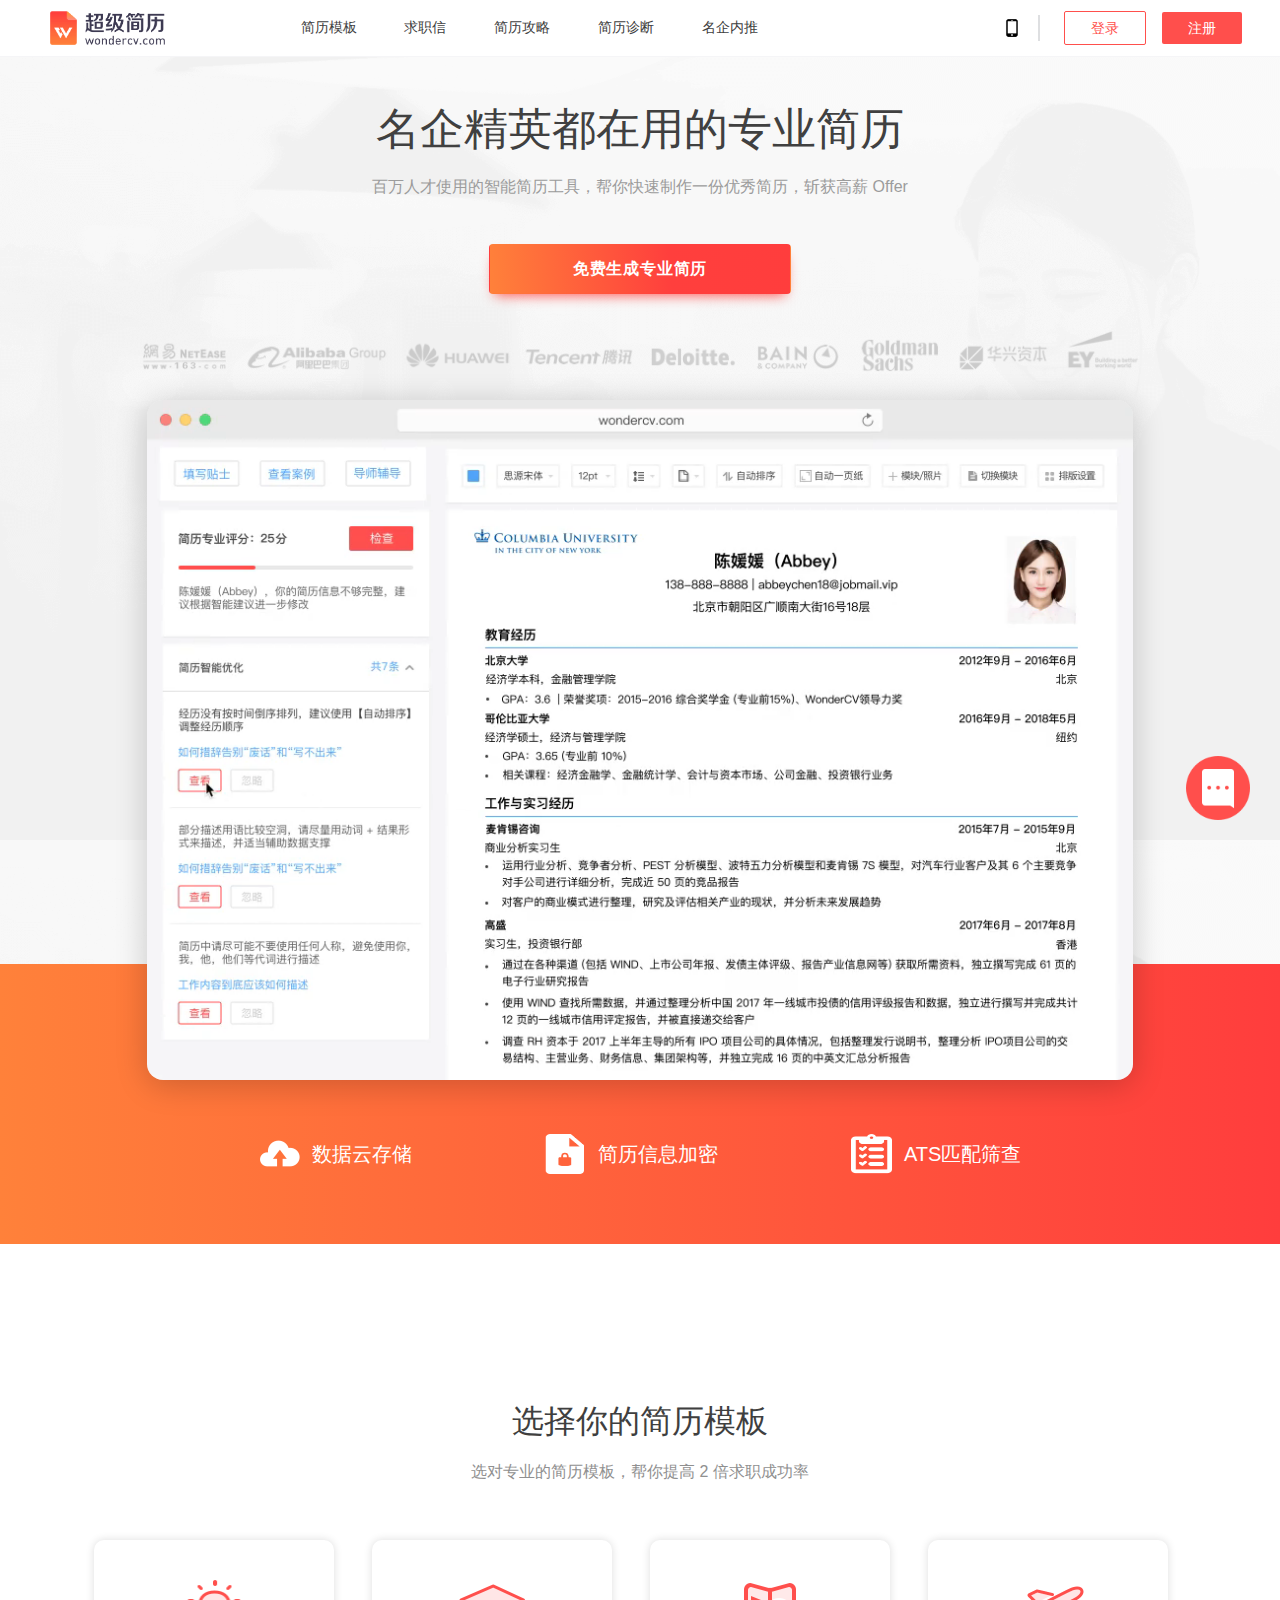
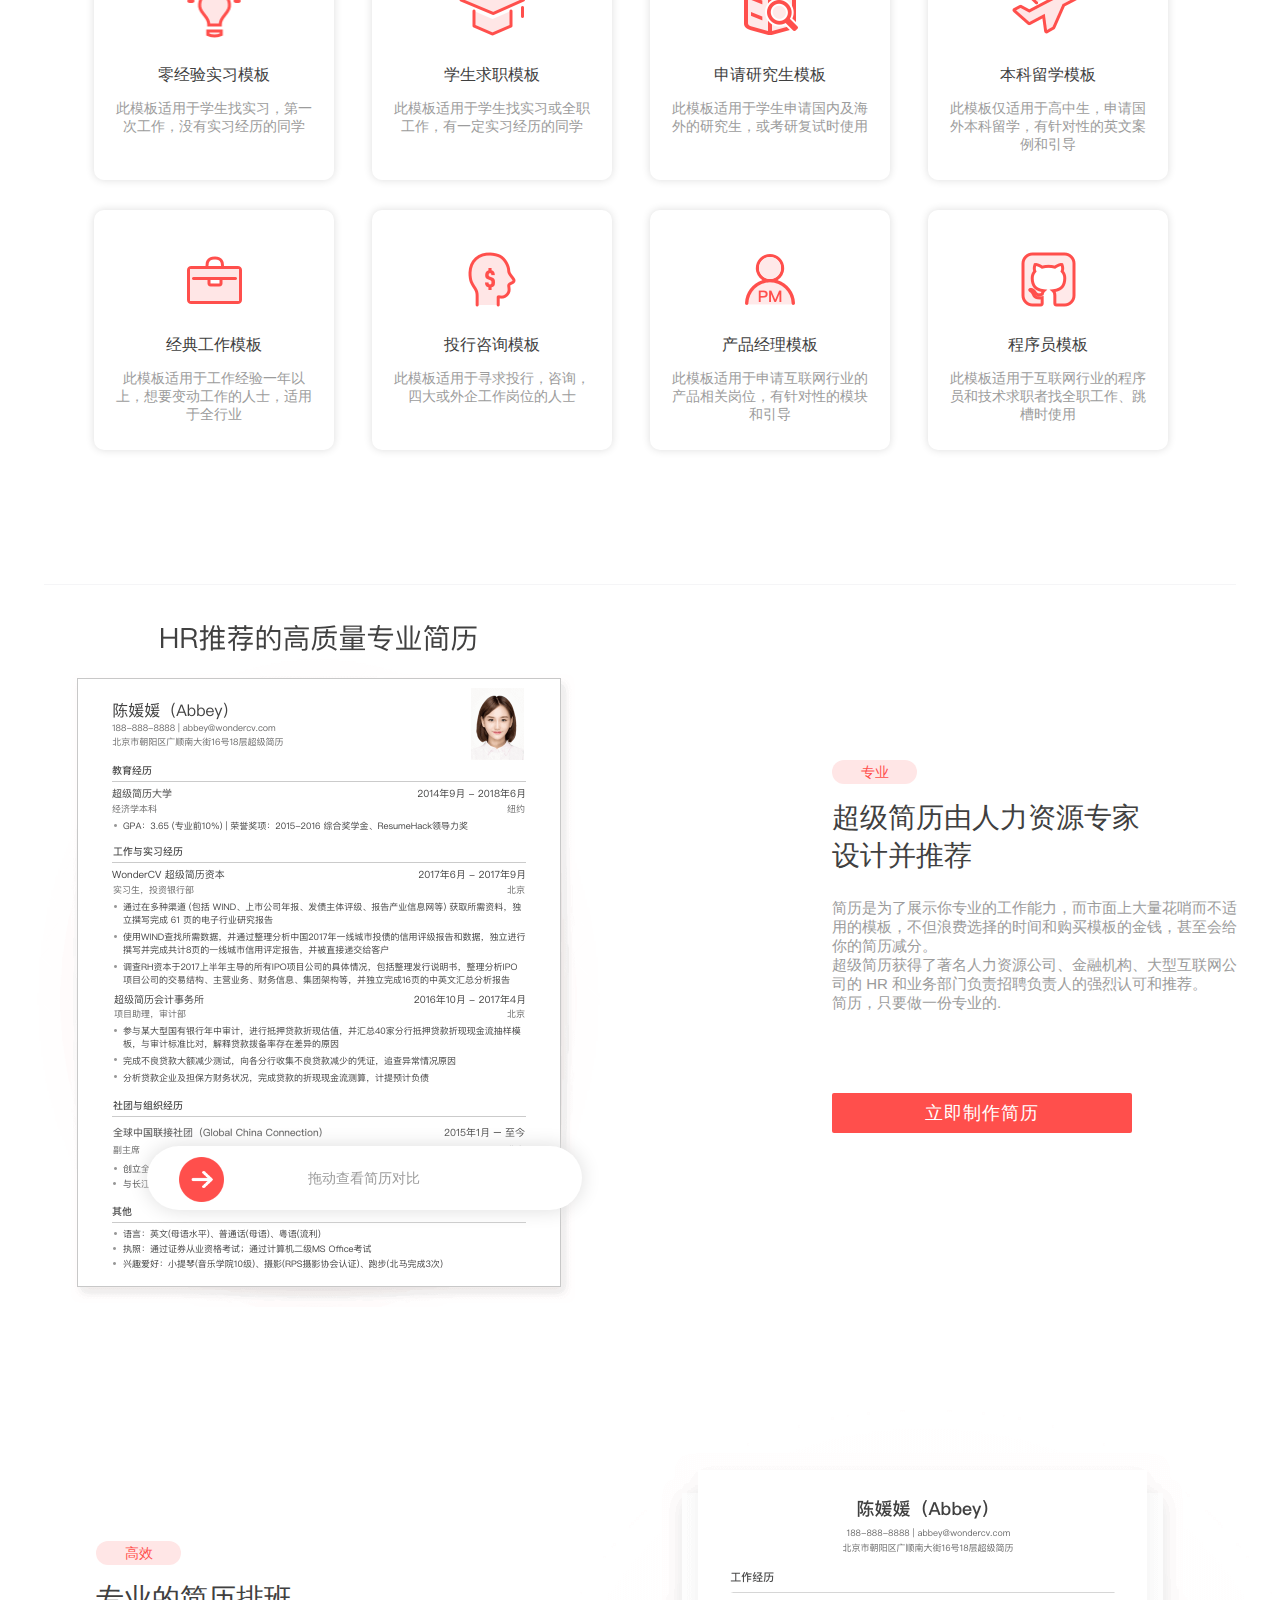
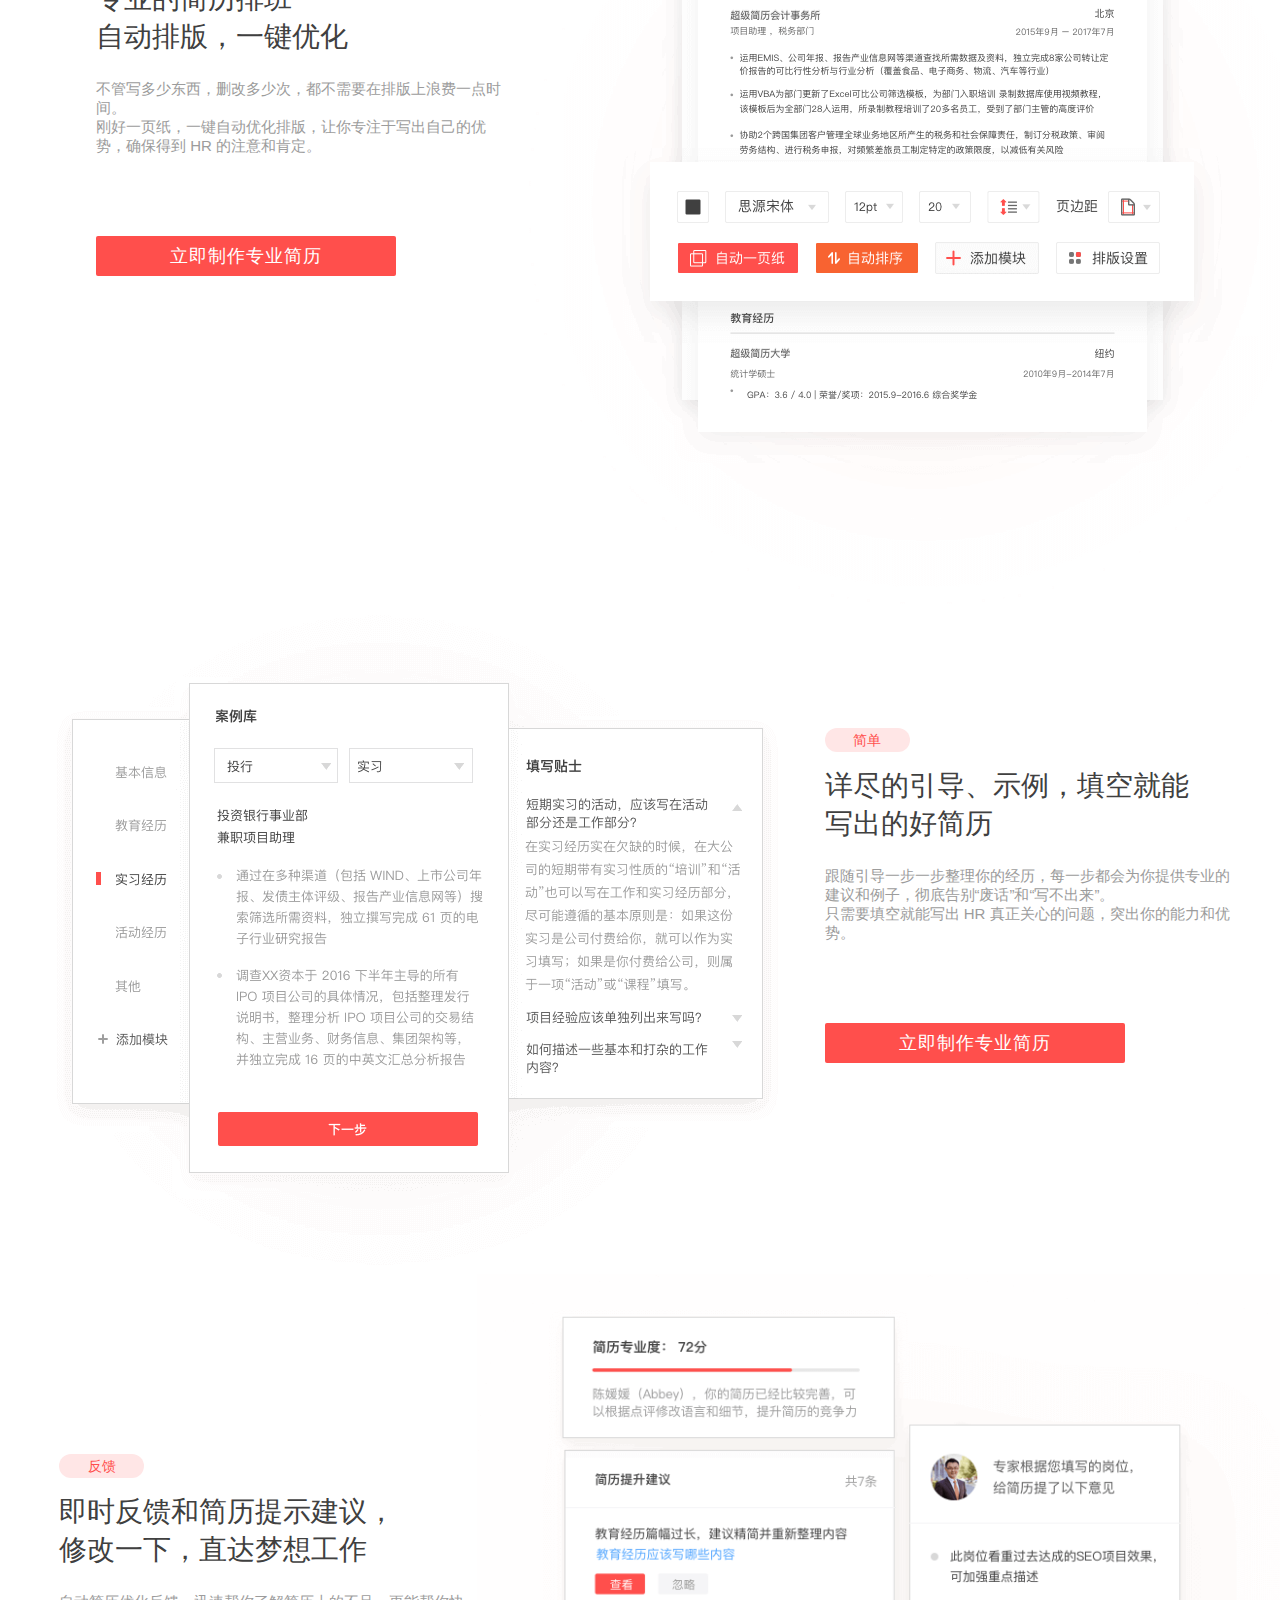
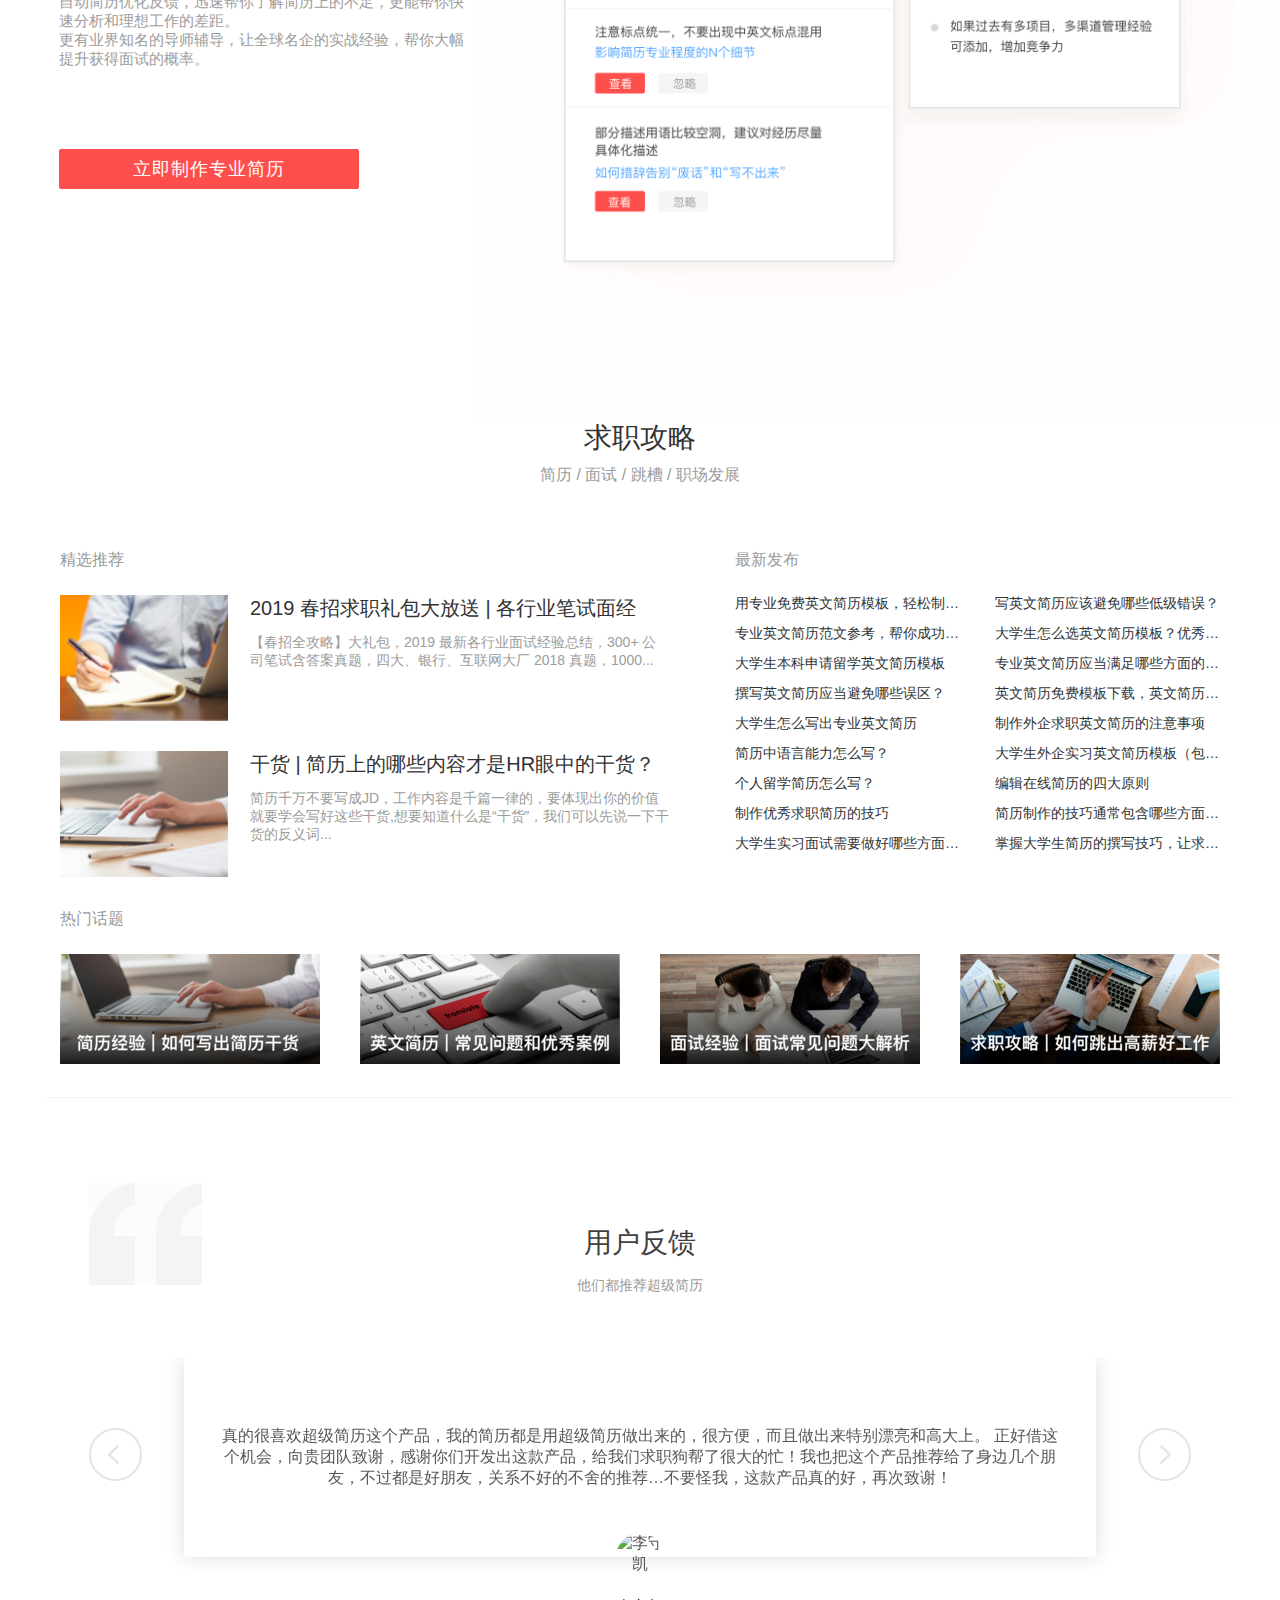
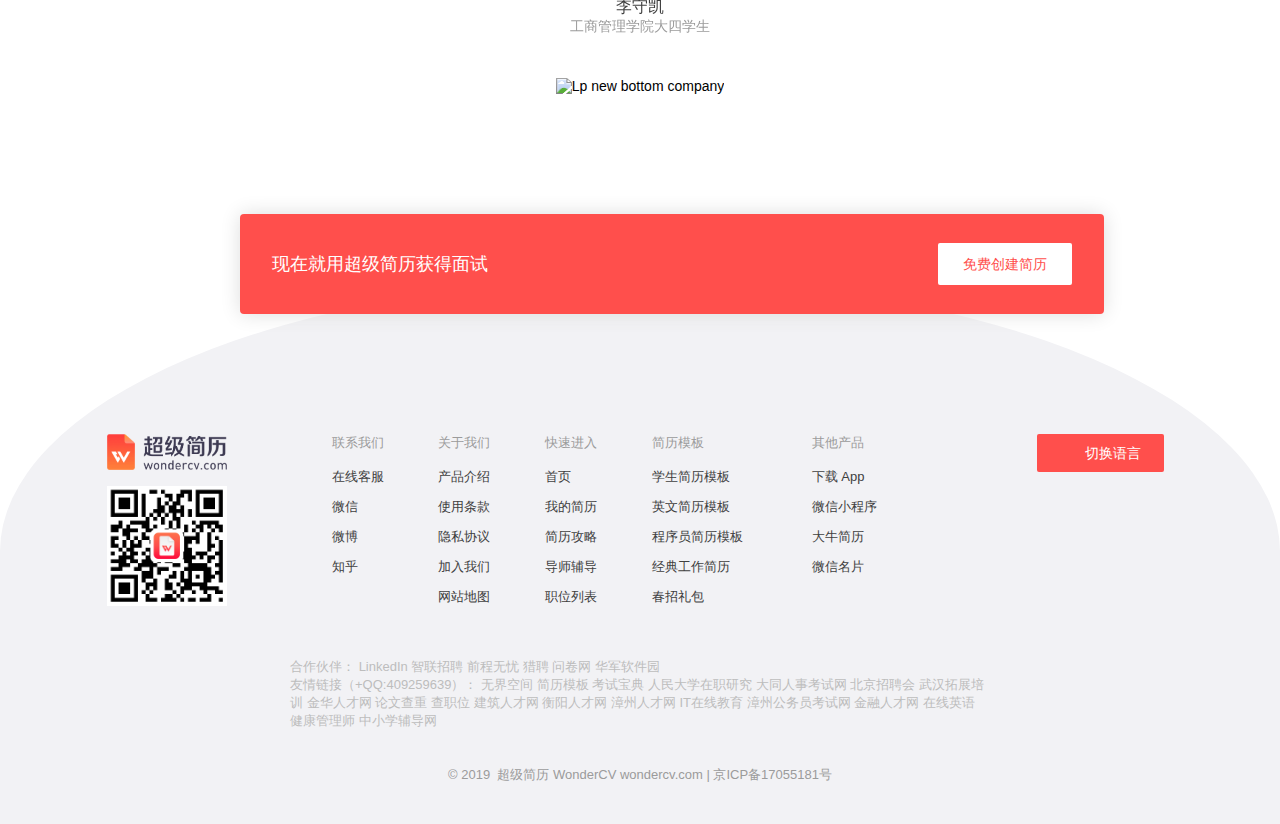
==== index.html @ be773552 "update" ====
<!doctype html>
<html lang="en">
<head>
    <meta charset="UTF-8">
    <meta name="viewport"
          content="width=device-width, user-scalable=no, initial-scale=1.0, maximum-scale=1.0, minimum-scale=1.0">
    <meta http-equiv="X-UA-Compatible" content="ie=edge">
    <link rel="shortcut icon " type="images/x-icon" href="./img/logo-s.png">
    <link rel="stylesheet" href="./layui/css/layui.css">
    <link rel="stylesheet" href="./css/index.css">
    <script src="./lib/jquery-3.3.1.js"></script>
    <script src="./layui/layui.all.js"></script>
    <title>超级简历 - HR专家推荐的智能简历工具-英文简历模板-专业求职简历模板-免费下载</title>
</head>
<body>
<header>
    <!--导航栏-->
    <div class="header">

            <div class="header-con align-items-cente justify-content-between d-flex">
                <div class="header-logo header-left" style="margin-left: 1%;">
                    <a href="./index.html" style="display: inline-block; vertical-align: middle;">
                        <img width="115" class="logo" style="margin-left: 0;" src="./img/download.png"
                             alt="超级简历WonderCV LOGO">
                    </a>
                </div>

                <div class="header-nav layui-hide-xs">
                    <ul class="d-flex">
                        <li class="d-flex align-items-cente"><a href="./简历模板兰田/templates.html">简历模板</a></li>
                        <li class="d-flex align-items-cente"><a href="./求职信苏茜蔓/WonderCV.html">求职信</a></li>
                        <li class="d-flex align-items-cente"><a href="./简历攻略刘博/index.html">简历攻略</a></li>
                        <li class="d-flex align-items-cente"><a href="./简历诊断渠颖超/index.html">简历诊断</a></li>
                        <li class="d-flex align-items-cente"><a href="./名企内推赵世冲/index.html">名企内推</a></li>
                    </ul>
                </div>

                <div class="header-right d-flex align-items-cente justify-content-between">
                    <div class="header-dropdown tog-lang">
                        <a href="" class="dropdown-tog">
                            <i class="fa fa-globe">
                            </i>
                        </a>
                    </div>
                    <div class="app-icon d-flex align-items-cente header-dropdown">
                        <img src="./img/download1.png" alt="" width="20px" height="20px">
                    </div>
                    <div class="divide">
                    </div>
                    <div class="dev-link">
                        <a class="button-md btn-theme-reverse" href="">登录</a>
                        <a class="button-md btn-theme layui-hide-xs" href="">注册</a>
                    </div>
                </div>
            </div>

    </div>
</header>
<!--主体部分-->
<div class="main">
    <div class="banner">
        <h1 class="slogan">
            名企精英都在用的专业简历
        </h1>
        <div class="slogan_sub hidden-xs">
            百万人才使用的智能简历工具，帮你快速制作一份优秀简历，斩获高薪 Offer
        </div>
        <div class="create-resume">
            <a class="btn create-resume-btn" href="javascript:;">
                免费生成专业简历
            </a>
        </div>
        <div class="partners hidden-xs">
            <img src="./img/039BPD7aYSyNRLKAAAAAElFTkSuQmCC.png" alt="ZD" class="lp-to-cvs"
                 style="width: 1000px; margin-top: 35px">

        </div>
    </div>
    <video src="./img/super.mp4" class="example lp-to-cvs" id="lp-video" autoplay muted loop poster width="986px"
           preload="auto"
           playsinline="playsinline" webkit-playsinline="true" autostart="0">
        <source src="./img/super.mp4" type="video/mp4"/>
        您的浏览器不支持播放视频，建议您使用chrom浏览器进行访问。
    </video>
    <div class="pannel">

        <div class="new-featrue hidden-xs">
            <ul>
                <li class="lp-to-cvs">
                    <div class="featrue-img">
                        <img src="./img/QE1aRu9ZteBHwAAAABJRU5ErkJggg==.png" alt="Data storage" width="41px"
                             height="40px">
                    </div>
                    <div class="featrue-tit">数据云存储</div>
                </li>
                <li class="lp-to-cvs">
                    <div class="featrue-img">
                        <img src="./img/download6.png" alt="Data storage" width="41px" height="40px">
                    </div>
                    <div class="featrue-tit">简历信息加密</div>
                </li>
                <li class="lp-to-cvs">
                    <div class="featrue-img">
                        <img src="./img/download7.png" alt="Data storage" width="41px" height="40px">
                    </div>
                    <div class="featrue-tit">ATS匹配筛查</div>
                </li>
            </ul>

        </div>
        <div class="pannel-top">
            <input type="hidden" name="is_mobile" value="">
            <div class="resume-tpl-with-mask">
                <div class="mask hide"></div>
                <div class="resume-tpl">
                    <div class="resume-tit">选择你的简历模板</div>
                    <div class="resume-slogan">选对专业的简历模板，帮你提高 2 倍求职成功率</div>
                    <div class="resume-type">
                        <ul class="row template-list">
                            <li class="d-inline-flex align-items-center justify-content-center">
                                <div class="tpl-content">
                                    <div class="template-content flex-column align-items-center">
<span class="template-img text-center">
    <img src="./img/download8.png" alt="零经验实习模板">
</span>
                                        <span class="template-title text-center">

          零经验实习模板

    </span>
                                        <span class="template-desc text-center">

          此模板适用于学生找实习，第一次工作，没有实习经历的同学

                                        </span>
                                    </div>
                                </div>
                            </li>
                            <li class="d-inline-flex align-items-center justify-content-center">
                                <div class="tpl-content">
                                    <div class="template-content flex-column align-items-center">
<span class="template-img text-center">
    <img src="./img/download9.png" alt="零经验实习模板">
</span>
                                        <span class="template-title text-center">

          学生求职模板

    </span>
                                        <span class="template-desc text-center">

          此模板适用于学生找实习或全职工作，有一定实习经历的同学
                                        </span>
                                    </div>
                                </div>
                            </li>
                            <li class="d-inline-flex align-items-center justify-content-center">
                                <div class="tpl-content">
                                    <div class="template-content flex-column align-items-center">
<span class="template-img text-center">
    <img src="./img/10.png" alt="零经验实习模板">
</span>
                                        <span class="template-title text-center">
          申请研究生模板
    </span>
                                        <span class="template-desc text-center">
          此模板适用于学生申请国内及海外的研究生，或考研复试时使用
                                        </span>
                                    </div>
                                </div>
                            </li>
                            <li class="d-inline-flex align-items-center justify-content-center">
                                <div class="tpl-content">
                                    <div class="template-content flex-column align-items-center">
<span class="template-img text-center">
    <img src="./img/11.png" alt="零经验实习模板">
</span>
                                        <span class="template-title text-center">


          本科留学模板


    </span>
                                        <span class="template-desc text-center">


          此模板仅适用于高中生，申请国外本科留学，有针对性的英文案例和引导


                                        </span>
                                    </div>
                                </div>
                            </li>
                            <li class="d-inline-flex align-items-center justify-content-center">
                                <div class="tpl-content">
                                    <div class="template-content flex-column align-items-center">
<span class="template-img text-center">
    <img src="./img/12.png" alt="零经验实习模板">
</span>
                                        <span class="template-title text-center">


          经典工作模板


    </span>
                                        <span class="template-desc text-center">


          此模板适用于工作经验一年以上，想要变动工作的人士，适用于全行业


                                        </span>
                                    </div>
                                </div>
                            </li>
                            <li class="d-inline-flex align-items-center justify-content-center">
                                <div class="tpl-content">
                                    <div class="template-content flex-column align-items-center">
<span class="template-img text-center">
    <img src="./img/13.png" alt="零经验实习模板">
</span>
                                        <span class="template-title text-center">


          投行咨询模板


    </span>
                                        <span class="template-desc text-center">


          此模板适用于寻求投行，咨询，四大或外企工作岗位的人士

                                        </span>
                                    </div>
                                </div>
                            </li>
                            <li class="d-inline-flex align-items-center justify-content-center">
                                <div class="tpl-content">
                                    <div class="template-content flex-column align-items-center">
<span class="template-img text-center">
    <img src="./img/14.png" alt="零经验实习模板">
</span>
                                        <span class="template-title text-center">


          产品经理模板


    </span>
                                        <span class="template-desc text-center">
                此模板适用于申请互联网行业的产品相关岗位，有针对性的模块和引导

                                        </span>
                                    </div>
                                </div>
                            </li>
                            <li class="d-inline-flex align-items-center justify-content-center">
                                <div class="tpl-content">
                                    <div class="template-content flex-column align-items-center">
<span class="template-img text-center">
    <img src="./img/15.png" alt="零经验实习模板">
</span>
                                        <span class="template-title text-center">


          程序员模板


    </span>
                                        <span class="template-desc text-center">


          此模板适用于互联网行业的程序员和技术求职者找全职工作、跳槽时使用


                                        </span>
                                    </div>
                                </div>
                            </li>

                        </ul>

                    </div>

                </div>
            </div>

        </div>
        <div class="divide-line"></div>
        <div class="pannel-content">
            <div class="pannel-content-profession">
                <div class="profession-img">
                    <div class="profession-img-view">
                        <div class="view-container">
                            <div class="pic1">
                                <img src="./img/16.png" alt="简历对比图">
                            </div>
                            <!--<div class="pc2">-->
                            <!--<img src="./img/QAq7LOY+NlBlXbMoLIpEH+sc87AgF3MbMwZaWYckiyh9GcltbFEZ6YzB7+7CVGbttCr2HfWurwBcY1YB6ZndEjG4yHYUWn+4tuJI3llFjM4i2dyGC629d7zUifHDUxvxC9LJMfwTx3h6tGa8hoG8RBGkwaklhBB6GSGEEEJIH3wBWvgQMJFX+oIAAAAASUVORK5CYII=.png"-->
                            <!--alt="简历对比图（坏）">-->
                            <!--</div>-->
                        </div>
                        <div class="slider hidden-xs">
                            <div class="track">
                                拖动查看简历对比
                                <div id="slider-btn" class="btn" style="left: -0.375px;top: 0px;"></div>
                            </div>
                        </div>
                    </div>
                </div>
                <div class="pannel-content-desc">
                    <div class="desc-label">专业</div>
                    <div class="desc-tit">
                        超级简历由人力资源专家
                        <br>
                        设计并推荐
                    </div>
                    <div class="desc-content">
                        <p>简历是为了展示你专业的工作能力，而市面上大量花哨而不适用的模板，不但浪费选择的时间和购买模板的金钱，甚至会给你的简历减分。</p>
                        <p>超级简历获得了著名人力资源公司、金融机构、大型互联网公司的 HR 和业务部门负责招聘负责人的强烈认可和推荐。</p>
                        <p>简历，只要做一份专业的.</p>
                    </div>
                    <div class="d-flex justify-content-start hidden-xs" style="margin-top: 80px">
                        <a href="javascript:;" class="button-lg btn-theme button-big create-resume-btn">立即制作简历</a>
                    </div>
                </div>
            </div>
            <div class="pannel-content-efficient" style="margin-top: 100px;">
                <div class="pannel-content-desc">
                    <div class="desc-label">高效</div>
                    <div class="desc-tit">
                        专业的简历排班
                        <br>
                        自动排版，一键优化
                    </div>
                    <div class="desc-content">
                        <p>不管写多少东西，删改多少次，都不需要在排版上浪费一点时间。</p>
                        <p>刚好一页纸，一键自动优化排版，让你专注于写出自己的优势，确保得到 HR 的注意和肯定。</p>
                    </div>
                    <div class="d-flex justify-content-start hidden-xs" style="margin-top: 80px">
                        <a href="javascript:;" class="button-lg btn-theme button-big create-resume-btn">立即制作专业简历</a>
                    </div>
                </div>
                <div class="pannel-content-img">
                    <img width="794" src="./img/17.png" alt="高效简历配图">
                </div>
            </div>
            <div class="pannel-content-sample">
                <div class="pannel-content-img">
                    <img width="739" src="./img/18.png" alt="简单简历配图">
                </div>
                <div class="pannel-content-desc">
                    <div class="desc-label">简单</div>
                    <div class="desc-tit">
                        详尽的引导、示例，填空就能<br>写出的好简历
                    </div>
                    <div class="desc-content">
                        <p>跟随引导一步一步整理你的经历，每一步都会为你提供专业的建议和例子，彻底告别“废话”和“写不出来”。</p>
                        <p>只需要填空就能写出 HR 真正关心的问题，突出你的能力和优势。</p>
                    </div>
                    <div class="d-flex justify-content-start hidden-xs" style="margin-top: 80px">
                        <a class="button-lg btn-theme button-big create-resume-btn" href="javascript:;">立即制作专业简历</a>
                    </div>
                </div>
            </div>
            <div class="pannel-content-feedback">
                <div class="pannel-content-desc">
                    <div class="desc-label">反馈</div>
                    <div class="desc-tit">
                        即时反馈和简历提示建议，<br>修改一下，直达梦想工作
                    </div>
                    <div class="desc-content">
                        <p>自动简历优化反馈，迅速帮你了解简历上的不足，更能帮你快速分析和理想工作的差距。</p>
                        <p>更有业界知名的导师辅导，让全球名企的实战经验，帮你大幅提升获得面试的概率。</p>
                    </div>
                    <div class="d-flex justify-content-start hidden-xs" style="margin-top: 80px">
                        <a class="button-lg btn-theme button-big create-resume-btn" href="javascript:;">立即制作专业简历</a>
                    </div>
                </div>
                <div class="pannel-content-img">
                    <img width="883" alt="反馈简历配图" src="./img/19.png">
                </div>
            </div>
        </div>
        <div class="blog-container">
            <a href="" class="title">
                求职攻略
                <div class="subtitle">简历 / 面试 / 跳槽 / 职场发展</div>
            </a>
            <div class="top-part hidden-xs">
                <div class="hot-blog">
                    <a class="title-label" href="#">精选推荐</a>
                    <a class="blog-item" href="#">
                        <img alt="超级简历WonderCV" src="./img/20.png">

                        <div class="desc">
                            <div class="item-text-title">2019 春招求职礼包大放送 | 各行业笔试面经</div>
                            <div class="item-text-desc">
                                【春招全攻略】大礼包，2019 最新各行业面试经验总结，300+ 公司笔试含答案真题，四大、银行、互联网大厂 2018 真题，1000...
                            </div>
                        </div>
                    </a> <a class="blog-item" href="#">
                    <img alt="超级简历WonderCV" src="./img/22.jpg">

                    <div class="desc">
                        <div class="item-text-title">干货 | 简历上的哪些内容才是HR眼中的干货？</div>
                        <div class="item-text-desc">
                            简历千万不要写成JD，工作内容是千篇一律的，要体现出你的价值就要学会写好这些干货,想要知道什么是“干货”，我们可以先说一下干货的反义词...
                        </div>
                    </div>
                </a></div>
                <div class="new-blog">
                    <a class="title-label" href="#">最新发布</a>
                    <div class="new-container">
                        <a class="title-item" href="#">用专业免费英文简历模板，轻松制作优秀英文简历</a>
                        <a class="title-item" href="#">写英文简历应该避免哪些低级错误？</a>
                        <a class="title-item" href="#">专业英文简历范文参考，帮你成功入职500强外企</a>
                        <a class="title-item" href="#">大学生怎么选英文简历模板？优秀英文简历范文参考</a>
                        <a class="title-item" href="#">大学生本科申请留学英文简历模板</a>
                        <a class="title-item" href="#">专业英文简历应当满足哪些方面的要求？</a>
                        <a class="title-item" href="#">撰写英文简历应当避免哪些误区？</a>
                        <a class="title-item" href="#">英文简历免费模板下载，英文简历范文举例</a>
                        <a class="title-item" href="#">大学生怎么写出专业英文简历</a>
                        <a class="title-item" href="#">制作外企求职英文简历的注意事项</a>
                        <a class="title-item" href="#">简历中语言能力怎么写？</a>
                        <a class="title-item" href="#">大学生外企实习英文简历模板（包含校园经历模块）</a>
                        <a class="title-item" href="#">个人留学简历怎么写？</a>
                        <a class="title-item" href="#">编辑在线简历的四大原则</a>
                        <a class="title-item" href="#">制作优秀求职简历的技巧</a>
                        <a class="title-item" href="#">简历制作的技巧通常包含哪些方面的内容？</a>
                        <a class="title-item" href="#">大学生实习面试需要做好哪些方面的准备工作？</a>
                        <a class="title-item" href="#">掌握大学生简历的撰写技巧，让求职更加简单！</a>
                    </div>
                </div>
            </div>
            <div class="blog-tag-container hidden-xs">
                <a class="title-label" href="#">热门话题</a>
                <div class="tag-container">
                    <a class="tag-item" href="#">
                        <img alt="超级简历WonderCV" src="./img/23.png">
                    </a> <a class="tag-item" href="#">
                    <img alt="超级简历WonderCV" src="./img/24.png">
                </a> <a class="tag-item" href="#">
                    <img alt="超级简历WonderCV" src="./img/25.png">
                </a> <a class="tag-item" href="#">
                    <img alt="超级简历WonderCV" src="./img/qiuzhi.png">
                </a></div>
            </div>
        </div>
        <div class="divide-line"></div>
        <div class="pannel-bottom">
            <div class="header-img"></div>
            <div class="pannel-bottom-title">
                用户反馈
            </div>
            <div class="pannel-bottom-slogan">
                他们都推荐超级简历
            </div>
            <div class="pannel-bottom-swiper">
                <div class="swiper-btn-left hidden-xs hidden-sm">
                    <a href="#" id="swiper-btn-left">
                        <img alt="左箭头"
                             src="./img/Dt9LsXTbUAIZ6w1DbGOoohWbjiOWabVsflgolPX1oqkU1de9v0n2Daoh6mwoAAAAASUVORK5CYII=.png">
                    </a>
                </div>
                <div class="swiper-content">
                    <div id="feedback-swiper" class="swiper-container swiper-container-horizontal">
                        <div class="swiper-wrapper"
                             style="transform: translate3d(-2988px, 0px, 0px); transition-duration: 0ms;">
                            <div class="swiper-slide swiper-slide-duplicate" data-swiper-slide-index="3"
                                 style="width: 996px;">
                                <div class="slide-content">
                                    <div class="slide-img">
                                        通过WonderCV制作的简历让我拿到了第一个Offer，真的非常感谢！我之前是拿同学的简历模板，也曾在网上下载所谓的“漂亮模版”，在排版修改上反而又花了很多时间，而且不好意思的说，因为照搬模板给的经历更是给自己求职路上埋坑。
                                        用了超级简历我才知道怎么去总结和描写自己的经历，专业高级就更不用说了，完全不用在排版上再纠结真的是很感动，作为超级简历的铁杆粉，真诚的推荐给将要迈入职场的各位同学！
                                        <span class="slider-img-avatar">
									<img alt="黄涛" src="https://files.wondercv.com/%E9%BB%84%E6%B6%9B.png" width="48"
                                         height="48">
              </span>
                                    </div>
                                    <div class="slide-name">
                                        黄涛 Cydia
                                    </div>
                                    <div class="slide-desc">
                                        人民大学应届生
                                    </div>
                                </div>
                            </div>
                            <div class="swiper-slide" data-swiper-slide-index="0" style="width: 996px;">
                                <div class="slide-content">
                                    <div class="slide-img">
                                        作为一个专业猎头，我看的职位是比较高级的，但是拿到的简历也是五花八门各种样子的都有。为了能够更好的把他们展示给雇主单位，很多简历我都会和候选人详聊之后重新制作。
                                        一般我都是用国外的编辑器和Word按照我做好的习惯模板去制作，直到发现超级简历，比用自己做好的模板还要方便快捷，确实是我用过最好用的编辑器，希望超级简历能够开发能让我们更好管理简历的功能就更好了。
                                        <span class="slider-img-avatar">
									<img alt="刘萌萌" src="https://files.wondercv.com/%E5%88%98%E8%90%8C%E8%90%8C@2x.png"
                                         width="48" height="48">
              </span>
                                    </div>
                                    <div class="slide-name">
                                        刘萌萌
                                    </div>
                                    <div class="slide-desc">
                                        互联网公司猎头
                                    </div>
                                </div>
                            </div>
                            <div class="swiper-slide swiper-slide-prev" data-swiper-slide-index="1"
                                 style="width: 996px;">
                                <div class="slide-content">
                                    <div class="slide-img">
                                        我每年会看上千份简历，好的简历基本上一眼就能看出来。大多数求职者即便失败了也不会意识到，从简历的样式和逻辑他就已经被刷下去了。说实话，10秒内看不到重点的简历就会让我很烦躁，尤其是一些各种图表、文字没有内容、简历过长等等信息展示不清楚的简历都不会再看第二眼。超级简历生成的简历非常清晰专业，让人眼前一亮，我希望我收到的每份简历都能是这个样子。
                                        <span class="slider-img-avatar">
									<img alt="张晓涵" src="https://files.wondercv.com/%E5%BC%A0%E6%99%93%E6%B6%B5.png"
                                         width="48" height="48">
              </span>
                                    </div>
                                    <div class="slide-name">
                                        张晓涵
                                    </div>
                                    <div class="slide-desc">
                                        基金人力资源招聘总监
                                    </div>
                                </div>
                            </div>
                            <div class="swiper-slide swiper-slide-active" data-swiper-slide-index="2"
                                 style="width: 996px;">
                                <div class="slide-content">
                                    <div class="slide-img">
                                        真的很喜欢超级简历这个产品，我的简历都是用超级简历做出来的，很方便，而且做出来特别漂亮和高大上。
                                        正好借这个机会，向贵团队致谢，感谢你们开发出这款产品，给我们求职狗帮了很大的忙！我也把这个产品推荐给了身边几个朋友，不过都是好朋友，关系不好的不舍的推荐…不要怪我，这款产品真的好，再次致谢！
                                        <span class="slider-img-avatar">
									<img alt="李守凯" src="https://files.wondercv.com/%E6%9D%8E%E5%AE%88%E5%87%AF@2x.png"
                                         width="48" height="48">
              </span>
                                    </div>
                                    <div class="slide-name">
                                        李守凯
                                    </div>
                                    <div class="slide-desc">
                                        工商管理学院大四学生
                                    </div>
                                </div>
                            </div>
                            <div class="swiper-slide swiper-slide-next" data-swiper-slide-index="3"
                                 style="width: 996px;">
                                <div class="slide-content">
                                    <div class="slide-img">
                                        通过WonderCV制作的简历让我拿到了第一个Offer，真的非常感谢！我之前是拿同学的简历模板，也曾在网上下载所谓的“漂亮模版”，在排版修改上反而又花了很多时间，而且不好意思的说，因为照搬模板给的经历更是给自己求职路上埋坑。
                                        用了超级简历我才知道怎么去总结和描写自己的经历，专业高级就更不用说了，完全不用在排版上再纠结真的是很感动，作为超级简历的铁杆粉，真诚的推荐给将要迈入职场的各位同学！
                                        <span class="slider-img-avatar">
									<img alt="黄涛" src="https://files.wondercv.com/%E9%BB%84%E6%B6%9B.png" width="48"
                                         height="48">
              </span>
                                    </div>
                                    <div class="slide-name">
                                        黄涛 Cydia
                                    </div>
                                    <div class="slide-desc">
                                        人民大学应届生
                                    </div>
                                </div>
                            </div>
                            <div class="swiper-slide swiper-slide-duplicate" data-swiper-slide-index="0"
                                 style="width: 996px;">
                                <div class="slide-content">
                                    <div class="slide-img">
                                        作为一个专业猎头，我看的职位是比较高级的，但是拿到的简历也是五花八门各种样子的都有。为了能够更好的把他们展示给雇主单位，很多简历我都会和候选人详聊之后重新制作。
                                        一般我都是用国外的编辑器和Word按照我做好的习惯模板去制作，直到发现超级简历，比用自己做好的模板还要方便快捷，确实是我用过最好用的编辑器，希望超级简历能够开发能让我们更好管理简历的功能就更好了。
                                        <span class="slider-img-avatar">
									<img alt="刘萌萌" src="https://files.wondercv.com/%E5%88%98%E8%90%8C%E8%90%8C@2x.png"
                                         width="48" height="48">
              </span>
                                    </div>
                                    <div class="slide-name">
                                        刘萌萌
                                    </div>
                                    <div class="slide-desc">
                                        互联网公司猎头
                                    </div>
                                </div>
                            </div>
                        </div>
                        <div class="swiper-pagination swiper-pagination-bullets"><span
                                class="swiper-pagination-bullet"></span><span
                                class="swiper-pagination-bullet"></span><span
                                class="swiper-pagination-bullet swiper-pagination-bullet-active"></span><span
                                class="swiper-pagination-bullet"></span></div>
                    </div>
                </div>
                <div class="swiper-btn-right  hidden-xs hidden-sm">
                    <a href="###" id="swiper-btn-right">
                        <img alt="右箭头"
                             src="./img/hu82z0M55w9WOD9K4bx8vlwEj9PmSz7Lb48P02f5qnsjCQ3lHUXmSmUfqu1exT2vdlMU75firVS7y4oaQFFvKGobRR2VotkS+Lxm29aHhVwhmz5U1aIZde9vHYOJX7UmeKUAAAAASUVORK5CYII=.png">
                    </a>
                </div>
            </div>

            <div class="pannel-bottom-company hidden-xs">
                <img style="width: 100%;" src="https://files.wondercv.com/lp_new_bottom_company.png"
                     alt="Lp new bottom company">
            </div>


        </div>
    </div>
    <div class="fast-entrance hidden-xs">
        现在就用超级简历获得面试<a class="fast-entrance-btn" href="/zh-CN/signin?type=reg">免费创建简历</a>
    </div>
</div>

<!--主体部分-->
<!--底部-->
<footer>
    <div class="footer hidden-xs" id="wel-footer">
        <div class="footer-content row">
            <div class="layui-row">
                <div class="footer-logo layui-col-md2 layui-hide-xs layui-col-md-offset1">
                    <img width="120"
                         src="./img/J+smz4sRT+gE+3WvYdXTiL3rqEfEN2yOvJYtCx9u7VWLLQsTTKxLKuyR0emW6sXWq6JKmA1hb9WaYHZsYWlAc1a5pRotOr1ViVtz1uWSxTRy0LpqIV6rVGSFjMPE01H0KBDI6W7af0b0eX84SY4nL8AAAAASUVORK5CYII=.png"
                         alt="超级简历WonderCV_LOGO">
                    <br>
                    <br>
                    <img src="./img/download3.png" alt="超级简历公众号二维码" width="120" height="120">
                </div>
                <div class="footer-link layui-col-md6 row layui-col-xs12">
                    <div class="footer-about layui-col-md2">
                        <ul>
                            <li><a href="#">联系我们</a></li>
                            <li><a class="#" href="#">在线客服</a></li>
                            <li><a id="wechat-share" href="#" data-original-title="" title="">微信</a></li>
                            <li><a target="_blank" rel="nofollow" href="#">微博</a></li>
                            <li><a target="_blank" rel="nofollow" href="#">知乎</a></li>
                        </ul>
                    </div>
                    <div class="footer-about layui-col-md2">
                        <ul>
                            <li><a href="#">关于我们</a></li>
                            <li><a href="#">产品介绍</a></li>
                            <li><a rel="nofollow" href="#">使用条款</a></li>
                            <li><a rel="nofollow" href="#">隐私协议</a></li>
                            <li><a href="#">加入我们</a></li>
                            <li><a target="_blank" href="#">网站地图</a></li>
                        </ul>
                    </div>
                    <div class="footer-about layui-col-md2 layui-hide-xs">
                        <ul>
                            <li><a href="#">快速进入</a></li>
                            <li><a target="#">首页</a></li>
                            <li><a href="#">我的简历</a></li>
                            <li class=""><a href="#">简历攻略</a></li>
                            <li><a href="#">导师辅导</a></li>
                            <li class="">
                                <a target="_blank" href="#">职位列表</a>
                            </li>
                        </ul>
                    </div>
                    <div class="footer-about layui-col-md3 layui-hide-xs">
                        <ul>
                            <li><a href="#">简历模板</a></li>
                            <li><a href="#">学生简历模板</a></li>
                            <li><a href="#">英文简历模板</a></li>
                            <li><a href="#">程序员简历模板</a></li>
                            <li><a href="#">经典工作简历</a></li>
                            <li><a href="#">春招礼包</a></li>
                        </ul>
                    </div>
                    <div class="footer-about layui-col-md2 layui-hide-xs" style="padding-right: 0">
                        <ul>
                            <li><a href="#">其他产品</a></li>
                            <li><a id="footer-app" href="#" data-original-title="" title="">下载 App</a></li>
                            <li><a id="footer-wondercv" href="#" data-original-title="" title="">微信小程序</a></li>
                            <li><a id="footer-example-cv" href="#" data-original-title="" title="">大牛简历</a></li>
                            <li><a id="footer-name-card" href="#" data-original-title="" title="">微信名片</a></li>
                        </ul>
                    </div>
                </div>
                <div class="footer-change-language layui-col-md2 layui-col-md-offset1 layui-hide-xs">
                    <div class="dropdown">
                        <a href="" class="buttom-md btn-theme dr">
                            <i class="fa fa-globe" style="padding-right: 10px">
                            </i>
                            切换语言
                        </a>
                        <div class="dro-menu">
                            <!--语言切换特效-->
                            <!--<span class="txt-center">-->
                            <!--中文-->
                            <!--</span>-->

                        </div>
                    </div>

                </div>
            </div>
        </div>
        <div class="footer-bottom">
            <div>
                合作伙伴：
                <a href="#" rel="nofollow" target="_blank">
                    LinkedIn
                </a>
                <a href="#" rel="nofollow" target="_blank">
                    智联招聘
                </a>
                <a href="#" rel="nofollow" target="_blank">
                    前程无忧
                </a>
                <a href="#" rel="nofollow" target="_blank">
                    猎聘
                </a>
                <a href="#" rel="" target="_blank">
                    问卷网
                </a>
                <a href="#" rel="" target="_blank">
                    华军软件园
                </a>
            </div>
            <div>
                友情链接（+QQ:409259639）：
                <a href="#" rel="nofollow" target="_blank">
                    无界空间
                </a>
                <a href="#" rel="" target="_blank">
                    简历模板
                </a>
                <a href="#" rel="" target="_blank">
                    考试宝典
                </a>
                <a href="#" rel="" target="_blank">
                    人民大学在职研究
                </a>
                <a href="#" rel="" target="_blank">
                    大同人事考试网
                </a>
                <a href="#" rel="" target="_blank">
                    北京招聘会
                </a>
                <a href="#" rel="" target="_blank">
                    武汉拓展培训
                </a>
                <a href="#" rel="" target="_blank">
                    金华人才网
                </a>
                <a href="#" rel="" target="_blank">
                    论文查重
                </a>
                <a href="#" rel="" target="_blank">
                    查职位
                </a>
                <a href="#" rel="" target="_blank">
                    建筑人才网
                </a>
                <a href="#" rel="" target="_blank">
                    衡阳人才网
                </a>
                <a href="#" rel="" target="_blank">
                    漳州人才网
                </a>
                <a href="#" rel="" target="_blank">
                    IT在线教育
                </a>
                <a href="#" rel="" target="_blank">
                    漳州公务员考试网
                </a>
                <a href="#" rel="" target="_blank">
                    金融人才网
                </a>
                <a href="#" rel="" target="_blank">
                    在线英语
                </a>
                <a href="#" rel="" target="_blank">
                    健康管理师
                </a>
                <a href="#" rel="" target="_blank">
                    中小学辅导网
                </a>
            </div>

        </div>
        <div class="copy-right">
            ©&nbsp;2019&nbsp;&nbsp;超级简历 WonderCV&nbsp;wondercv.com | 京ICP备17055181号
        </div>

    </div>

</footer>
<div class="udesk-btn">
    <a href=""
       style="display: block; position: fixed; box-sizing: border-box; font-size: 13px; color: rgb(255, 255, 255); text-align: center; cursor: pointer; text-decoration: none; z-index: 1000000000; right: 0px; bottom: 0px; width: 64px; height: 64px; margin-bottom: 80px; margin-right: 30px;">
        <img src="./img/31.png" style="max-width:200px;width: 64px;height: 64px;">
    </a>
</div>
</body>
</html>
---- layui/css/layui.css ----
/** layui-v2.4.5 MIT License By https://www.layui.com */
 .layui-inline,img{display:inline-block;vertical-align:middle}h1,h2,h3,h4,h5,h6{font-weight:400}.layui-edge,.layui-header,.layui-inline,.layui-main{position:relative}.layui-elip,.layui-form-checkbox span,.layui-form-pane .layui-form-label{text-overflow:ellipsis;white-space:nowrap}.layui-btn,.layui-edge,.layui-inline,img{vertical-align:middle}.layui-btn,.layui-disabled,.layui-icon,.layui-unselect{-webkit-user-select:none;-ms-user-select:none;-moz-user-select:none}blockquote,body,button,dd,div,dl,dt,form,h1,h2,h3,h4,h5,h6,input,li,ol,p,pre,td,textarea,th,ul{margin:0;padding:0;-webkit-tap-highlight-color:rgba(0,0,0,0)}a:active,a:hover{outline:0}img{border:none}li{list-style:none}table{border-collapse:collapse;border-spacing:0}h4,h5,h6{font-size:100%}button,input,optgroup,option,select,textarea{font-family:inherit;font-size:inherit;font-style:inherit;font-weight:inherit;outline:0}pre{white-space:pre-wrap;white-space:-moz-pre-wrap;white-space:-pre-wrap;white-space:-o-pre-wrap;word-wrap:break-word}body{line-height:24px;font:14px Helvetica Neue,Helvetica,PingFang SC,Tahoma,Arial,sans-serif}hr{height:1px;margin:10px 0;border:0;clear:both}a{color:#333;text-decoration:none}a:hover{color:#777}a cite{font-style:normal;*cursor:pointer}.layui-border-box,.layui-border-box *{box-sizing:border-box}.layui-box,.layui-box *{box-sizing:content-box}.layui-clear{clear:both;*zoom:1}.layui-clear:after{content:'\20';clear:both;*zoom:1;display:block;height:0}.layui-inline{*display:inline;*zoom:1}.layui-edge{display:inline-block;width:0;height:0;border-width:6px;border-style:dashed;border-color:transparent;overflow:hidden}.layui-edge-top{top:-4px;border-bottom-color:#999;border-bottom-style:solid}.layui-edge-right{border-left-color:#999;border-left-style:solid}.layui-edge-bottom{top:2px;border-top-color:#999;border-top-style:solid}.layui-edge-left{border-right-color:#999;border-right-style:solid}.layui-elip{overflow:hidden}.layui-disabled,.layui-disabled:hover{color:#d2d2d2!important;cursor:not-allowed!important}.layui-circle{border-radius:100%}.layui-show{display:block!important}.layui-hide{display:none!important}@font-face{font-family:layui-icon;src:url(../font/iconfont.eot?v=240);src:url(../font/iconfont.eot?v=240#iefix) format('embedded-opentype'),url(../font/iconfont.svg?v=240#iconfont) format('svg'),url(../font/iconfont.woff?v=240) format('woff'),url(../font/iconfont.ttf?v=240) format('truetype')}.layui-icon{font-family:layui-icon!important;font-size:16px;font-style:normal;-webkit-font-smoothing:antialiased;-moz-osx-font-smoothing:grayscale}.layui-icon-reply-fill:before{content:"\e611"}.layui-icon-set-fill:before{content:"\e614"}.layui-icon-menu-fill:before{content:"\e60f"}.layui-icon-search:before{content:"\e615"}.layui-icon-share:before{content:"\e641"}.layui-icon-set-sm:before{content:"\e620"}.layui-icon-engine:before{content:"\e628"}.layui-icon-close:before{content:"\1006"}.layui-icon-close-fill:before{content:"\1007"}.layui-icon-chart-screen:before{content:"\e629"}.layui-icon-star:before{content:"\e600"}.layui-icon-circle-dot:before{content:"\e617"}.layui-icon-chat:before{content:"\e606"}.layui-icon-release:before{content:"\e609"}.layui-icon-list:before{content:"\e60a"}.layui-icon-chart:before{content:"\e62c"}.layui-icon-ok-circle:before{content:"\1005"}.layui-icon-layim-theme:before{content:"\e61b"}.layui-icon-table:before{content:"\e62d"}.layui-icon-right:before{content:"\e602"}.layui-icon-left:before{content:"\e603"}.layui-icon-cart-simple:before{content:"\e698"}.layui-icon-face-cry:before{content:"\e69c"}.layui-icon-face-smile:before{content:"\e6af"}.layui-icon-survey:before{content:"\e6b2"}.layui-icon-tree:before{content:"\e62e"}.layui-icon-upload-circle:before{content:"\e62f"}.layui-icon-add-circle:before{content:"\e61f"}.layui-icon-download-circle:before{content:"\e601"}.layui-icon-templeate-1:before{content:"\e630"}.layui-icon-util:before{content:"\e631"}.layui-icon-face-surprised:before{content:"\e664"}.layui-icon-edit:before{content:"\e642"}.layui-icon-speaker:before{content:"\e645"}.layui-icon-down:before{content:"\e61a"}.layui-icon-file:before{content:"\e621"}.layui-icon-layouts:before{content:"\e632"}.layui-icon-rate-half:before{content:"\e6c9"}.layui-icon-add-circle-fine:before{content:"\e608"}.layui-icon-prev-circle:before{content:"\e633"}.layui-icon-read:before{content:"\e705"}.layui-icon-404:before{content:"\e61c"}.layui-icon-carousel:before{content:"\e634"}.layui-icon-help:before{content:"\e607"}.layui-icon-code-circle:before{content:"\e635"}.layui-icon-water:before{content:"\e636"}.layui-icon-username:before{content:"\e66f"}.layui-icon-find-fill:before{content:"\e670"}.layui-icon-about:before{content:"\e60b"}.layui-icon-location:before{content:"\e715"}.layui-icon-up:before{content:"\e619"}.layui-icon-pause:before{content:"\e651"}.layui-icon-date:before{content:"\e637"}.layui-icon-layim-uploadfile:before{content:"\e61d"}.layui-icon-delete:before{content:"\e640"}.layui-icon-play:before{content:"\e652"}.layui-icon-top:before{content:"\e604"}.layui-icon-friends:before{content:"\e612"}.layui-icon-refresh-3:before{content:"\e9aa"}.layui-icon-ok:before{content:"\e605"}.layui-icon-layer:before{content:"\e638"}.layui-icon-face-smile-fine:before{content:"\e60c"}.layui-icon-dollar:before{content:"\e659"}.layui-icon-group:before{content:"\e613"}.layui-icon-layim-download:before{content:"\e61e"}.layui-icon-picture-fine:before{content:"\e60d"}.layui-icon-link:before{content:"\e64c"}.layui-icon-diamond:before{content:"\e735"}.layui-icon-log:before{content:"\e60e"}.layui-icon-rate-solid:before{content:"\e67a"}.layui-icon-fonts-del:before{content:"\e64f"}.layui-icon-unlink:before{content:"\e64d"}.layui-icon-fonts-clear:before{content:"\e639"}.layui-icon-triangle-r:before{content:"\e623"}.layui-icon-circle:before{content:"\e63f"}.layui-icon-radio:before{content:"\e643"}.layui-icon-align-center:before{content:"\e647"}.layui-icon-align-right:before{content:"\e648"}.layui-icon-align-left:before{content:"\e649"}.layui-icon-loading-1:before{content:"\e63e"}.layui-icon-return:before{content:"\e65c"}.layui-icon-fonts-strong:before{content:"\e62b"}.layui-icon-upload:before{content:"\e67c"}.layui-icon-dialogue:before{content:"\e63a"}.layui-icon-video:before{content:"\e6ed"}.layui-icon-headset:before{content:"\e6fc"}.layui-icon-cellphone-fine:before{content:"\e63b"}.layui-icon-add-1:before{content:"\e654"}.layui-icon-face-smile-b:before{content:"\e650"}.layui-icon-fonts-html:before{content:"\e64b"}.layui-icon-form:before{content:"\e63c"}.layui-icon-cart:before{content:"\e657"}.layui-icon-camera-fill:before{content:"\e65d"}.layui-icon-tabs:before{content:"\e62a"}.layui-icon-fonts-code:before{content:"\e64e"}.layui-icon-fire:before{content:"\e756"}.layui-icon-set:before{content:"\e716"}.layui-icon-fonts-u:before{content:"\e646"}.layui-icon-triangle-d:before{content:"\e625"}.layui-icon-tips:before{content:"\e702"}.layui-icon-picture:before{content:"\e64a"}.layui-icon-more-vertical:before{content:"\e671"}.layui-icon-flag:before{content:"\e66c"}.layui-icon-loading:before{content:"\e63d"}.layui-icon-fonts-i:before{content:"\e644"}.layui-icon-refresh-1:before{content:"\e666"}.layui-icon-rmb:before{content:"\e65e"}.layui-icon-home:before{content:"\e68e"}.layui-icon-user:before{content:"\e770"}.layui-icon-notice:before{content:"\e667"}.layui-icon-login-weibo:before{content:"\e675"}.layui-icon-voice:before{content:"\e688"}.layui-icon-upload-drag:before{content:"\e681"}.layui-icon-login-qq:before{content:"\e676"}.layui-icon-snowflake:before{content:"\e6b1"}.layui-icon-file-b:before{content:"\e655"}.layui-icon-template:before{content:"\e663"}.layui-icon-auz:before{content:"\e672"}.layui-icon-console:before{content:"\e665"}.layui-icon-app:before{content:"\e653"}.layui-icon-prev:before{content:"\e65a"}.layui-icon-website:before{content:"\e7ae"}.layui-icon-next:before{content:"\e65b"}.layui-icon-component:before{content:"\e857"}.layui-icon-more:before{content:"\e65f"}.layui-icon-login-wechat:before{content:"\e677"}.layui-icon-shrink-right:before{content:"\e668"}.layui-icon-spread-left:before{content:"\e66b"}.layui-icon-camera:before{content:"\e660"}.layui-icon-note:before{content:"\e66e"}.layui-icon-refresh:before{content:"\e669"}.layui-icon-female:before{content:"\e661"}.layui-icon-male:before{content:"\e662"}.layui-icon-password:before{content:"\e673"}.layui-icon-senior:before{content:"\e674"}.layui-icon-theme:before{content:"\e66a"}.layui-icon-tread:before{content:"\e6c5"}.layui-icon-praise:before{content:"\e6c6"}.layui-icon-star-fill:before{content:"\e658"}.layui-icon-rate:before{content:"\e67b"}.layui-icon-template-1:before{content:"\e656"}.layui-icon-vercode:before{content:"\e679"}.layui-icon-cellphone:before{content:"\e678"}.layui-icon-screen-full:before{content:"\e622"}.layui-icon-screen-restore:before{content:"\e758"}.layui-icon-cols:before{content:"\e610"}.layui-icon-export:before{content:"\e67d"}.layui-icon-print:before{content:"\e66d"}.layui-icon-slider:before{content:"\e714"}.layui-main{width:1140px;margin:0 auto}.layui-header{z-index:1000;height:60px}.layui-header a:hover{transition:all .5s;-webkit-transition:all .5s}.layui-side{position:fixed;left:0;top:0;bottom:0;z-index:999;width:200px;overflow-x:hidden}.layui-side-scroll{position:relative;width:220px;height:100%;overflow-x:hidden}.layui-body{position:absolute;left:200px;right:0;top:0;bottom:0;z-index:998;width:auto;overflow:hidden;overflow-y:auto;box-sizing:border-box}.layui-layout-body{overflow:hidden}.layui-layout-admin .layui-header{background-color:#23262E}.layui-layout-admin .layui-side{top:60px;width:200px;overflow-x:hidden}.layui-layout-admin .layui-body{top:60px;bottom:44px}.layui-layout-admin .layui-main{width:auto;margin:0 15px}.layui-layout-admin .layui-footer{position:fixed;left:200px;right:0;bottom:0;height:44px;line-height:44px;padding:0 15px;background-color:#eee}.layui-layout-admin .layui-logo{position:absolute;left:0;top:0;width:200px;height:100%;line-height:60px;text-align:center;color:#009688;font-size:16px}.layui-layout-admin .layui-header .layui-nav{background:0 0}.layui-layout-left{position:absolute!important;left:200px;top:0}.layui-layout-right{position:absolute!important;right:0;top:0}.layui-container{position:relative;margin:0 auto;padding:0 15px;box-sizing:border-box}.layui-fluid{position:relative;margin:0 auto;padding:0 15px}.layui-row:after,.layui-row:before{content:'';display:block;clear:both}.layui-col-lg1,.layui-col-lg10,.layui-col-lg11,.layui-col-lg12,.layui-col-lg2,.layui-col-lg3,.layui-col-lg4,.layui-col-lg5,.layui-col-lg6,.layui-col-lg7,.layui-col-lg8,.layui-col-lg9,.layui-col-md1,.layui-col-md10,.layui-col-md11,.layui-col-md12,.layui-col-md2,.layui-col-md3,.layui-col-md4,.layui-col-md5,.layui-col-md6,.layui-col-md7,.layui-col-md8,.layui-col-md9,.layui-col-sm1,.layui-col-sm10,.layui-col-sm11,.layui-col-sm12,.layui-col-sm2,.layui-col-sm3,.layui-col-sm4,.layui-col-sm5,.layui-col-sm6,.layui-col-sm7,.layui-col-sm8,.layui-col-sm9,.layui-col-xs1,.layui-col-xs10,.layui-col-xs11,.layui-col-xs12,.layui-col-xs2,.layui-col-xs3,.layui-col-xs4,.layui-col-xs5,.layui-col-xs6,.layui-col-xs7,.layui-col-xs8,.layui-col-xs9{position:relative;display:block;box-sizing:border-box}.layui-col-xs1,.layui-col-xs10,.layui-col-xs11,.layui-col-xs12,.layui-col-xs2,.layui-col-xs3,.layui-col-xs4,.layui-col-xs5,.layui-col-xs6,.layui-col-xs7,.layui-col-xs8,.layui-col-xs9{float:left}.layui-col-xs1{width:8.33333333%}.layui-col-xs2{width:16.66666667%}.layui-col-xs3{width:25%}.layui-col-xs4{width:33.33333333%}.layui-col-xs5{width:41.66666667%}.layui-col-xs6{width:50%}.layui-col-xs7{width:58.33333333%}.layui-col-xs8{width:66.66666667%}.layui-col-xs9{width:75%}.layui-col-xs10{width:83.33333333%}.layui-col-xs11{width:91.66666667%}.layui-col-xs12{width:100%}.layui-col-xs-offset1{margin-left:8.33333333%}.layui-col-xs-offset2{margin-left:16.66666667%}.layui-col-xs-offset3{margin-left:25%}.layui-col-xs-offset4{margin-left:33.33333333%}.layui-col-xs-offset5{margin-left:41.66666667%}.layui-col-xs-offset6{margin-left:50%}.layui-col-xs-offset7{margin-left:58.33333333%}.layui-col-xs-offset8{margin-left:66.66666667%}.layui-col-xs-offset9{margin-left:75%}.layui-col-xs-offset10{margin-left:83.33333333%}.layui-col-xs-offset11{margin-left:91.66666667%}.layui-col-xs-offset12{margin-left:100%}@media screen and (max-width:768px){.layui-hide-xs{display:none!important}.layui-show-xs-block{display:block!important}.layui-show-xs-inline{display:inline!important}.layui-show-xs-inline-block{display:inline-block!important}}@media screen and (min-width:768px){.layui-container{width:750px}.layui-hide-sm{display:none!important}.layui-show-sm-block{display:block!important}.layui-show-sm-inline{display:inline!important}.layui-show-sm-inline-block{display:inline-block!important}.layui-col-sm1,.layui-col-sm10,.layui-col-sm11,.layui-col-sm12,.layui-col-sm2,.layui-col-sm3,.layui-col-sm4,.layui-col-sm5,.layui-col-sm6,.layui-col-sm7,.layui-col-sm8,.layui-col-sm9{float:left}.layui-col-sm1{width:8.33333333%}.layui-col-sm2{width:16.66666667%}.layui-col-sm3{width:25%}.layui-col-sm4{width:33.33333333%}.layui-col-sm5{width:41.66666667%}.layui-col-sm6{width:50%}.layui-col-sm7{width:58.33333333%}.layui-col-sm8{width:66.66666667%}.layui-col-sm9{width:75%}.layui-col-sm10{width:83.33333333%}.layui-col-sm11{width:91.66666667%}.layui-col-sm12{width:100%}.layui-col-sm-offset1{margin-left:8.33333333%}.layui-col-sm-offset2{margin-left:16.66666667%}.layui-col-sm-offset3{margin-left:25%}.layui-col-sm-offset4{margin-left:33.33333333%}.layui-col-sm-offset5{margin-left:41.66666667%}.layui-col-sm-offset6{margin-left:50%}.layui-col-sm-offset7{margin-left:58.33333333%}.layui-col-sm-offset8{margin-left:66.66666667%}.layui-col-sm-offset9{margin-left:75%}.layui-col-sm-offset10{margin-left:83.33333333%}.layui-col-sm-offset11{margin-left:91.66666667%}.layui-col-sm-offset12{margin-left:100%}}@media screen and (min-width:992px){.layui-container{width:970px}.layui-hide-md{display:none!important}.layui-show-md-block{display:block!important}.layui-show-md-inline{display:inline!important}.layui-show-md-inline-block{display:inline-block!important}.layui-col-md1,.layui-col-md10,.layui-col-md11,.layui-col-md12,.layui-col-md2,.layui-col-md3,.layui-col-md4,.layui-col-md5,.layui-col-md6,.layui-col-md7,.layui-col-md8,.layui-col-md9{float:left}.layui-col-md1{width:8.33333333%}.layui-col-md2{width:16.66666667%}.layui-col-md3{width:25%}.layui-col-md4{width:33.33333333%}.layui-col-md5{width:41.66666667%}.layui-col-md6{width:50%}.layui-col-md7{width:58.33333333%}.layui-col-md8{width:66.66666667%}.layui-col-md9{width:75%}.layui-col-md10{width:83.33333333%}.layui-col-md11{width:91.66666667%}.layui-col-md12{width:100%}.layui-col-md-offset1{margin-left:8.33333333%}.layui-col-md-offset2{margin-left:16.66666667%}.layui-col-md-offset3{margin-left:25%}.layui-col-md-offset4{margin-left:33.33333333%}.layui-col-md-offset5{margin-left:41.66666667%}.layui-col-md-offset6{margin-left:50%}.layui-col-md-offset7{margin-left:58.33333333%}.layui-col-md-offset8{margin-left:66.66666667%}.layui-col-md-offset9{margin-left:75%}.layui-col-md-offset10{margin-left:83.33333333%}.layui-col-md-offset11{margin-left:91.66666667%}.layui-col-md-offset12{margin-left:100%}}@media screen and (min-width:1200px){.layui-container{width:1170px}.layui-hide-lg{display:none!important}.layui-show-lg-block{display:block!important}.layui-show-lg-inline{display:inline!important}.layui-show-lg-inline-block{display:inline-block!important}.layui-col-lg1,.layui-col-lg10,.layui-col-lg11,.layui-col-lg12,.layui-col-lg2,.layui-col-lg3,.layui-col-lg4,.layui-col-lg5,.layui-col-lg6,.layui-col-lg7,.layui-col-lg8,.layui-col-lg9{float:left}.layui-col-lg1{width:8.33333333%}.layui-col-lg2{width:16.66666667%}.layui-col-lg3{width:25%}.layui-col-lg4{width:33.33333333%}.layui-col-lg5{width:41.66666667%}.layui-col-lg6{width:50%}.layui-col-lg7{width:58.33333333%}.layui-col-lg8{width:66.66666667%}.layui-col-lg9{width:75%}.layui-col-lg10{width:83.33333333%}.layui-col-lg11{width:91.66666667%}.layui-col-lg12{width:100%}.layui-col-lg-offset1{margin-left:8.33333333%}.layui-col-lg-offset2{margin-left:16.66666667%}.layui-col-lg-offset3{margin-left:25%}.layui-col-lg-offset4{margin-left:33.33333333%}.layui-col-lg-offset5{margin-left:41.66666667%}.layui-col-lg-offset6{margin-left:50%}.layui-col-lg-offset7{margin-left:58.33333333%}.layui-col-lg-offset8{margin-left:66.66666667%}.layui-col-lg-offset9{margin-left:75%}.layui-col-lg-offset10{margin-left:83.33333333%}.layui-col-lg-offset11{margin-left:91.66666667%}.layui-col-lg-offset12{margin-left:100%}}.layui-col-space1{margin:-.5px}.layui-col-space1>*{padding:.5px}.layui-col-space3{margin:-1.5px}.layui-col-space3>*{padding:1.5px}.layui-col-space5{margin:-2.5px}.layui-col-space5>*{padding:2.5px}.layui-col-space8{margin:-3.5px}.layui-col-space8>*{padding:3.5px}.layui-col-space10{margin:-5px}.layui-col-space10>*{padding:5px}.layui-col-space12{margin:-6px}.layui-col-space12>*{padding:6px}.layui-col-space15{margin:-7.5px}.layui-col-space15>*{padding:7.5px}.layui-col-space18{margin:-9px}.layui-col-space18>*{padding:9px}.layui-col-space20{margin:-10px}.layui-col-space20>*{padding:10px}.layui-col-space22{margin:-11px}.layui-col-space22>*{padding:11px}.layui-col-space25{margin:-12.5px}.layui-col-space25>*{padding:12.5px}.layui-col-space30{margin:-15px}.layui-col-space30>*{padding:15px}.layui-btn,.layui-input,.layui-select,.layui-textarea,.layui-upload-button{outline:0;-webkit-appearance:none;transition:all .3s;-webkit-transition:all .3s;box-sizing:border-box}.layui-elem-quote{margin-bottom:10px;padding:15px;line-height:22px;border-left:5px solid #009688;border-radius:0 2px 2px 0;background-color:#f2f2f2}.layui-quote-nm{border-style:solid;border-width:1px 1px 1px 5px;background:0 0}.layui-elem-field{margin-bottom:10px;padding:0;border-width:1px;border-style:solid}.layui-elem-field legend{margin-left:20px;padding:0 10px;font-size:20px;font-weight:300}.layui-field-title{margin:10px 0 20px;border-width:1px 0 0}.layui-field-box{padding:10px 15px}.layui-field-title .layui-field-box{padding:10px 0}.layui-progress{position:relative;height:6px;border-radius:20px;background-color:#e2e2e2}.layui-progress-bar{position:absolute;left:0;top:0;width:0;max-width:100%;height:6px;border-radius:20px;text-align:right;background-color:#5FB878;transition:all .3s;-webkit-transition:all .3s}.layui-progress-big,.layui-progress-big .layui-progress-bar{height:18px;line-height:18px}.layui-progress-text{position:relative;top:-20px;line-height:18px;font-size:12px;color:#666}.layui-progress-big .layui-progress-text{position:static;padding:0 10px;color:#fff}.layui-collapse{border-width:1px;border-style:solid;border-radius:2px}.layui-colla-content,.layui-colla-item{border-top-width:1px;border-top-style:solid}.layui-colla-item:first-child{border-top:none}.layui-colla-title{position:relative;height:42px;line-height:42px;padding:0 15px 0 35px;color:#333;background-color:#f2f2f2;cursor:pointer;font-size:14px;overflow:hidden}.layui-colla-content{display:none;padding:10px 15px;line-height:22px;color:#666}.layui-colla-icon{position:absolute;left:15px;top:0;font-size:14px}.layui-card{margin-bottom:15px;border-radius:2px;background-color:#fff;box-shadow:0 1px 2px 0 rgba(0,0,0,.05)}.layui-card:last-child{margin-bottom:0}.layui-card-header{position:relative;height:42px;line-height:42px;padding:0 15px;border-bottom:1px solid #f6f6f6;color:#333;border-radius:2px 2px 0 0;font-size:14px}.layui-bg-black,.layui-bg-blue,.layui-bg-cyan,.layui-bg-green,.layui-bg-orange,.layui-bg-red{color:#fff!important}.layui-card-body{position:relative;padding:10px 15px;line-height:24px}.layui-card-body[pad15]{padding:15px}.layui-card-body[pad20]{padding:20px}.layui-card-body .layui-table{margin:5px 0}.layui-card .layui-tab{margin:0}.layui-panel-window{position:relative;padding:15px;border-radius:0;border-top:5px solid #E6E6E6;background-color:#fff}.layui-auxiliar-moving{position:fixed;left:0;right:0;top:0;bottom:0;width:100%;height:100%;background:0 0;z-index:9999999999}.layui-form-label,.layui-form-mid,.layui-form-select,.layui-input-block,.layui-input-inline,.layui-textarea{position:relative}.layui-bg-red{background-color:#FF5722!important}.layui-bg-orange{background-color:#FFB800!important}.layui-bg-green{background-color:#009688!important}.layui-bg-cyan{background-color:#2F4056!important}.layui-bg-blue{background-color:#1E9FFF!important}.layui-bg-black{background-color:#393D49!important}.layui-bg-gray{background-color:#eee!important;color:#666!important}.layui-badge-rim,.layui-colla-content,.layui-colla-item,.layui-collapse,.layui-elem-field,.layui-form-pane .layui-form-item[pane],.layui-form-pane .layui-form-label,.layui-input,.layui-layedit,.layui-layedit-tool,.layui-quote-nm,.layui-select,.layui-tab-bar,.layui-tab-card,.layui-tab-title,.layui-tab-title .layui-this:after,.layui-textarea{border-color:#e6e6e6}.layui-timeline-item:before,hr{background-color:#e6e6e6}.layui-text{line-height:22px;font-size:14px;color:#666}.layui-text h1,.layui-text h2,.layui-text h3{font-weight:500;color:#333}.layui-text h1{font-size:30px}.layui-text h2{font-size:24px}.layui-text h3{font-size:18px}.layui-text a:not(.layui-btn){color:#01AAED}.layui-text a:not(.layui-btn):hover{text-decoration:underline}.layui-text ul{padding:5px 0 5px 15px}.layui-text ul li{margin-top:5px;list-style-type:disc}.layui-text em,.layui-word-aux{color:#999!important;padding:0 5px!important}.layui-btn{display:inline-block;height:38px;line-height:38px;padding:0 18px;background-color:#009688;color:#fff;white-space:nowrap;text-align:center;font-size:14px;border:none;border-radius:2px;cursor:pointer}.layui-btn:hover{opacity:.8;filter:alpha(opacity=80);color:#fff}.layui-btn:active{opacity:1;filter:alpha(opacity=100)}.layui-btn+.layui-btn{margin-left:10px}.layui-btn-container{font-size:0}.layui-btn-container .layui-btn{margin-right:10px;margin-bottom:10px}.layui-btn-container .layui-btn+.layui-btn{margin-left:0}.layui-table .layui-btn-container .layui-btn{margin-bottom:9px}.layui-btn-radius{border-radius:100px}.layui-btn .layui-icon{margin-right:3px;font-size:18px;vertical-align:bottom;vertical-align:middle\9}.layui-btn-primary{border:1px solid #C9C9C9;background-color:#fff;color:#555}.layui-btn-primary:hover{border-color:#009688;color:#333}.layui-btn-normal{background-color:#1E9FFF}.layui-btn-warm{background-color:#FFB800}.layui-btn-danger{background-color:#FF5722}.layui-btn-disabled,.layui-btn-disabled:active,.layui-btn-disabled:hover{border:1px solid #e6e6e6;background-color:#FBFBFB;color:#C9C9C9;cursor:not-allowed;opacity:1}.layui-btn-lg{height:44px;line-height:44px;padding:0 25px;font-size:16px}.layui-btn-sm{height:30px;line-height:30px;padding:0 10px;font-size:12px}.layui-btn-sm i{font-size:16px!important}.layui-btn-xs{height:22px;line-height:22px;padding:0 5px;font-size:12px}.layui-btn-xs i{font-size:14px!important}.layui-btn-group{display:inline-block;vertical-align:middle;font-size:0}.layui-btn-group .layui-btn{margin-left:0!important;margin-right:0!important;border-left:1px solid rgba(255,255,255,.5);border-radius:0}.layui-btn-group .layui-btn-primary{border-left:none}.layui-btn-group .layui-btn-primary:hover{border-color:#C9C9C9;color:#009688}.layui-btn-group .layui-btn:first-child{border-left:none;border-radius:2px 0 0 2px}.layui-btn-group .layui-btn-primary:first-child{border-left:1px solid #c9c9c9}.layui-btn-group .layui-btn:last-child{border-radius:0 2px 2px 0}.layui-btn-group .layui-btn+.layui-btn{margin-left:0}.layui-btn-group+.layui-btn-group{margin-left:10px}.layui-btn-fluid{width:100%}.layui-input,.layui-select,.layui-textarea{height:38px;line-height:1.3;line-height:38px\9;border-width:1px;border-style:solid;background-color:#fff;border-radius:2px}.layui-input::-webkit-input-placeholder,.layui-select::-webkit-input-placeholder,.layui-textarea::-webkit-input-placeholder{line-height:1.3}.layui-input,.layui-textarea{display:block;width:100%;padding-left:10px}.layui-input:hover,.layui-textarea:hover{border-color:#D2D2D2!important}.layui-input:focus,.layui-textarea:focus{border-color:#C9C9C9!important}.layui-textarea{min-height:100px;height:auto;line-height:20px;padding:6px 10px;resize:vertical}.layui-select{padding:0 10px}.layui-form input[type=checkbox],.layui-form input[type=radio],.layui-form select{display:none}.layui-form [lay-ignore]{display:initial}.layui-form-item{margin-bottom:15px;clear:both;*zoom:1}.layui-form-item:after{content:'\20';clear:both;*zoom:1;display:block;height:0}.layui-form-label{float:left;display:block;padding:9px 15px;width:80px;font-weight:400;line-height:20px;text-align:right}.layui-form-label-col{display:block;float:none;padding:9px 0;line-height:20px;text-align:left}.layui-form-item .layui-inline{margin-bottom:5px;margin-right:10px}.layui-input-block{margin-left:110px;min-height:36px}.layui-input-inline{display:inline-block;vertical-align:middle}.layui-form-item .layui-input-inline{float:left;width:190px;margin-right:10px}.layui-form-text .layui-input-inline{width:auto}.layui-form-mid{float:left;display:block;padding:9px 0!important;line-height:20px;margin-right:10px}.layui-form-danger+.layui-form-select .layui-input,.layui-form-danger:focus{border-color:#FF5722!important}.layui-form-select .layui-input{padding-right:30px;cursor:pointer}.layui-form-select .layui-edge{position:absolute;right:10px;top:50%;margin-top:-3px;cursor:pointer;border-width:6px;border-top-color:#c2c2c2;border-top-style:solid;transition:all .3s;-webkit-transition:all .3s}.layui-form-select dl{display:none;position:absolute;left:0;top:42px;padding:5px 0;z-index:899;min-width:100%;border:1px solid #d2d2d2;max-height:300px;overflow-y:auto;background-color:#fff;border-radius:2px;box-shadow:0 2px 4px rgba(0,0,0,.12);box-sizing:border-box}.layui-form-select dl dd,.layui-form-select dl dt{padding:0 10px;line-height:36px;white-space:nowrap;overflow:hidden;text-overflow:ellipsis}.layui-form-select dl dt{font-size:12px;color:#999}.layui-form-select dl dd{cursor:pointer}.layui-form-select dl dd:hover{background-color:#f2f2f2;-webkit-transition:.5s all;transition:.5s all}.layui-form-select .layui-select-group dd{padding-left:20px}.layui-form-select dl dd.layui-select-tips{padding-left:10px!important;color:#999}.layui-form-select dl dd.layui-this{background-color:#5FB878;color:#fff}.layui-form-checkbox,.layui-form-select dl dd.layui-disabled{background-color:#fff}.layui-form-selected dl{display:block}.layui-form-checkbox,.layui-form-checkbox *,.layui-form-switch{display:inline-block;vertical-align:middle}.layui-form-selected .layui-edge{margin-top:-9px;-webkit-transform:rotate(180deg);transform:rotate(180deg);margin-top:-3px\9}:root .layui-form-selected .layui-edge{margin-top:-9px\0/IE9}.layui-form-selectup dl{top:auto;bottom:42px}.layui-select-none{margin:5px 0;text-align:center;color:#999}.layui-select-disabled .layui-disabled{border-color:#eee!important}.layui-select-disabled .layui-edge{border-top-color:#d2d2d2}.layui-form-checkbox{position:relative;height:30px;line-height:30px;margin-right:10px;padding-right:30px;cursor:pointer;font-size:0;-webkit-transition:.1s linear;transition:.1s linear;box-sizing:border-box}.layui-form-checkbox span{padding:0 10px;height:100%;font-size:14px;border-radius:2px 0 0 2px;background-color:#d2d2d2;color:#fff;overflow:hidden}.layui-form-checkbox:hover span{background-color:#c2c2c2}.layui-form-checkbox i{position:absolute;right:0;top:0;width:30px;height:28px;border:1px solid #d2d2d2;border-left:none;border-radius:0 2px 2px 0;color:#fff;font-size:20px;text-align:center}.layui-form-checkbox:hover i{border-color:#c2c2c2;color:#c2c2c2}.layui-form-checked,.layui-form-checked:hover{border-color:#5FB878}.layui-form-checked span,.layui-form-checked:hover span{background-color:#5FB878}.layui-form-checked i,.layui-form-checked:hover i{color:#5FB878}.layui-form-item .layui-form-checkbox{margin-top:4px}.layui-form-checkbox[lay-skin=primary]{height:auto!important;line-height:normal!important;min-width:18px;min-height:18px;border:none!important;margin-right:0;padding-left:28px;padding-right:0;background:0 0}.layui-form-checkbox[lay-skin=primary] span{padding-left:0;padding-right:15px;line-height:18px;background:0 0;color:#666}.layui-form-checkbox[lay-skin=primary] i{right:auto;left:0;width:16px;height:16px;line-height:16px;border:1px solid #d2d2d2;font-size:12px;border-radius:2px;background-color:#fff;-webkit-transition:.1s linear;transition:.1s linear}.layui-form-checkbox[lay-skin=primary]:hover i{border-color:#5FB878;color:#fff}.layui-form-checked[lay-skin=primary] i{border-color:#5FB878;background-color:#5FB878;color:#fff}.layui-checkbox-disbaled[lay-skin=primary] span{background:0 0!important;color:#c2c2c2}.layui-checkbox-disbaled[lay-skin=primary]:hover i{border-color:#d2d2d2}.layui-form-item .layui-form-checkbox[lay-skin=primary]{margin-top:10px}.layui-form-switch{position:relative;height:22px;line-height:22px;min-width:35px;padding:0 5px;margin-top:8px;border:1px solid #d2d2d2;border-radius:20px;cursor:pointer;background-color:#fff;-webkit-transition:.1s linear;transition:.1s linear}.layui-form-switch i{position:absolute;left:5px;top:3px;width:16px;height:16px;border-radius:20px;background-color:#d2d2d2;-webkit-transition:.1s linear;transition:.1s linear}.layui-form-switch em{position:relative;top:0;width:25px;margin-left:21px;padding:0!important;text-align:center!important;color:#999!important;font-style:normal!important;font-size:12px}.layui-form-onswitch{border-color:#5FB878;background-color:#5FB878}.layui-checkbox-disbaled,.layui-checkbox-disbaled i{border-color:#e2e2e2!important}.layui-form-onswitch i{left:100%;margin-left:-21px;background-color:#fff}.layui-form-onswitch em{margin-left:5px;margin-right:21px;color:#fff!important}.layui-checkbox-disbaled span{background-color:#e2e2e2!important}.layui-checkbox-disbaled:hover i{color:#fff!important}[lay-radio]{display:none}.layui-form-radio,.layui-form-radio *{display:inline-block;vertical-align:middle}.layui-form-radio{line-height:28px;margin:6px 10px 0 0;padding-right:10px;cursor:pointer;font-size:0}.layui-form-radio *{font-size:14px}.layui-form-radio>i{margin-right:8px;font-size:22px;color:#c2c2c2}.layui-form-radio>i:hover,.layui-form-radioed>i{color:#5FB878}.layui-radio-disbaled>i{color:#e2e2e2!important}.layui-form-pane .layui-form-label{width:110px;padding:8px 15px;height:38px;line-height:20px;border-width:1px;border-style:solid;border-radius:2px 0 0 2px;text-align:center;background-color:#FBFBFB;overflow:hidden;box-sizing:border-box}.layui-form-pane .layui-input-inline{margin-left:-1px}.layui-form-pane .layui-input-block{margin-left:110px;left:-1px}.layui-form-pane .layui-input{border-radius:0 2px 2px 0}.layui-form-pane .layui-form-text .layui-form-label{float:none;width:100%;border-radius:2px;box-sizing:border-box;text-align:left}.layui-form-pane .layui-form-text .layui-input-inline{display:block;margin:0;top:-1px;clear:both}.layui-form-pane .layui-form-text .layui-input-block{margin:0;left:0;top:-1px}.layui-form-pane .layui-form-text .layui-textarea{min-height:100px;border-radius:0 0 2px 2px}.layui-form-pane .layui-form-checkbox{margin:4px 0 4px 10px}.layui-form-pane .layui-form-radio,.layui-form-pane .layui-form-switch{margin-top:6px;margin-left:10px}.layui-form-pane .layui-form-item[pane]{position:relative;border-width:1px;border-style:solid}.layui-form-pane .layui-form-item[pane] .layui-form-label{position:absolute;left:0;top:0;height:100%;border-width:0 1px 0 0}.layui-form-pane .layui-form-item[pane] .layui-input-inline{margin-left:110px}@media screen and (max-width:450px){.layui-form-item .layui-form-label{text-overflow:ellipsis;overflow:hidden;white-space:nowrap}.layui-form-item .layui-inline{display:block;margin-right:0;margin-bottom:20px;clear:both}.layui-form-item .layui-inline:after{content:'\20';clear:both;display:block;height:0}.layui-form-item .layui-input-inline{display:block;float:none;left:-3px;width:auto;margin:0 0 10px 112px}.layui-form-item .layui-input-inline+.layui-form-mid{margin-left:110px;top:-5px;padding:0}.layui-form-item .layui-form-checkbox{margin-right:5px;margin-bottom:5px}}.layui-layedit{border-width:1px;border-style:solid;border-radius:2px}.layui-layedit-tool{padding:3px 5px;border-bottom-width:1px;border-bottom-style:solid;font-size:0}.layedit-tool-fixed{position:fixed;top:0;border-top:1px solid #e2e2e2}.layui-layedit-tool .layedit-tool-mid,.layui-layedit-tool .layui-icon{display:inline-block;vertical-align:middle;text-align:center;font-size:14px}.layui-layedit-tool .layui-icon{position:relative;width:32px;height:30px;line-height:30px;margin:3px 5px;color:#777;cursor:pointer;border-radius:2px}.layui-layedit-tool .layui-icon:hover{color:#393D49}.layui-layedit-tool .layui-icon:active{color:#000}.layui-layedit-tool .layedit-tool-active{background-color:#e2e2e2;color:#000}.layui-layedit-tool .layui-disabled,.layui-layedit-tool .layui-disabled:hover{color:#d2d2d2;cursor:not-allowed}.layui-layedit-tool .layedit-tool-mid{width:1px;height:18px;margin:0 10px;background-color:#d2d2d2}.layedit-tool-html{width:50px!important;font-size:30px!important}.layedit-tool-b,.layedit-tool-code,.layedit-tool-help{font-size:16px!important}.layedit-tool-d,.layedit-tool-face,.layedit-tool-image,.layedit-tool-unlink{font-size:18px!important}.layedit-tool-image input{position:absolute;font-size:0;left:0;top:0;width:100%;height:100%;opacity:.01;filter:Alpha(opacity=1);cursor:pointer}.layui-layedit-iframe iframe{display:block;width:100%}#LAY_layedit_code{overflow:hidden}.layui-laypage{display:inline-block;*display:inline;*zoom:1;vertical-align:middle;margin:10px 0;font-size:0}.layui-laypage>a:first-child,.layui-laypage>a:first-child em{border-radius:2px 0 0 2px}.layui-laypage>a:last-child,.layui-laypage>a:last-child em{border-radius:0 2px 2px 0}.layui-laypage>:first-child{margin-left:0!important}.layui-laypage>:last-child{margin-right:0!important}.layui-laypage a,.layui-laypage button,.layui-laypage input,.layui-laypage select,.layui-laypage span{border:1px solid #e2e2e2}.layui-laypage a,.layui-laypage span{display:inline-block;*display:inline;*zoom:1;vertical-align:middle;padding:0 15px;height:28px;line-height:28px;margin:0 -1px 5px 0;background-color:#fff;color:#333;font-size:12px}.layui-flow-more a *,.layui-laypage input,.layui-table-view select[lay-ignore]{display:inline-block}.layui-laypage a:hover{color:#009688}.layui-laypage em{font-style:normal}.layui-laypage .layui-laypage-spr{color:#999;font-weight:700}.layui-laypage a{text-decoration:none}.layui-laypage .layui-laypage-curr{position:relative}.layui-laypage .layui-laypage-curr em{position:relative;color:#fff}.layui-laypage .layui-laypage-curr .layui-laypage-em{position:absolute;left:-1px;top:-1px;padding:1px;width:100%;height:100%;background-color:#009688}.layui-laypage-em{border-radius:2px}.layui-laypage-next em,.layui-laypage-prev em{font-family:Sim sun;font-size:16px}.layui-laypage .layui-laypage-count,.layui-laypage .layui-laypage-limits,.layui-laypage .layui-laypage-refresh,.layui-laypage .layui-laypage-skip{margin-left:10px;margin-right:10px;padding:0;border:none}.layui-laypage .layui-laypage-limits,.layui-laypage .layui-laypage-refresh{vertical-align:top}.layui-laypage .layui-laypage-refresh i{font-size:18px;cursor:pointer}.layui-laypage select{height:22px;padding:3px;border-radius:2px;cursor:pointer}.layui-laypage .layui-laypage-skip{height:30px;line-height:30px;color:#999}.layui-laypage button,.layui-laypage input{height:30px;line-height:30px;border-radius:2px;vertical-align:top;background-color:#fff;box-sizing:border-box}.layui-laypage input{width:40px;margin:0 10px;padding:0 3px;text-align:center}.layui-laypage input:focus,.layui-laypage select:focus{border-color:#009688!important}.layui-laypage button{margin-left:10px;padding:0 10px;cursor:pointer}.layui-table,.layui-table-view{margin:10px 0}.layui-flow-more{margin:10px 0;text-align:center;color:#999;font-size:14px}.layui-flow-more a{height:32px;line-height:32px}.layui-flow-more a *{vertical-align:top}.layui-flow-more a cite{padding:0 20px;border-radius:3px;background-color:#eee;color:#333;font-style:normal}.layui-flow-more a cite:hover{opacity:.8}.layui-flow-more a i{font-size:30px;color:#737383}.layui-table{width:100%;background-color:#fff;color:#666}.layui-table tr{transition:all .3s;-webkit-transition:all .3s}.layui-table th{text-align:left;font-weight:400}.layui-table tbody tr:hover,.layui-table thead tr,.layui-table-click,.layui-table-header,.layui-table-hover,.layui-table-mend,.layui-table-patch,.layui-table-tool,.layui-table-total,.layui-table-total tr,.layui-table[lay-even] tr:nth-child(even){background-color:#f2f2f2}.layui-table td,.layui-table th,.layui-table-col-set,.layui-table-fixed-r,.layui-table-grid-down,.layui-table-header,.layui-table-page,.layui-table-tips-main,.layui-table-tool,.layui-table-total,.layui-table-view,.layui-table[lay-skin=line],.layui-table[lay-skin=row]{border-width:1px;border-style:solid;border-color:#e6e6e6}.layui-table td,.layui-table th{position:relative;padding:9px 15px;min-height:20px;line-height:20px;font-size:14px}.layui-table[lay-skin=line] td,.layui-table[lay-skin=line] th{border-width:0 0 1px}.layui-table[lay-skin=row] td,.layui-table[lay-skin=row] th{border-width:0 1px 0 0}.layui-table[lay-skin=nob] td,.layui-table[lay-skin=nob] th{border:none}.layui-table img{max-width:100px}.layui-table[lay-size=lg] td,.layui-table[lay-size=lg] th{padding:15px 30px}.layui-table-view .layui-table[lay-size=lg] .layui-table-cell{height:40px;line-height:40px}.layui-table[lay-size=sm] td,.layui-table[lay-size=sm] th{font-size:12px;padding:5px 10px}.layui-table-view .layui-table[lay-size=sm] .layui-table-cell{height:20px;line-height:20px}.layui-table[lay-data]{display:none}.layui-table-box{position:relative;overflow:hidden}.layui-table-view .layui-table{position:relative;width:auto;margin:0}.layui-table-view .layui-table[lay-skin=line]{border-width:0 1px 0 0}.layui-table-view .layui-table[lay-skin=row]{border-width:0 0 1px}.layui-table-view .layui-table td,.layui-table-view .layui-table th{padding:5px 0;border-top:none;border-left:none}.layui-table-view .layui-table th.layui-unselect .layui-table-cell span{cursor:pointer}.layui-table-view .layui-table td{cursor:default}.layui-table-view .layui-form-checkbox[lay-skin=primary] i{width:18px;height:18px}.layui-table-view .layui-form-radio{line-height:0;padding:0}.layui-table-view .layui-form-radio>i{margin:0;font-size:20px}.layui-table-init{position:absolute;left:0;top:0;width:100%;height:100%;text-align:center;z-index:110}.layui-table-init .layui-icon{position:absolute;left:50%;top:50%;margin:-15px 0 0 -15px;font-size:30px;color:#c2c2c2}.layui-table-header{border-width:0 0 1px;overflow:hidden}.layui-table-header .layui-table{margin-bottom:-1px}.layui-table-tool .layui-inline[lay-event]{position:relative;width:26px;height:26px;padding:5px;line-height:16px;margin-right:10px;text-align:center;color:#333;border:1px solid #ccc;cursor:pointer;-webkit-transition:.5s all;transition:.5s all}.layui-table-tool .layui-inline[lay-event]:hover{border:1px solid #999}.layui-table-tool-temp{padding-right:120px}.layui-table-tool-self{position:absolute;right:17px;top:10px}.layui-table-tool .layui-table-tool-self .layui-inline[lay-event]{margin:0 0 0 10px}.layui-table-tool-panel{position:absolute;top:29px;left:-1px;padding:5px 0;min-width:150px;min-height:40px;border:1px solid #d2d2d2;text-align:left;overflow-y:auto;background-color:#fff;box-shadow:0 2px 4px rgba(0,0,0,.12)}.layui-table-cell,.layui-table-tool-panel li{overflow:hidden;text-overflow:ellipsis;white-space:nowrap}.layui-table-tool-panel li{padding:0 10px;line-height:30px;-webkit-transition:.5s all;transition:.5s all}.layui-table-tool-panel li .layui-form-checkbox[lay-skin=primary]{width:100%;padding-left:28px}.layui-table-tool-panel li:hover{background-color:#f2f2f2}.layui-table-tool-panel li .layui-form-checkbox[lay-skin=primary] i{position:absolute;left:0;top:0}.layui-table-tool-panel li .layui-form-checkbox[lay-skin=primary] span{padding:0}.layui-table-tool .layui-table-tool-self .layui-table-tool-panel{left:auto;right:-1px}.layui-table-col-set{position:absolute;right:0;top:0;width:20px;height:100%;border-width:0 0 0 1px;background-color:#fff}.layui-table-sort{width:10px;height:20px;margin-left:5px;cursor:pointer!important}.layui-table-sort .layui-edge{position:absolute;left:5px;border-width:5px}.layui-table-sort .layui-table-sort-asc{top:3px;border-top:none;border-bottom-style:solid;border-bottom-color:#b2b2b2}.layui-table-sort .layui-table-sort-asc:hover{border-bottom-color:#666}.layui-table-sort .layui-table-sort-desc{bottom:5px;border-bottom:none;border-top-style:solid;border-top-color:#b2b2b2}.layui-table-sort .layui-table-sort-desc:hover{border-top-color:#666}.layui-table-sort[lay-sort=asc] .layui-table-sort-asc{border-bottom-color:#000}.layui-table-sort[lay-sort=desc] .layui-table-sort-desc{border-top-color:#000}.layui-table-cell{height:28px;line-height:28px;padding:0 15px;position:relative;box-sizing:border-box}.layui-table-cell .layui-form-checkbox[lay-skin=primary]{top:-1px;padding:0}.layui-table-cell .layui-table-link{color:#01AAED}.laytable-cell-checkbox,.laytable-cell-numbers,.laytable-cell-radio,.laytable-cell-space{padding:0;text-align:center}.layui-table-body{position:relative;overflow:auto;margin-right:-1px;margin-bottom:-1px}.layui-table-body .layui-none{line-height:26px;padding:15px;text-align:center;color:#999}.layui-table-fixed{position:absolute;left:0;top:0;z-index:101}.layui-table-fixed .layui-table-body{overflow:hidden}.layui-table-fixed-l{box-shadow:0 -1px 8px rgba(0,0,0,.08)}.layui-table-fixed-r{left:auto;right:-1px;border-width:0 0 0 1px;box-shadow:-1px 0 8px rgba(0,0,0,.08)}.layui-table-fixed-r .layui-table-header{position:relative;overflow:visible}.layui-table-mend{position:absolute;right:-49px;top:0;height:100%;width:50px}.layui-table-tool{position:relative;z-index:890;width:100%;min-height:50px;line-height:30px;padding:10px 15px;border-width:0 0 1px}.layui-table-tool .layui-btn-container{margin-bottom:-10px}.layui-table-page,.layui-table-total{border-width:1px 0 0;margin-bottom:-1px;overflow:hidden}.layui-table-page{position:relative;width:100%;padding:7px 7px 0;height:41px;font-size:12px;white-space:nowrap}.layui-table-page>div{height:26px}.layui-table-page .layui-laypage{margin:0}.layui-table-page .layui-laypage a,.layui-table-page .layui-laypage span{height:26px;line-height:26px;margin-bottom:10px;border:none;background:0 0}.layui-table-page .layui-laypage a,.layui-table-page .layui-laypage span.layui-laypage-curr{padding:0 12px}.layui-table-page .layui-laypage span{margin-left:0;padding:0}.layui-table-page .layui-laypage .layui-laypage-prev{margin-left:-7px!important}.layui-table-page .layui-laypage .layui-laypage-curr .layui-laypage-em{left:0;top:0;padding:0}.layui-table-page .layui-laypage button,.layui-table-page .layui-laypage input{height:26px;line-height:26px}.layui-table-page .layui-laypage input{width:40px}.layui-table-page .layui-laypage button{padding:0 10px}.layui-table-page select{height:18px}.layui-table-patch .layui-table-cell{padding:0;width:30px}.layui-table-edit{position:absolute;left:0;top:0;width:100%;height:100%;padding:0 14px 1px;border-radius:0;box-shadow:1px 1px 20px rgba(0,0,0,.15)}.layui-table-edit:focus{border-color:#5FB878!important}select.layui-table-edit{padding:0 0 0 10px;border-color:#C9C9C9}.layui-table-view .layui-form-checkbox,.layui-table-view .layui-form-radio,.layui-table-view .layui-form-switch{top:0;margin:0;box-sizing:content-box}.layui-table-view .layui-form-checkbox{top:-1px;height:26px;line-height:26px}.layui-table-view .layui-form-checkbox i{height:26px}.layui-table-grid .layui-table-cell{overflow:visible}.layui-table-grid-down{position:absolute;top:0;right:0;width:26px;height:100%;padding:5px 0;border-width:0 0 0 1px;text-align:center;background-color:#fff;color:#999;cursor:pointer}.layui-table-grid-down .layui-icon{position:absolute;top:50%;left:50%;margin:-8px 0 0 -8px}.layui-table-grid-down:hover{background-color:#fbfbfb}body .layui-table-tips .layui-layer-content{background:0 0;padding:0;box-shadow:0 1px 6px rgba(0,0,0,.12)}.layui-table-tips-main{margin:-44px 0 0 -1px;max-height:150px;padding:8px 15px;font-size:14px;overflow-y:scroll;background-color:#fff;color:#666}.layui-table-tips-c{position:absolute;right:-3px;top:-13px;width:20px;height:20px;padding:3px;cursor:pointer;background-color:#666;border-radius:50%;color:#fff}.layui-table-tips-c:hover{background-color:#777}.layui-table-tips-c:before{position:relative;right:-2px}.layui-upload-file{display:none!important;opacity:.01;filter:Alpha(opacity=1)}.layui-upload-drag,.layui-upload-form,.layui-upload-wrap{display:inline-block}.layui-upload-list{margin:10px 0}.layui-upload-choose{padding:0 10px;color:#999}.layui-upload-drag{position:relative;padding:30px;border:1px dashed #e2e2e2;background-color:#fff;text-align:center;cursor:pointer;color:#999}.layui-upload-drag .layui-icon{font-size:50px;color:#009688}.layui-upload-drag[lay-over]{border-color:#009688}.layui-upload-iframe{position:absolute;width:0;height:0;border:0;visibility:hidden}.layui-upload-wrap{position:relative;vertical-align:middle}.layui-upload-wrap .layui-upload-file{display:block!important;position:absolute;left:0;top:0;z-index:10;font-size:100px;width:100%;height:100%;opacity:.01;filter:Alpha(opacity=1);cursor:pointer}.layui-tree{line-height:26px}.layui-tree li{text-overflow:ellipsis;overflow:hidden;white-space:nowrap}.layui-tree li .layui-tree-spread,.layui-tree li a{display:inline-block;vertical-align:top;height:26px;*display:inline;*zoom:1;cursor:pointer}.layui-tree li a{font-size:0}.layui-tree li a i{font-size:16px}.layui-tree li a cite{padding:0 6px;font-size:14px;font-style:normal}.layui-tree li i{padding-left:6px;color:#333;-moz-user-select:none}.layui-tree li .layui-tree-check{font-size:13px}.layui-tree li .layui-tree-check:hover{color:#009E94}.layui-tree li ul{display:none;margin-left:20px}.layui-tree li .layui-tree-enter{line-height:24px;border:1px dotted #000}.layui-tree-drag{display:none;position:absolute;left:-666px;top:-666px;background-color:#f2f2f2;padding:5px 10px;border:1px dotted #000;white-space:nowrap}.layui-tree-drag i{padding-right:5px}.layui-nav{position:relative;padding:0 20px;background-color:#393D49;color:#fff;border-radius:2px;font-size:0;box-sizing:border-box}.layui-nav *{font-size:14px}.layui-nav .layui-nav-item{position:relative;display:inline-block;*display:inline;*zoom:1;vertical-align:middle;line-height:60px}.layui-nav .layui-nav-item a{display:block;padding:0 20px;color:#fff;color:rgba(255,255,255,.7);transition:all .3s;-webkit-transition:all .3s}.layui-nav .layui-this:after,.layui-nav-bar,.layui-nav-tree .layui-nav-itemed:after{position:absolute;left:0;top:0;width:0;height:5px;background-color:#5FB878;transition:all .2s;-webkit-transition:all .2s}.layui-nav-bar{z-index:1000}.layui-nav .layui-nav-item a:hover,.layui-nav .layui-this a{color:#fff}.layui-nav .layui-this:after{content:'';top:auto;bottom:0;width:100%}.layui-nav-img{width:30px;height:30px;margin-right:10px;border-radius:50%}.layui-nav .layui-nav-more{content:'';width:0;height:0;border-style:solid dashed dashed;border-color:#fff transparent transparent;overflow:hidden;cursor:pointer;transition:all .2s;-webkit-transition:all .2s;position:absolute;top:50%;right:3px;margin-top:-3px;border-width:6px;border-top-color:rgba(255,255,255,.7)}.layui-nav .layui-nav-mored,.layui-nav-itemed>a .layui-nav-more{margin-top:-9px;border-style:dashed dashed solid;border-color:transparent transparent #fff}.layui-nav-child{display:none;position:absolute;left:0;top:65px;min-width:100%;line-height:36px;padding:5px 0;box-shadow:0 2px 4px rgba(0,0,0,.12);border:1px solid #d2d2d2;background-color:#fff;z-index:100;border-radius:2px;white-space:nowrap}.layui-nav .layui-nav-child a{color:#333}.layui-nav .layui-nav-child a:hover{background-color:#f2f2f2;color:#000}.layui-nav-child dd{position:relative}.layui-nav .layui-nav-child dd.layui-this a,.layui-nav-child dd.layui-this{background-color:#5FB878;color:#fff}.layui-nav-child dd.layui-this:after{display:none}.layui-nav-tree{width:200px;padding:0}.layui-nav-tree .layui-nav-item{display:block;width:100%;line-height:45px}.layui-nav-tree .layui-nav-item a{position:relative;height:45px;line-height:45px;text-overflow:ellipsis;overflow:hidden;white-space:nowrap}.layui-nav-tree .layui-nav-item a:hover{background-color:#4E5465}.layui-nav-tree .layui-nav-bar{width:5px;height:0;background-color:#009688}.layui-nav-tree .layui-nav-child dd.layui-this,.layui-nav-tree .layui-nav-child dd.layui-this a,.layui-nav-tree .layui-this,.layui-nav-tree .layui-this>a,.layui-nav-tree .layui-this>a:hover{background-color:#009688;color:#fff}.layui-nav-tree .layui-this:after{display:none}.layui-nav-itemed>a,.layui-nav-tree .layui-nav-title a,.layui-nav-tree .layui-nav-title a:hover{color:#fff!important}.layui-nav-tree .layui-nav-child{position:relative;z-index:0;top:0;border:none;box-shadow:none}.layui-nav-tree .layui-nav-child a{height:40px;line-height:40px;color:#fff;color:rgba(255,255,255,.7)}.layui-nav-tree .layui-nav-child,.layui-nav-tree .layui-nav-child a:hover{background:0 0;color:#fff}.layui-nav-tree .layui-nav-more{right:10px}.layui-nav-itemed>.layui-nav-child{display:block;padding:0;background-color:rgba(0,0,0,.3)!important}.layui-nav-itemed>.layui-nav-child>.layui-this>.layui-nav-child{display:block}.layui-nav-side{position:fixed;top:0;bottom:0;left:0;overflow-x:hidden;z-index:999}.layui-bg-blue .layui-nav-bar,.layui-bg-blue .layui-nav-itemed:after,.layui-bg-blue .layui-this:after{background-color:#93D1FF}.layui-bg-blue .layui-nav-child dd.layui-this{background-color:#1E9FFF}.layui-bg-blue .layui-nav-itemed>a,.layui-nav-tree.layui-bg-blue .layui-nav-title a,.layui-nav-tree.layui-bg-blue .layui-nav-title a:hover{background-color:#007DDB!important}.layui-breadcrumb{visibility:hidden;font-size:0}.layui-breadcrumb>*{font-size:14px}.layui-breadcrumb a{color:#999!important}.layui-breadcrumb a:hover{color:#5FB878!important}.layui-breadcrumb a cite{color:#666;font-style:normal}.layui-breadcrumb span[lay-separator]{margin:0 10px;color:#999}.layui-tab{margin:10px 0;text-align:left!important}.layui-tab[overflow]>.layui-tab-title{overflow:hidden}.layui-tab-title{position:relative;left:0;height:40px;white-space:nowrap;font-size:0;border-bottom-width:1px;border-bottom-style:solid;transition:all .2s;-webkit-transition:all .2s}.layui-tab-title li{display:inline-block;*display:inline;*zoom:1;vertical-align:middle;font-size:14px;transition:all .2s;-webkit-transition:all .2s;position:relative;line-height:40px;min-width:65px;padding:0 15px;text-align:center;cursor:pointer}.layui-tab-title li a{display:block}.layui-tab-title .layui-this{color:#000}.layui-tab-title .layui-this:after{position:absolute;left:0;top:0;content:'';width:100%;height:41px;border-width:1px;border-style:solid;border-bottom-color:#fff;border-radius:2px 2px 0 0;box-sizing:border-box;pointer-events:none}.layui-tab-bar{position:absolute;right:0;top:0;z-index:10;width:30px;height:39px;line-height:39px;border-width:1px;border-style:solid;border-radius:2px;text-align:center;background-color:#fff;cursor:pointer}.layui-tab-bar .layui-icon{position:relative;display:inline-block;top:3px;transition:all .3s;-webkit-transition:all .3s}.layui-tab-item{display:none}.layui-tab-more{padding-right:30px;height:auto!important;white-space:normal!important}.layui-tab-more li.layui-this:after{border-bottom-color:#e2e2e2;border-radius:2px}.layui-tab-more .layui-tab-bar .layui-icon{top:-2px;top:3px\9;-webkit-transform:rotate(180deg);transform:rotate(180deg)}:root .layui-tab-more .layui-tab-bar .layui-icon{top:-2px\0/IE9}.layui-tab-content{padding:10px}.layui-tab-title li .layui-tab-close{position:relative;display:inline-block;width:18px;height:18px;line-height:20px;margin-left:8px;top:1px;text-align:center;font-size:14px;color:#c2c2c2;transition:all .2s;-webkit-transition:all .2s}.layui-tab-title li .layui-tab-close:hover{border-radius:2px;background-color:#FF5722;color:#fff}.layui-tab-brief>.layui-tab-title .layui-this{color:#009688}.layui-tab-brief>.layui-tab-more li.layui-this:after,.layui-tab-brief>.layui-tab-title .layui-this:after{border:none;border-radius:0;border-bottom:2px solid #5FB878}.layui-tab-brief[overflow]>.layui-tab-title .layui-this:after{top:-1px}.layui-tab-card{border-width:1px;border-style:solid;border-radius:2px;box-shadow:0 2px 5px 0 rgba(0,0,0,.1)}.layui-tab-card>.layui-tab-title{background-color:#f2f2f2}.layui-tab-card>.layui-tab-title li{margin-right:-1px;margin-left:-1px}.layui-tab-card>.layui-tab-title .layui-this{background-color:#fff}.layui-tab-card>.layui-tab-title .layui-this:after{border-top:none;border-width:1px;border-bottom-color:#fff}.layui-tab-card>.layui-tab-title .layui-tab-bar{height:40px;line-height:40px;border-radius:0;border-top:none;border-right:none}.layui-tab-card>.layui-tab-more .layui-this{background:0 0;color:#5FB878}.layui-tab-card>.layui-tab-more .layui-this:after{border:none}.layui-timeline{padding-left:5px}.layui-timeline-item{position:relative;padding-bottom:20px}.layui-timeline-axis{position:absolute;left:-5px;top:0;z-index:10;width:20px;height:20px;line-height:20px;background-color:#fff;color:#5FB878;border-radius:50%;text-align:center;cursor:pointer}.layui-timeline-axis:hover{color:#FF5722}.layui-timeline-item:before{content:'';position:absolute;left:5px;top:0;z-index:0;width:1px;height:100%}.layui-timeline-item:last-child:before{display:none}.layui-timeline-item:first-child:before{display:block}.layui-timeline-content{padding-left:25px}.layui-timeline-title{position:relative;margin-bottom:10px}.layui-badge,.layui-badge-dot,.layui-badge-rim{position:relative;display:inline-block;padding:0 6px;font-size:12px;text-align:center;background-color:#FF5722;color:#fff;border-radius:2px}.layui-badge{height:18px;line-height:18px}.layui-badge-dot{width:8px;height:8px;padding:0;border-radius:50%}.layui-badge-rim{height:18px;line-height:18px;border-width:1px;border-style:solid;background-color:#fff;color:#666}.layui-btn .layui-badge,.layui-btn .layui-badge-dot{margin-left:5px}.layui-nav .layui-badge,.layui-nav .layui-badge-dot{position:absolute;top:50%;margin:-8px 6px 0}.layui-tab-title .layui-badge,.layui-tab-title .layui-badge-dot{left:5px;top:-2px}.layui-carousel{position:relative;left:0;top:0;background-color:#f8f8f8}.layui-carousel>[carousel-item]{position:relative;width:100%;height:100%;overflow:hidden}.layui-carousel>[carousel-item]:before{position:absolute;content:'\e63d';left:50%;top:50%;width:100px;line-height:20px;margin:-10px 0 0 -50px;text-align:center;color:#c2c2c2;font-family:layui-icon!important;font-size:30px;font-style:normal;-webkit-font-smoothing:antialiased;-moz-osx-font-smoothing:grayscale}.layui-carousel>[carousel-item]>*{display:none;position:absolute;left:0;top:0;width:100%;height:100%;background-color:#f8f8f8;transition-duration:.3s;-webkit-transition-duration:.3s}.layui-carousel-updown>*{-webkit-transition:.3s ease-in-out up;transition:.3s ease-in-out up}.layui-carousel-arrow{display:none\9;opacity:0;position:absolute;left:10px;top:50%;margin-top:-18px;width:36px;height:36px;line-height:36px;text-align:center;font-size:20px;border:0;border-radius:50%;background-color:rgba(0,0,0,.2);color:#fff;-webkit-transition-duration:.3s;transition-duration:.3s;cursor:pointer}.layui-carousel-arrow[lay-type=add]{left:auto!important;right:10px}.layui-carousel:hover .layui-carousel-arrow[lay-type=add],.layui-carousel[lay-arrow=always] .layui-carousel-arrow[lay-type=add]{right:20px}.layui-carousel[lay-arrow=always] .layui-carousel-arrow{opacity:1;left:20px}.layui-carousel[lay-arrow=none] .layui-carousel-arrow{display:none}.layui-carousel-arrow:hover,.layui-carousel-ind ul:hover{background-color:rgba(0,0,0,.35)}.layui-carousel:hover .layui-carousel-arrow{display:block\9;opacity:1;left:20px}.layui-carousel-ind{position:relative;top:-35px;width:100%;line-height:0!important;text-align:center;font-size:0}.layui-carousel[lay-indicator=outside]{margin-bottom:30px}.layui-carousel[lay-indicator=outside] .layui-carousel-ind{top:10px}.layui-carousel[lay-indicator=outside] .layui-carousel-ind ul{background-color:rgba(0,0,0,.5)}.layui-carousel[lay-indicator=none] .layui-carousel-ind{display:none}.layui-carousel-ind ul{display:inline-block;padding:5px;background-color:rgba(0,0,0,.2);border-radius:10px;-webkit-transition-duration:.3s;transition-duration:.3s}.layui-carousel-ind li{display:inline-block;width:10px;height:10px;margin:0 3px;font-size:14px;background-color:#e2e2e2;background-color:rgba(255,255,255,.5);border-radius:50%;cursor:pointer;-webkit-transition-duration:.3s;transition-duration:.3s}.layui-carousel-ind li:hover{background-color:rgba(255,255,255,.7)}.layui-carousel-ind li.layui-this{background-color:#fff}.layui-carousel>[carousel-item]>.layui-carousel-next,.layui-carousel>[carousel-item]>.layui-carousel-prev,.layui-carousel>[carousel-item]>.layui-this{display:block}.layui-carousel>[carousel-item]>.layui-this{left:0}.layui-carousel>[carousel-item]>.layui-carousel-prev{left:-100%}.layui-carousel>[carousel-item]>.layui-carousel-next{left:100%}.layui-carousel>[carousel-item]>.layui-carousel-next.layui-carousel-left,.layui-carousel>[carousel-item]>.layui-carousel-prev.layui-carousel-right{left:0}.layui-carousel>[carousel-item]>.layui-this.layui-carousel-left{left:-100%}.layui-carousel>[carousel-item]>.layui-this.layui-carousel-right{left:100%}.layui-carousel[lay-anim=updown] .layui-carousel-arrow{left:50%!important;top:20px;margin:0 0 0 -18px}.layui-carousel[lay-anim=updown]>[carousel-item]>*,.layui-carousel[lay-anim=fade]>[carousel-item]>*{left:0!important}.layui-carousel[lay-anim=updown] .layui-carousel-arrow[lay-type=add]{top:auto!important;bottom:20px}.layui-carousel[lay-anim=updown] .layui-carousel-ind{position:absolute;top:50%;right:20px;width:auto;height:auto}.layui-carousel[lay-anim=updown] .layui-carousel-ind ul{padding:3px 5px}.layui-carousel[lay-anim=updown] .layui-carousel-ind li{display:block;margin:6px 0}.layui-carousel[lay-anim=updown]>[carousel-item]>.layui-this{top:0}.layui-carousel[lay-anim=updown]>[carousel-item]>.layui-carousel-prev{top:-100%}.layui-carousel[lay-anim=updown]>[carousel-item]>.layui-carousel-next{top:100%}.layui-carousel[lay-anim=updown]>[carousel-item]>.layui-carousel-next.layui-carousel-left,.layui-carousel[lay-anim=updown]>[carousel-item]>.layui-carousel-prev.layui-carousel-right{top:0}.layui-carousel[lay-anim=updown]>[carousel-item]>.layui-this.layui-carousel-left{top:-100%}.layui-carousel[lay-anim=updown]>[carousel-item]>.layui-this.layui-carousel-right{top:100%}.layui-carousel[lay-anim=fade]>[carousel-item]>.layui-carousel-next,.layui-carousel[lay-anim=fade]>[carousel-item]>.layui-carousel-prev{opacity:0}.layui-carousel[lay-anim=fade]>[carousel-item]>.layui-carousel-next.layui-carousel-left,.layui-carousel[lay-anim=fade]>[carousel-item]>.layui-carousel-prev.layui-carousel-right{opacity:1}.layui-carousel[lay-anim=fade]>[carousel-item]>.layui-this.layui-carousel-left,.layui-carousel[lay-anim=fade]>[carousel-item]>.layui-this.layui-carousel-right{opacity:0}.layui-fixbar{position:fixed;right:15px;bottom:15px;z-index:999999}.layui-fixbar li{width:50px;height:50px;line-height:50px;margin-bottom:1px;text-align:center;cursor:pointer;font-size:30px;background-color:#9F9F9F;color:#fff;border-radius:2px;opacity:.95}.layui-fixbar li:hover{opacity:.85}.layui-fixbar li:active{opacity:1}.layui-fixbar .layui-fixbar-top{display:none;font-size:40px}body .layui-util-face{border:none;background:0 0}body .layui-util-face .layui-layer-content{padding:0;background-color:#fff;color:#666;box-shadow:none}.layui-util-face .layui-layer-TipsG{display:none}.layui-util-face ul{position:relative;width:372px;padding:10px;border:1px solid #D9D9D9;background-color:#fff;box-shadow:0 0 20px rgba(0,0,0,.2)}.layui-util-face ul li{cursor:pointer;float:left;border:1px solid #e8e8e8;height:22px;width:26px;overflow:hidden;margin:-1px 0 0 -1px;padding:4px 2px;text-align:center}.layui-util-face ul li:hover{position:relative;z-index:2;border:1px solid #eb7350;background:#fff9ec}.layui-code{position:relative;margin:10px 0;padding:15px;line-height:20px;border:1px solid #ddd;border-left-width:6px;background-color:#F2F2F2;color:#333;font-family:Courier New;font-size:12px}.layui-rate,.layui-rate *{display:inline-block;vertical-align:middle}.layui-rate{padding:10px 5px 10px 0;font-size:0}.layui-rate li i.layui-icon{font-size:20px;color:#FFB800;margin-right:5px;transition:all .3s;-webkit-transition:all .3s}.layui-rate li i:hover{cursor:pointer;transform:scale(1.12);-webkit-transform:scale(1.12)}.layui-rate[readonly] li i:hover{cursor:default;transform:scale(1)}.layui-colorpicker{width:26px;height:26px;border:1px solid #e6e6e6;padding:5px;border-radius:2px;line-height:24px;display:inline-block;cursor:pointer;transition:all .3s;-webkit-transition:all .3s}.layui-colorpicker:hover{border-color:#d2d2d2}.layui-colorpicker.layui-colorpicker-lg{width:34px;height:34px;line-height:32px}.layui-colorpicker.layui-colorpicker-sm{width:24px;height:24px;line-height:22px}.layui-colorpicker.layui-colorpicker-xs{width:22px;height:22px;line-height:20px}.layui-colorpicker-trigger-bgcolor{display:block;background:url([data-uri]);border-radius:2px}.layui-colorpicker-trigger-span{display:block;height:100%;box-sizing:border-box;border:1px solid rgba(0,0,0,.15);border-radius:2px;text-align:center}.layui-colorpicker-trigger-i{display:inline-block;color:#FFF;font-size:12px}.layui-colorpicker-trigger-i.layui-icon-close{color:#999}.layui-colorpicker-main{position:absolute;z-index:66666666;width:280px;padding:7px;background:#FFF;border:1px solid #d2d2d2;border-radius:2px;box-shadow:0 2px 4px rgba(0,0,0,.12)}.layui-colorpicker-main-wrapper{height:180px;position:relative}.layui-colorpicker-basis{width:260px;height:100%;position:relative}.layui-colorpicker-basis-white{width:100%;height:100%;position:absolute;top:0;left:0;background:linear-gradient(90deg,#FFF,hsla(0,0%,100%,0))}.layui-colorpicker-basis-black{width:100%;height:100%;position:absolute;top:0;left:0;background:linear-gradient(0deg,#000,transparent)}.layui-colorpicker-basis-cursor{width:10px;height:10px;border:1px solid #FFF;border-radius:50%;position:absolute;top:-3px;right:-3px;cursor:pointer}.layui-colorpicker-side{position:absolute;top:0;right:0;width:12px;height:100%;background:linear-gradient(red,#FF0,#0F0,#0FF,#00F,#F0F,red)}.layui-colorpicker-side-slider{width:100%;height:5px;box-shadow:0 0 1px #888;box-sizing:border-box;background:#FFF;border-radius:1px;border:1px solid #f0f0f0;cursor:pointer;position:absolute;left:0}.layui-colorpicker-main-alpha{display:none;height:12px;margin-top:7px;background:url([data-uri])}.layui-colorpicker-alpha-bgcolor{height:100%;position:relative}.layui-colorpicker-alpha-slider{width:5px;height:100%;box-shadow:0 0 1px #888;box-sizing:border-box;background:#FFF;border-radius:1px;border:1px solid #f0f0f0;cursor:pointer;position:absolute;top:0}.layui-colorpicker-main-pre{padding-top:7px;font-size:0}.layui-colorpicker-pre{width:20px;height:20px;border-radius:2px;display:inline-block;margin-left:6px;margin-bottom:7px;cursor:pointer}.layui-colorpicker-pre:nth-child(11n+1){margin-left:0}.layui-colorpicker-pre-isalpha{background:url([data-uri])}.layui-colorpicker-pre.layui-this{box-shadow:0 0 3px 2px rgba(0,0,0,.15)}.layui-colorpicker-pre>div{height:100%;border-radius:2px}.layui-colorpicker-main-input{text-align:right;padding-top:7px}.layui-colorpicker-main-input .layui-btn-container .layui-btn{margin:0 0 0 10px}.layui-colorpicker-main-input div.layui-inline{float:left;margin-right:10px;font-size:14px}.layui-colorpicker-main-input input.layui-input{width:150px;height:30px;color:#666}.layui-slider{height:4px;background:#e2e2e2;border-radius:3px;position:relative;cursor:pointer}.layui-slider-bar{border-radius:3px;position:absolute;height:100%}.layui-slider-step{position:absolute;top:0;width:4px;height:4px;border-radius:50%;background:#FFF;-webkit-transform:translateX(-50%);transform:translateX(-50%)}.layui-slider-wrap{width:36px;height:36px;position:absolute;top:-16px;-webkit-transform:translateX(-50%);transform:translateX(-50%);z-index:10;text-align:center}.layui-slider-wrap-btn{width:12px;height:12px;border-radius:50%;background:#FFF;display:inline-block;vertical-align:middle;cursor:pointer;transition:.3s}.layui-slider-wrap:after{content:"";height:100%;display:inline-block;vertical-align:middle}.layui-slider-wrap-btn.layui-slider-hover,.layui-slider-wrap-btn:hover{transform:scale(1.2)}.layui-slider-wrap-btn.layui-disabled:hover{transform:scale(1)!important}.layui-slider-tips{position:absolute;top:-42px;z-index:66666666;white-space:nowrap;display:none;-webkit-transform:translateX(-50%);transform:translateX(-50%);color:#FFF;background:#000;border-radius:3px;height:25px;line-height:25px;padding:0 10px}.layui-slider-tips:after{content:'';position:absolute;bottom:-12px;left:50%;margin-left:-6px;width:0;height:0;border-width:6px;border-style:solid;border-color:#000 transparent transparent}.layui-slider-input{width:70px;height:32px;border:1px solid #e6e6e6;border-radius:3px;font-size:16px;line-height:32px;position:absolute;right:0;top:-15px}.layui-slider-input-btn{display:none;position:absolute;top:0;right:0;width:20px;height:100%;border-left:1px solid #d2d2d2}.layui-slider-input-btn i{cursor:pointer;position:absolute;right:0;bottom:0;width:20px;height:50%;font-size:12px;line-height:16px;text-align:center;color:#999}.layui-slider-input-btn i:first-child{top:0;border-bottom:1px solid #d2d2d2}.layui-slider-input-txt{height:100%;font-size:14px}.layui-slider-input-txt input{height:100%;border:none}.layui-slider-input-btn i:hover{color:#009688}.layui-slider-vertical{width:4px;margin-left:34px}.layui-slider-vertical .layui-slider-bar{width:4px}.layui-slider-vertical .layui-slider-step{top:auto;left:0;-webkit-transform:translateY(50%);transform:translateY(50%)}.layui-slider-vertical .layui-slider-wrap{top:auto;left:-16px;-webkit-transform:translateY(50%);transform:translateY(50%)}.layui-slider-vertical .layui-slider-tips{top:auto;left:2px}@media \0screen{.layui-slider-wrap-btn{margin-left:-20px}.layui-slider-vertical .layui-slider-wrap-btn{margin-left:0;margin-bottom:-20px}.layui-slider-vertical .layui-slider-tips{margin-left:-8px}.layui-slider>span{margin-left:8px}}.layui-anim{-webkit-animation-duration:.3s;animation-duration:.3s;-webkit-animation-fill-mode:both;animation-fill-mode:both}.layui-anim.layui-icon{display:inline-block}.layui-anim-loop{-webkit-animation-iteration-count:infinite;animation-iteration-count:infinite}.layui-trans,.layui-trans a{transition:all .3s;-webkit-transition:all .3s}@-webkit-keyframes layui-rotate{from{-webkit-transform:rotate(0)}to{-webkit-transform:rotate(360deg)}}@keyframes layui-rotate{from{transform:rotate(0)}to{transform:rotate(360deg)}}.layui-anim-rotate{-webkit-animation-name:layui-rotate;animation-name:layui-rotate;-webkit-animation-duration:1s;animation-duration:1s;-webkit-animation-timing-function:linear;animation-timing-function:linear}@-webkit-keyframes layui-up{from{-webkit-transform:translate3d(0,100%,0);opacity:.3}to{-webkit-transform:translate3d(0,0,0);opacity:1}}@keyframes layui-up{from{transform:translate3d(0,100%,0);opacity:.3}to{transform:translate3d(0,0,0);opacity:1}}.layui-anim-up{-webkit-animation-name:layui-up;animation-name:layui-up}@-webkit-keyframes layui-upbit{from{-webkit-transform:translate3d(0,30px,0);opacity:.3}to{-webkit-transform:translate3d(0,0,0);opacity:1}}@keyframes layui-upbit{from{transform:translate3d(0,30px,0);opacity:.3}to{transform:translate3d(0,0,0);opacity:1}}.layui-anim-upbit{-webkit-animation-name:layui-upbit;animation-name:layui-upbit}@-webkit-keyframes layui-scale{0%{opacity:.3;-webkit-transform:scale(.5)}100%{opacity:1;-webkit-transform:scale(1)}}@keyframes layui-scale{0%{opacity:.3;-ms-transform:scale(.5);transform:scale(.5)}100%{opacity:1;-ms-transform:scale(1);transform:scale(1)}}.layui-anim-scale{-webkit-animation-name:layui-scale;animation-name:layui-scale}@-webkit-keyframes layui-scale-spring{0%{opacity:.5;-webkit-transform:scale(.5)}80%{opacity:.8;-webkit-transform:scale(1.1)}100%{opacity:1;-webkit-transform:scale(1)}}@keyframes layui-scale-spring{0%{opacity:.5;transform:scale(.5)}80%{opacity:.8;transform:scale(1.1)}100%{opacity:1;transform:scale(1)}}.layui-anim-scaleSpring{-webkit-animation-name:layui-scale-spring;animation-name:layui-scale-spring}@-webkit-keyframes layui-fadein{0%{opacity:0}100%{opacity:1}}@keyframes layui-fadein{0%{opacity:0}100%{opacity:1}}.layui-anim-fadein{-webkit-animation-name:layui-fadein;animation-name:layui-fadein}@-webkit-keyframes layui-fadeout{0%{opacity:1}100%{opacity:0}}@keyframes layui-fadeout{0%{opacity:1}100%{opacity:0}}.layui-anim-fadeout{-webkit-animation-name:layui-fadeout;animation-name:layui-fadeout}
---- css/index.css ----
* {
    margin: 0;
    padding: 0;
}

ul {
    display: block;
    list-style-type: disc;
    margin-block-start: 1em;
    margin-block-end: 1em;
    margin-inline-start: 0px;
    margin-inline-end: 0px;
    padding-inline-start: 40px;
}

ul, li {
    list-style: none;
    padding: 0px;
    margin: 0px;
}

ul, ol {
    margin-top: 0;
    margin-bottom: 10px;
}

.header {
    position: fixed;
    margin: 0;
    top: 0;
    left: 0;
    width: 100%;
    height: 56px;
    color: #fff;
    z-index: 99;
    background-color: #FFF;
    border-bottom: 1px solid #f5f5f7;
}

.row {
    margin-left: -15px;
    margin-right: -15px;
}

.row:before, .row:after {
    content: " ";
    display: table;
}

.header-edge {
    margin-left: -15px;
    margin-right: -15px;
}

.header .header-con {
    width: 94%;
    height: 100%;
    margin: auto;
}

/*导航居中*/
.align-items-cente {
    -webkit-box-align: center !important;
    -ms-flex-align: center !important;
    align-items: center !important;
}

.header .header-con .header-logo .logo {
    float: left;
    margin-left: 36px;
    line-height: 56px;
}

.justify-content-between {
    -webkit-box-pack: justify !important;
    -ms-flex-pack: justify !important;
    justify-content: space-between !important;
}

.d-flex {
    display: -webkit-box !important;
    display: -ms-flexbox !important;
    display: flex !important;
}

/*导航居中*/
.header .header-con .header-nav {
    width: 530px;
    height: 100%;
}

.header .header-con .header-nav ul {
    height: 100%;
    /*margin-top: 10px;*/
}

.header .header-con .header-nav ul li {
    margin-right: 9%;
}

.header .header-con .header-nav ul li a:hover {
    color: #ff4f4c;
}

.header .header-con .header-nav ul li a {
    color: #404040;
}

.header .header-con .header-right .header-dropdown {
    margin-left: 0 !important;
}

.header .header-con .header-right .tog-lang {
    margin-right: 16px;
    line-height: 55px;
}

.header .header-con .header-right .header-dropdown i {
    margin-right: 6px;
    margin-left: -2px;
}

.header .header-con .header-right .tog-lang i {
    font-size: 20px;
    margin-top: 22px;
    color: #404040;
}

.fa {
    display: inline-block;
    font: normal normal normal 14px/1 FontAwesome;
    font-size: inherit;
    text-rendering: auto;
    -webkit-font-smoothing: antialiased;
    -moz-osx-font-smoothing: grayscale;
}

.fa-globe:before {
    content: "\f0ac";
}

.header .header-con .header-right .app-icon {
    height: 56px;
    line-height: 56px;
    color: #404040;
    margin-right: 16px;
    cursor: pointer;
    position: relative;
}

.header .header-con .header-right .divide {
    height: 26px;
    width: 2px;
    background: #DEDFE1;
    margin-right: 12px;
}

.header .header-con .header-right .dev-link a {
    width: 80px;
    border-radius: 2px;
    margin-left: 12px;
}

.btn-theme-reverse {
    border: 1px solid #ff4f4c !important;
    background: #FFFFFF !important;
    color: #ff4f4c !important;
}

.button-md {
    border-radius: 2px;
    cursor: pointer;
    display: inline-flex;
    justify-content: center;
    align-items: center;
    width: 100px;
    height: 32px !important;
    line-height: 32px !important;
    text-align: center;
}

.btn-theme {
    background: #ff4f4c !important;
    color: #FFFFFF !important;
    border: none !important;
}
/*头部结束*/
/*主体部分开始*/
.main {
    position: relative;
    width: 100%;
    padding-bottom: 185px;
}
.main .banner {
    background: url("../img/landing-page-1920.png") repeat;
    background-size: 100%;
    width: 100%;
    height: 948px;
    text-align: center;
    padding-top: 100px;
    color: #404040;
}
.main .banner .slogan {
    font-size : 44px;
}
.main .banner .slogan_sub {
    font-size: 16px;
    margin-top: 18px;
    color: #9c9c9c;
}
.main .banner .create-resume {
    margin-top: 46px;
}
.main .banner .create-resume .create-resume-btn {
    font-size: 16px;
    padding: 0;
    color: #fff;
    letter-spacing: 0.8px;
    font-weight: 600;
    background-image: linear-gradient(-95deg, #FF3D3D, #FF3F3D 40%, #FF813A);
    box-shadow: 0px 7px 13px -6px #ff4f4c;
    width: 300px;
    border-radius: 4px;
    line-height: 48px;
    height: 48px;
}
.btn {
    display: inline-block;
    margin-bottom: 0;
    font-weight: normal;
    text-align: center;
    vertical-align: middle;
    touch-action: manipulation;
    cursor: pointer;
    background-image: none;
    border: 1px solid transparent;
    white-space: nowrap;
    /*padding: 6px 12px;*/
    font-size: 14px;
    line-height: 1.428571429;
    border-radius: 4px;
    -webkit-user-select: none;
    -moz-user-select: none;
    -ms-user-select: none;
    user-select: none;
}
.lp-to-cvs {
    cursor: pointer;

}
.main .example {
    position: absolute;
    top: 400px;
    left: 0;
    right: 0;
    margin: auto;
    height: 680px;
    box-shadow: 0 5px 32px 0 rgba(0,0,0,0.2);
    background-repeat: no-repeat;
    background-size: 986px;
    border-radius: 16px;
    -moz-border-radius: 16px;
    -webkit-border-radius: 16px;
}
video {
    display: inline-block;
    vertical-align: baseline;
}
.main .pannel {
    display: flex;
    flex-direction: column;
    justify-content: center;
    align-items: center;
    margin-top: -6em;
}
.new-featrue {
    background-image: linear-gradient(-90deg, #FF3D3D 0%, #FF813A 100%);
    display: flex;
    justify-content: center;
    margin-bottom: 36px;
    height: 280px;
    width: 100%;
}
.new-featrue ul {
    width: 70%;
    max-width: 986px;
    margin-top: 170px;
    display: inline-flex;
    flex-direction: row;
    align-items: flex-start;
    text-align: center;
    color: #fff;
    font-size: 20px;
    justify-content: space-around;
}
.new-featrue ul li {
    display: inline-flex;
    align-items: center;
    justify-content: center;
    cursor: pointer;
}
.new-featrue ul li img {
    margin-right: 12px;
}
.main .pannel .pannel-top {
    width: 100%;
    padding-bottom: 134px;
}
input:not([type=radio]), textarea {
    background: #FCFCFC;
    border: 1px solid #DEDFE1;
    padding: 0 18px;
    outline: none;
    -moz-appearance: none;
    -webkit-appearance: none;
    height: 42px;
}
.hide {
    display: none !important;
}
.resume-tpl {
    padding-top: 120px;
}
.resume-tpl .resume-tit {
    font-size: 32px;
    width: 100%;
    color: #3f3f3f;
    display: inline-flex;
    justify-content: center;
}
.resume-tpl .resume-slogan {
    font-size: 16px;
    width: 100%;
    color: #909090;
    margin-top: 18px;
    display: inline-flex;
    justify-content: center;
}
.main .pannel .resume-tpl .resume-type {
    width: 100%;
    margin-top: 27px;
}
ul.template-list {
    display: flex;
    justify-content: center;
    flex-wrap: wrap;
    max-width: 1318px;
    margin: 0 auto;
}
ul.template-list li {
    margin-right: 28px;
    margin-top: 30px;
    width: 240px;
    height: 240px;
    box-shadow: 0px 0px 8px #ddd;
    border-radius: 10px;
    background: #fff;
    margin-left: 10px;
    padding: 0;
}
.justify-content-center {
    -webkit-box-pack: center !important;
    -ms-flex-pack: center !important;
    justify-content: center !important;
}
.align-items-center {
    -webkit-box-align: center !important;
    -ms-flex-align: center !important;
    align-items: center !important;
}
.d-inline-flex {
    display: -webkit-inline-box !important;
    display: -ms-inline-flexbox !important;
    display: inline-flex !important;
}
ul.template-list li .tpl-content, ul.template-list li .mobile-tpl-content {
    display: inline-flex;
    flex-direction: column;
    align-content: center;
    width: 100%;
    height: 100%;
    border-radius: 4px;
    padding: 0 22px 0 22px;
}
ul.template-list li .tpl-content .template-content, ul.template-list li .mobile-tpl-content .template-content {
    padding-top: 39px;
    display: inline-flex;
}
.flex-column {
    -webkit-box-orient: vertical !important;
    -webkit-box-direction: normal !important;
    -ms-flex-direction: column !important;
    flex-direction: column !important;
}
ul.template-list li .tpl-content .template-content span, ul.template-list li .mobile-tpl-content .template-content span {
    display: inline-block;
    text-align: center;
}
.text-center {
    text-align: center;
}
ul.template-list li .tpl-content .template-content span img, ul.template-list li .mobile-tpl-content .template-content span img {
    width: 72px;
    height: 60px;
}
ul.template-list li .tpl-content .template-title, ul.template-list li .mobile-tpl-content .template-title {
    margin-top: 26px;
    font-size: 16px;
    color: #3f3f3f;
}
ul.template-list li .tpl-content .template-desc, ul.template-list li .mobile-tpl-content .template-desc {
    margin-top: 14px;
    font-size: 14px;
    color: #9c9c9c;
}
.main .pannel .divide-line {
    width: 1192px;
    border-bottom: 1px solid #F5F5F7;
}
.main .pannel .pannel-content {
    width: 100%;
    padding-top: 33px;
}
.main .pannel .pannel-content .pannel-content-profession {
    padding-left: 18px;
    display: flex;
    justify-content: center;
}
.main .pannel .pannel-content>div {
    display: flex;
    flex-direction: row;
    justify-content: center;
}
.main .pannel .pannel-content .pannel-content-profession .profession-img {
    width: 609px;
    height: 692px;
    padding-right: 60px;
}
.main .pannel .pannel-content .pannel-content-profession .profession-img-view {
    position: relative;
    width: 100%;
    height: 100%;
    perspective: 1000px;
    -webkit-perspective: 1000px;
}
.main .pannel .pannel-content .pannel-content-profession .profession-img-view .view-container {
    position: relative;
    transform-style: preserve-3d;
    transition: none;
    -moz-transition: none;
    -webkit-transition: none;
    -o-transition: none;
}
.main .pannel .pannel-content .pannel-content-profession .profession-img-view .view-container .pic1, .main .pannel .pannel-content .pannel-content-profession .profession-img-view .view-container .pic2 {
    backface-visibility: hidden;
    -webkit-backface-visibility: hidden;
    position: absolute;
    top: 0;
    left: -40px;
}
.main .pannel .pannel-content .pannel-content-profession .profession-img-view .view-container .pic1 {
    width: 610px;
    transform: rotateY(0);
    -webkit-transform: rotateY(0);
    z-index: 9;
}
.main .pannel .pannel-content .pannel-content-profession .profession-img-view .view-container .pic1 img, .main .pannel .pannel-content .pannel-content-profession .profession-img-view .view-container .pic2 img {
    width: 100%;
}
.main .pannel .pannel-content .pannel-content-profession .profession-img-view .slider {
    box-sizing: border-box;
    padding-left: 2rem;
    padding-right: 2rem;
    background-color: #FFFFFF;
    box-shadow: 0px 0px 20px #ddd;
    width: 435px;
    position: absolute;
    left: 50%;
    margin-left: -212px;
    border-radius: 4rem;
    height: 4rem;
    top: 33rem;
    z-index: 99;
}
.main .pannel .pannel-content .pannel-content-profession .profession-img-view .slider .track {
    height: 100%;
    width: 100%;
    position: relative;
    line-height: 4rem;
    text-align: center;
    color: #9C9C9C;
    font-size: 14px;
}
.main .pannel .pannel-content .pannel-content-profession .profession-img-view .slider .track .btn-left {
    transform: rotate(180deg);
    -moz-transform: rotate(180deg);
    -webkit-transform: rotate(180deg);
}
.main .pannel .pannel-content .pannel-content-profession .profession-img-view .slider .track .btn {
    cursor: col-resize !important;
    height: 2.9rem;
    width: 2.9rem;
    border-radius: 50%;
    position: absolute;
    left: 0;
    margin-top: .6rem;
    background: url("../img/fliper@2x.png") no-repeat;
    background-size: 2.8rem 2.8rem;
    transition: none;
    -moz-transition: none;
    -webkit-transition: none;
    -o-transition: none;
}
.main .pannel .pannel-content .pannel-content-profession .pannel-content-desc {
    padding-left: 109px;
    padding-top: 142px;
}
.main .pannel .pannel-content .pannel-content-desc {
    display: inline-flex;
    flex-direction: column;
}
.main .pannel .pannel-content .pannel-content-desc .desc-label {
    width: 85px;
    height: 24px;
    line-height: 24px;
    text-align: center;
    background-color: #FFE6E6;
    border-radius: 25px;
    color: #FF4F4C;
    font-size: 14px;
}
.main .pannel .pannel-content .pannel-content-desc .desc-tit {
    width: 373px;
    font-size: 28px;
    margin-top: 15px;
    color: #404040;
}
.main .pannel .pannel-content .pannel-content-desc .desc-content {
    width: 412px;
    font-size: 15px;
    margin-top: 24px;
    color: #9C9C9C;
}
/*专业部分 p标签*/
/*.main .pannel .pannel-content .pannel-content-desc .desc-content p {*/
    /*margin-bottom: 20px;*/
/*}*/
.justify-content-start {
    -webkit-box-pack: start !important;
    -ms-flex-pack: start !important;
    justify-content: flex-start !important;
}
.button-big {
    height: 54px !important;
    width: 300px !important;
    font-size: 18px !important;
    letter-spacing: 1px;
    border-radius: 3px;
}
.btn-theme {
    background: #ff4f4c !important;
    color: #FFFFFF !important;
    border: none !important;
}
.button-lg {
    border-radius: 2px;
    cursor: pointer;
    display: inline-flex;
    justify-content: center;
    align-items: center;
    width: 180px;
    height: 40px !important;
    line-height: 40px !important;
    text-align: center;
}
.main .pannel .pannel-content .pannel-content-efficient .pannel-content-desc {
    padding-left: 139px;
    padding-top: 131px;
    padding-right: 21px;
}
.main .pannel .pannel-content .pannel-content-desc {
    display: inline-flex;
    flex-direction: column;
}
.main .pannel .pannel-content .pannel-content-desc .desc-label {
    width: 85px;
    height: 24px;
    line-height: 24px;
    text-align: center;
    background-color: #FFE6E6;
    border-radius: 25px;
    color: #FF4F4C;
    font-size: 14px;
}
.main .pannel .pannel-content .pannel-content-sample .pannel-content-desc {
    padding-top: 124px;
    padding-left: 42px;
}
.main .pannel .pannel-content .pannel-content-feedback .pannel-content-desc {
    padding-left: 139px;
    padding-top: 180px;
    padding-right: 6px;
}
.main .pannel .blog-container {
    width: 100%;
    padding-bottom: 33px;
    width: 1160px;
    margin: auto;
}
.main .pannel .blog-container .title {
    font-size: 28px;
    text-align: center;
    margin: auto;
    margin-bottom: 64px;
    display: block;
    width: 220px;
}
.main .pannel .blog-container .title .subtitle {
    margin-top: 8px;
    font-size: 16px;
    color: #9C9C9C;
}
.main .pannel .blog-container .top-part {
    display: flex;
    justify-content: space-between;
}
.main .pannel .blog-container .title-label {
    color: #9b9b9b;
    margin-bottom: 24px;
    font-size: 16px;
}
.main .pannel .blog-container .top-part .hot-blog .blog-item {
    display: flex;
    width: 610px;
    justify-content: space-between;
}
.main .pannel .blog-container .top-part .hot-blog .blog-item img {
    width: 168px;
    display: block;
    height: 126px;
}
.main .pannel .blog-container .top-part .hot-blog .blog-item .desc {
    width: 420px;
}
.main .pannel .blog-container .top-part .hot-blog .blog-item:last-child {
    margin-top: 30px;
}
.main .pannel .blog-container .top-part .new-blog {
    width: 520px;
    margin-left: 30px;
}
.main .pannel .blog-container .top-part .new-blog .title-label {
    margin-left: 35px;
}
.main .pannel .blog-container .title-label {
    color: #9b9b9b;
    margin-bottom: 24px;
    font-size: 16px;
    display: inline-block;
}
.main .pannel .blog-container .top-part .new-blog .new-container {
    display: flex;
    flex-direction: row;
    flex-wrap: wrap;
}
.main .pannel .blog-container .top-part .new-blog .new-container .title-item {
    margin-bottom: 12px;
    width: 225px;
    overflow: hidden;
    white-space: nowrap;
    text-overflow: ellipsis;
    margin-left: 35px;
}
.main .pannel .blog-container .top-part .hot-blog .blog-item .desc .item-text-title {
    font-size: 20px;
    margin-bottom: 12px;
}
.main .pannel .blog-container .top-part .hot-blog .blog-item .desc .item-text-desc {
    color: #9c9c9c;
}
.main .pannel .blog-container .blog-tag-container {
    margin-top: 32px;
}
/*.main .pannel .blog-container .title-label {*/
    /*color: #9b9b9b;*/
    /*margin-bottom: 24px;*/
    /*font-size: 16px;*/
/*}*/
.main .pannel .blog-container .blog-tag-container .tag-container {
    display: flex;
    justify-content: space-between;
}
.main .pannel .blog-container .blog-tag-container .tag-container .tag-item {
    width: 260px;
    height: 110px;
}
.main .pannel .blog-container .blog-tag-container .tag-container .tag-item img {
    width: 100%;
}
.main .pannel .pannel-bottom {
    position: relative;
    padding-top: 126px;
    display: flex;
    flex-direction: column;
    align-items: center;
}
.main .pannel .pannel-bottom .header-img {
    position: absolute;
    top: 85px;
    left: 0;
    width: 113px;
    height: 102px;
    background: url("../img/lp_bottom_punc.png");
    background-size: 113px;
}
.main .pannel .pannel-bottom .pannel-bottom-title {
    font-size: 28px;
    color: #404040;
}
.main .pannel .pannel-bottom .pannel-bottom-slogan {
    font-size: 14px;
    color: #9B9B9B;
    margin-top: 15px;
}
.main .pannel .pannel-bottom .pannel-bottom-swiper {
    display: flex;
    flex-direction: row;
    justify-content: flex-start;
    margin-top: 62px;
}
.main .pannel .pannel-bottom .pannel-bottom-swiper .swiper-btn-left {
    margin-top: 71px;
}
.main .pannel .pannel-bottom .pannel-bottom-swiper .swiper-content {
    width: 996px;
    height: 320px;
}
.main .pannel .pannel-bottom .pannel-bottom-swiper .swiper-content .swiper-container {
    width: 100%;
    height: 100%;
}
.swiper-container {
    margin: 0 auto;
    position: relative;
    overflow: hidden;
    z-index: 1;
}
.swiper-wrapper {
    position: relative;
    width: 100%;
    height: 100%;
    z-index: 1;
    display: -webkit-box;
    display: -moz-box;
    display: -ms-flexbox;
    display: -webkit-flex;
    display: flex;
    -webkit-transition-property: -webkit-transform;
    -moz-transition-property: -moz-transform;
    -o-transition-property: -o-transform;
    -ms-transition-property: -ms-transform;
    transition-property: transform;
    -webkit-box-sizing: content-box;
    -moz-box-sizing: content-box;
    box-sizing: content-box;
}
.swiper-slide {
    -ms-flex: 0 0 auto;
    flex-shrink: 0;
    width: 100%;
    height: 100%;
    position: relative;
}
.main .pannel .pannel-bottom .pannel-bottom-swiper .swiper-content .swiper-container .slide-content {
    display: flex;
    flex-direction: column;
    align-items: center;
}
.main .pannel .pannel-bottom .pannel-bottom-swiper .swiper-content .swiper-container .slide-content .slide-img {
    width: 850px;
    height: 200px;
    background: #FFFFFF;
    box-shadow: 0px 0px 20px #ddd;
    border-radius: 4px;
    display: flex;
    justify-content: center;
    align-items: center;
    padding-left: 31px;
    padding-right: 31px;
    text-align: center;
    color: #595959;
    font-size: 16px;
    position: relative;
}
.main .pannel .pannel-bottom .pannel-bottom-swiper .swiper-content .swiper-container .slide-content .slide-img .slider-img-avatar {
    display: inline-block;
    width: 48px;
    height: 48px;
    border-radius: 50%;
    overflow: hidden;
    position: absolute;
    left: 50%;
    margin-left: -24px;
    bottom: -24px;
}
.main .pannel .pannel-bottom .pannel-bottom-swiper .swiper-content .swiper-container .slide-content .slide-name {
    margin-top: 40px;
    font-size: 16px;
    color: #404040;
}
.main .pannel .pannel-bottom .pannel-bottom-swiper .swiper-content .swiper-container .slide-content .slide-desc {
    font-size: 14px;
    color: #9C9C9C;
}
.main .pannel .pannel-bottom .pannel-bottom-swiper .swiper-btn-right {
    margin-top: 71px;
}
.fast-entrance {
    display: flex;
    justify-content: space-between;
    align-items: center;
    position: absolute;
    bottom: -35px;
    left: 50%;
    margin-left: -400px;
    width: 800px;
    height: 100px;
    border-radius: 4px;
    background-color: #FF4F4C;
    color: #fff;
    padding-left: 32px;
    padding-right: 32px;
    font-size: 18px;
    box-shadow: 0px 0px 20px #ddd;
    z-index: 9;
}
.fast-entrance .fast-entrance-btn {
    display: inline-block;
    width: 134px;
    height: 42px;
    line-height: 42px;
    text-align: center;
    border-radius: 2px;
    background-color: #FFFFFF;
    color: #FF4F4C;
    font-size: 14px;
}
/*底部开始*/
.footer {
    width: 100%;
    display: flex;
    flex-direction: column;
    justify-content: center;
    align-items: center;
    background: #f2f2f5;
    /* border: 1px solid #f2f2f5; */
    border-radius: 350% 350% 0% 0%
    /*border-top-left-radius: 350% 100%;*/
    /*border-top-right-radius: 350% 100%;*/
    /*border-bottom-right-radius: 0px;*/
    /*border-bottom-left-radius: 0px;*/
}

#wel-footer .footer-content {
    padding-top: 155px;
}

.footer .footer-content {
    width: 100%;
}

.footer .footer-link {
    display: flex;
    justify-content: center;
}

.footer .footer-content ul li:nth-child(1) {
    color: #9B9B9B;
    margin-bottom: 16px;
}

.footer .footer-content ul li {
    font-size: 13px;
    color: #404040;
    margin-bottom: 12px;
}

.footer .footer-content ul li a {
    color: inherit;
}

.footer .footer-content .footer-change-language {
    text-align: center;
}
.footer .footer-content .footer-change-language>div>a {
    display: block;
    text-align: center;
    width: 127px;
    height: 38px;
    line-height: 38px;
    border-radius: 2px;
}
.btn-theme {
    background: #ff4f4c !important;
    color: #FFFFFF !important;
    border: none !important;
}
.footer .footer-content .footer-change-language .dro-menu {
    width: 127px;
    min-width: 127px;
    position: absolute;
    left: 0;
}
.footer .footer-content .footer-change-language .dro-menu span {
    display: block;
    padding: 4px 12px;
    color: #ff4f4b;
}
.txt-center {
    text-align: center;
}
#wel-footer .footer-bottom {
    color: #bdbdbd;
    margin-top: 40px;
    font-size: 13px;
    max-width: 700px;
}
#wel-footer .footer-bottom a {
    color: #bdbdbd;
}
.footer .copy-right {
    width: 100%;
    text-align: center;
    color: #9B9B9B;
    font-size: 13px;
    margin-top: 36px;
    margin-bottom: 40px;
}
/*mdeia查询*/
@media (max-width: 768px){
    .main .banner .slogan {
        font-size: 30px;
        width: 268px;
        margin: 0 auto;
        line-height: 42px;
    }
}

@media (max-width: 768px) {
    .main .banner .hidden-xs {
        display: none !important;
    }
}
@media (max-width: 768px) {
    .main .banner {
        ackground-size: auto 334px;
        background-position-x: 50%;
        height: 258px;
        text-align: center;
        padding-top: 74px;
        color: #404040;
    }
}
@media (max-width: 768px) {
    .main .example {
        width: 80%;
        height: auto;
        position: relative;
        top: 0;
        display: block;
        border-radius: 4px;
        margin: auto;
    }
}
@media (max-width: 768px) {
    .hidden-xs {
        display: none !important;
    }
}
@media (max-width: 768px) {
    .main .pannel .resume-tpl .resume-tit {
        font-size: 21px;
        width: 100%;
        color: #3f3f3f;
        display: inline-flex;
        justify-content: center;
    }
}
@media (max-width: 768px) {
    .main .pannel .resume-tpl .resume-slogan {
        font-size: 12px;
        width: 100%;
        color: #9c9c9c;
        margin-top: 8px;
        display: inline-flex;
        justify-content: center;
    }
}
@media (max-width: 768px) {
    ul.template-list {
        display: flex;
        flex-direction: row;
        justify-content: center;
        align-items: center;
        max-width: 310px;
        margin: 0 auto;
        flex-wrap: wrap;
        position: relative;
    }
}
@media (max-width: 768px) {
    ul.template-list li {
        width: 70px;
        height: 70px;
        box-shadow: none;
        border-radius: 6px;
        background: transparent;
        margin-right: 0px;
        margin: 10px auto;
        padding: 0;
        position: static;
    }
}
@media (max-width: 768px) {
    ul.template-list li .tpl-content {
        padding: 0;
        height: 100%;
        width: 100%;
    }
}
@media (max-width: 768px) {
    ul.template-list li .tpl-content .template-content {
        align-content: center;
        width: 100%;
        height: 100%;
        padding: 0;
    }
}
@media (max-width: 768px) {
    ul.template-list li .tpl-content .template-content .template-img {
        height: 40px;
    }
}
@media (max-width: 768px) {
    ul.template-list li .tpl-content .template-content .template-title {
        margin-top: 19px;
        font-size: 13px;
        color: #3f3f3f;
    }
}
@media (max-width: 768px) {
    ul.template-list li .tpl-content .template-content .template-desc {
        display: none;
    }
}
@media (max-width: 768px) {
    .main .pannel .divide-line {
        width: 100%;
        border-bottom: 1px solid #F5F5F7;
    }
}
@media (max-width: 768px) {
    .main .pannel .pannel-content {
        width: 100%;
        padding-top: 0;
    }
}
@media (max-width: 768px) {
    .main .pannel .pannel-content .pannel-content-profession {
        padding-left: 0px;
        display: flex;
        flex-direction: column;
        justify-content: center;
    }
}
@media (max-width: 768px) {
    .main .pannel .pannel-content .pannel-content-profession .profession-img {
        width: 100%;
        height: 393px;
        padding: 0px;
    }
}
@media (max-width: 768px) {
    .main .pannel .pannel-content .pannel-content-profession .profession-img-view {
        position: relative;
        width: 100%;
        height: 100%;
        perspective: 1000px;
        -webkit-perspective: 1000px;
    }
}
@media (max-width: 768px) {
    .main .pannel .pannel-content .pannel-content-profession .profession-img-view .view-container {
        position: relative;
        width: 315px;
        margin: 0 auto;
        transform-style: preserve-3d;
        transition: none;
        -moz-transition: none;
        -webkit-transition: none;
        -o-transition: none;
    }
}
@media (max-width: 768px) {
    .main .pannel .pannel-content .pannel-content-profession .profession-img-view .view-container .pic1, .main .pannel .pannel-content .pannel-content-profession .profession-img-view .view-container .pic2 {
        backface-visibility: hidden;
        -webkit-backface-visibility: hidden;
        position: absolute;
        top: 0;
        left: 0;
    }
}
@media (max-width: 768px) {
    .main .pannel .pannel-content .pannel-content-profession .profession-img-view .view-container .pic1 {
        width: 315px;
        height: 393px;
        transform: rotateY(0);
        -webkit-transform: rotateY(0);
        z-index: 9;
    }
}
@media (max-width: 768px) {
    .main .pannel .pannel-content .pannel-content-profession .profession-img-view .view-container .pic1 img, .main .pannel .pannel-content .pannel-content-profession .profession-img-view .view-container .pic2 img {
        width: 100%;
    }
}
@media (max-width: 768px) {
    .well-safari .main .pannel .pannel-content .pannel-content-profession .profession-img-view .slider {
        box-sizing: border-box;
        padding-left: 1rem;
        padding-right: 1rem;
        background-color: #FFFFFF;
        box-shadow: 0px 0px 20px #ddd;
        width: 324px;
        position: absolute;
        left: 50%;
        margin-left: -162px;
        border-radius: 4rem;
        height: 3rem;
        top: 23rem;
        z-index: 99;
        transform: translateZ(250px);
    }
}
@media (max-width: 768px) {
    .main .pannel .pannel-content .pannel-content-profession .pannel-content-desc {
        padding-left: 0;
        padding-top: 50px;
    }
}
@media (max-width: 768px) {
    .main .pannel .pannel-content .pannel-content-desc .desc-label {
        width: 85px;
        height: 24px;
        line-height: 24px;
        text-align: center;
        background-color: #FFE6E6;
        border-radius: 25px;
        color: #FF4F4C;
        font-size: 13px;
    }
}
@media (max-width: 768px) {
    .main .pannel .pannel-content .pannel-content-desc .desc-tit {
        width: 373px;
        font-size: 21px;
        margin-top: 15px;
        color: #404040;
        text-align: center;
    }
}
@media (max-width: 768px) {
    .main .pannel .pannel-content .pannel-content-desc .desc-content {
        width: 321px;
        font-size: 13px;
        margin-top: 24px;
        color: #666666;
    }
}
@media (max-width: 768px) {
    .main .pannel .pannel-content .pannel-content-desc {
        display: inline-flex;
        flex-direction: column;
        justify-content: center;
        align-items: center;
    }
}
@media (max-width: 768px) {
    .main .pannel .pannel-content .pannel-content-efficient {
        display: flex;
        flex-direction: column-reverse;
        justify-content: flex-end;
        align-items: center;
    }
}
@media (max-width: 768px) {
    .main .pannel .pannel-content>div {
        display: flex;
        flex-direction: column;
        justify-content: center;
    }
}
@media (max-width: 768px) {
    .main .pannel .pannel-content .pannel-content-efficient .pannel-content-desc {
        padding-left: 0px;
        padding-top: 0px;
        padding-right: 0px;
    }
}
@media (max-width: 768px) {
    .main .pannel .pannel-content .pannel-content-efficient .pannel-content-desc .desc-title {
        width: 373px;
    }
}
@media (max-width: 768px) {
    .main .pannel .pannel-content .pannel-content-efficient .pannel-content-img>img {
        width: 100%;
    }
}
@media (max-width: 768px) {
    .main .pannel .pannel-content .pannel-content-sample .pannel-content-img>img {
        width: 100%;
    }
}
@media (max-width: 768px) {
    .main .pannel .pannel-bottom {
        width: 100%;
        position: relative;
        padding-top: 37px;
        display: flex;
        flex-direction: column;
        align-items: center;
    }
}
@media (max-width: 768px) {
    .main .pannel .pannel-bottom .header-img {
        position: absolute;
        top: 90px;
        left: 26px;
        width: 46px;
        height: 44px;
        background: url("../img/lp_bottom_punc.png");
        background-size: 46px;
    }
}
@media (max-width: 768px) {
    .main .pannel .pannel-bottom .pannel-bottom-title {
        font-size: 21px;
        color: #404040;
    }
}
@media (max-width: 768px) {
    .main .pannel .pannel-bottom .pannel-bottom-slogan {
        font-size: 12px;
        color: #9B9B9B;
        margin-top: 3px;
    }
}
@media (max-width: 768px) {
    .main .pannel .pannel-content .pannel-content-feedback .pannel-content-img>img {
    width: 100%;
    }

}
@media (max-width: 768px) {
    .main .pannel .pannel-content .pannel-content-feedback .pannel-content-desc {
        padding-left: 0px;
        padding-top: 0px;
        padding-right: 0px;
    }
}
@media (max-width: 768px) {
    .main .pannel .pannel-content .pannel-content-sample .pannel-content-desc {
        padding-top: 0px;
        padding-left: 0px;
    }
}
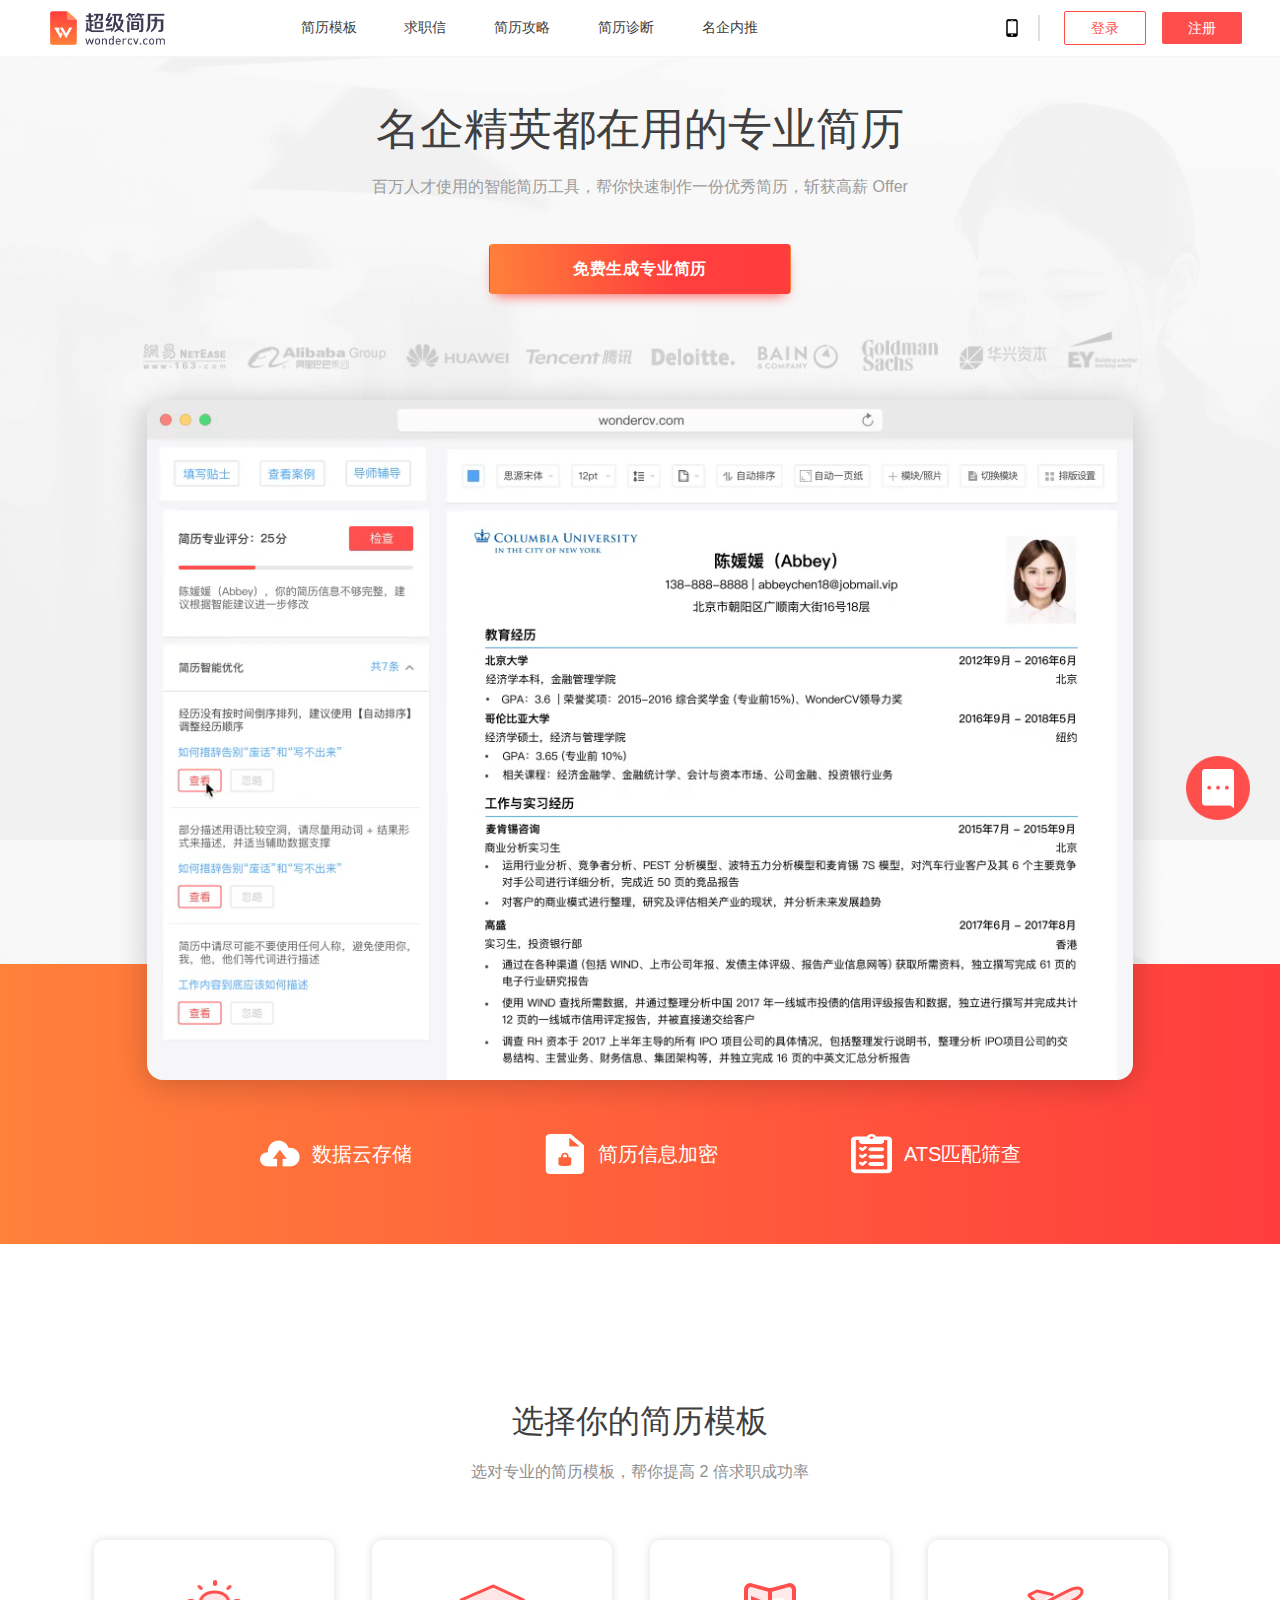
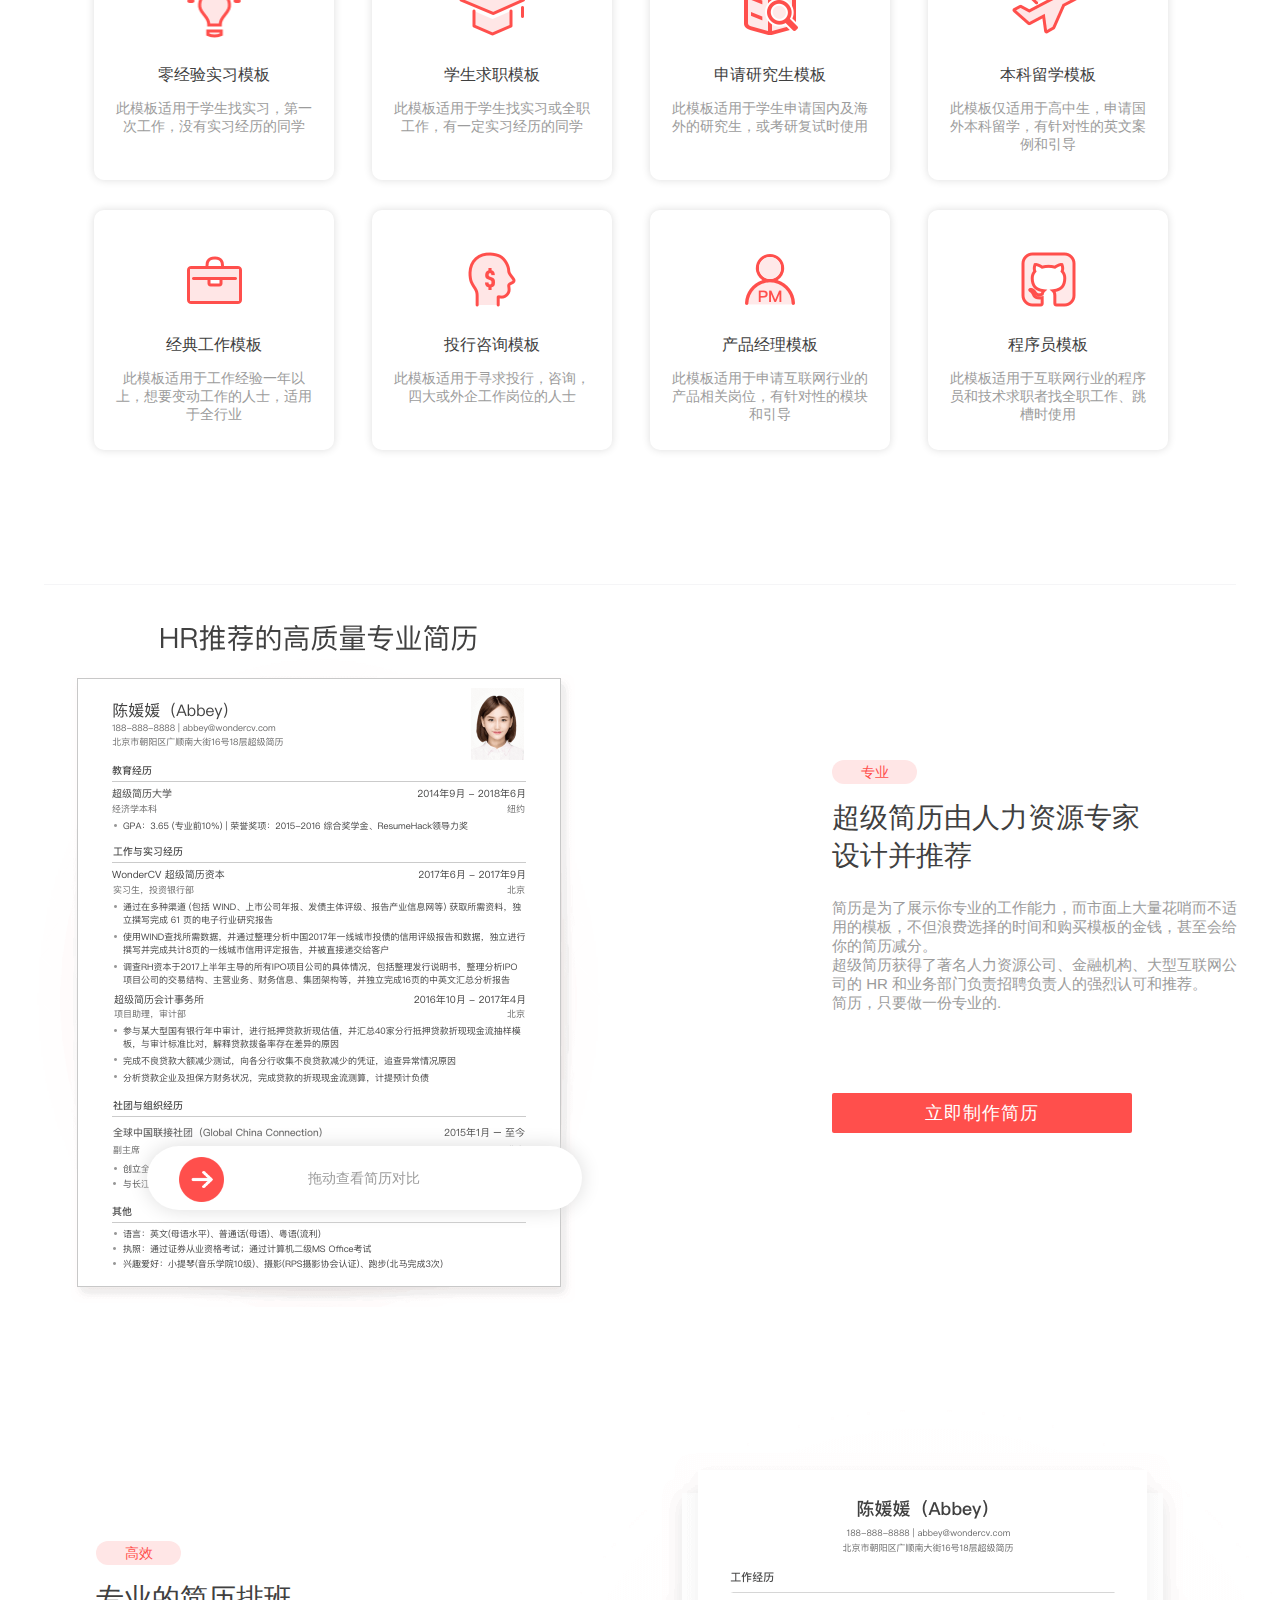
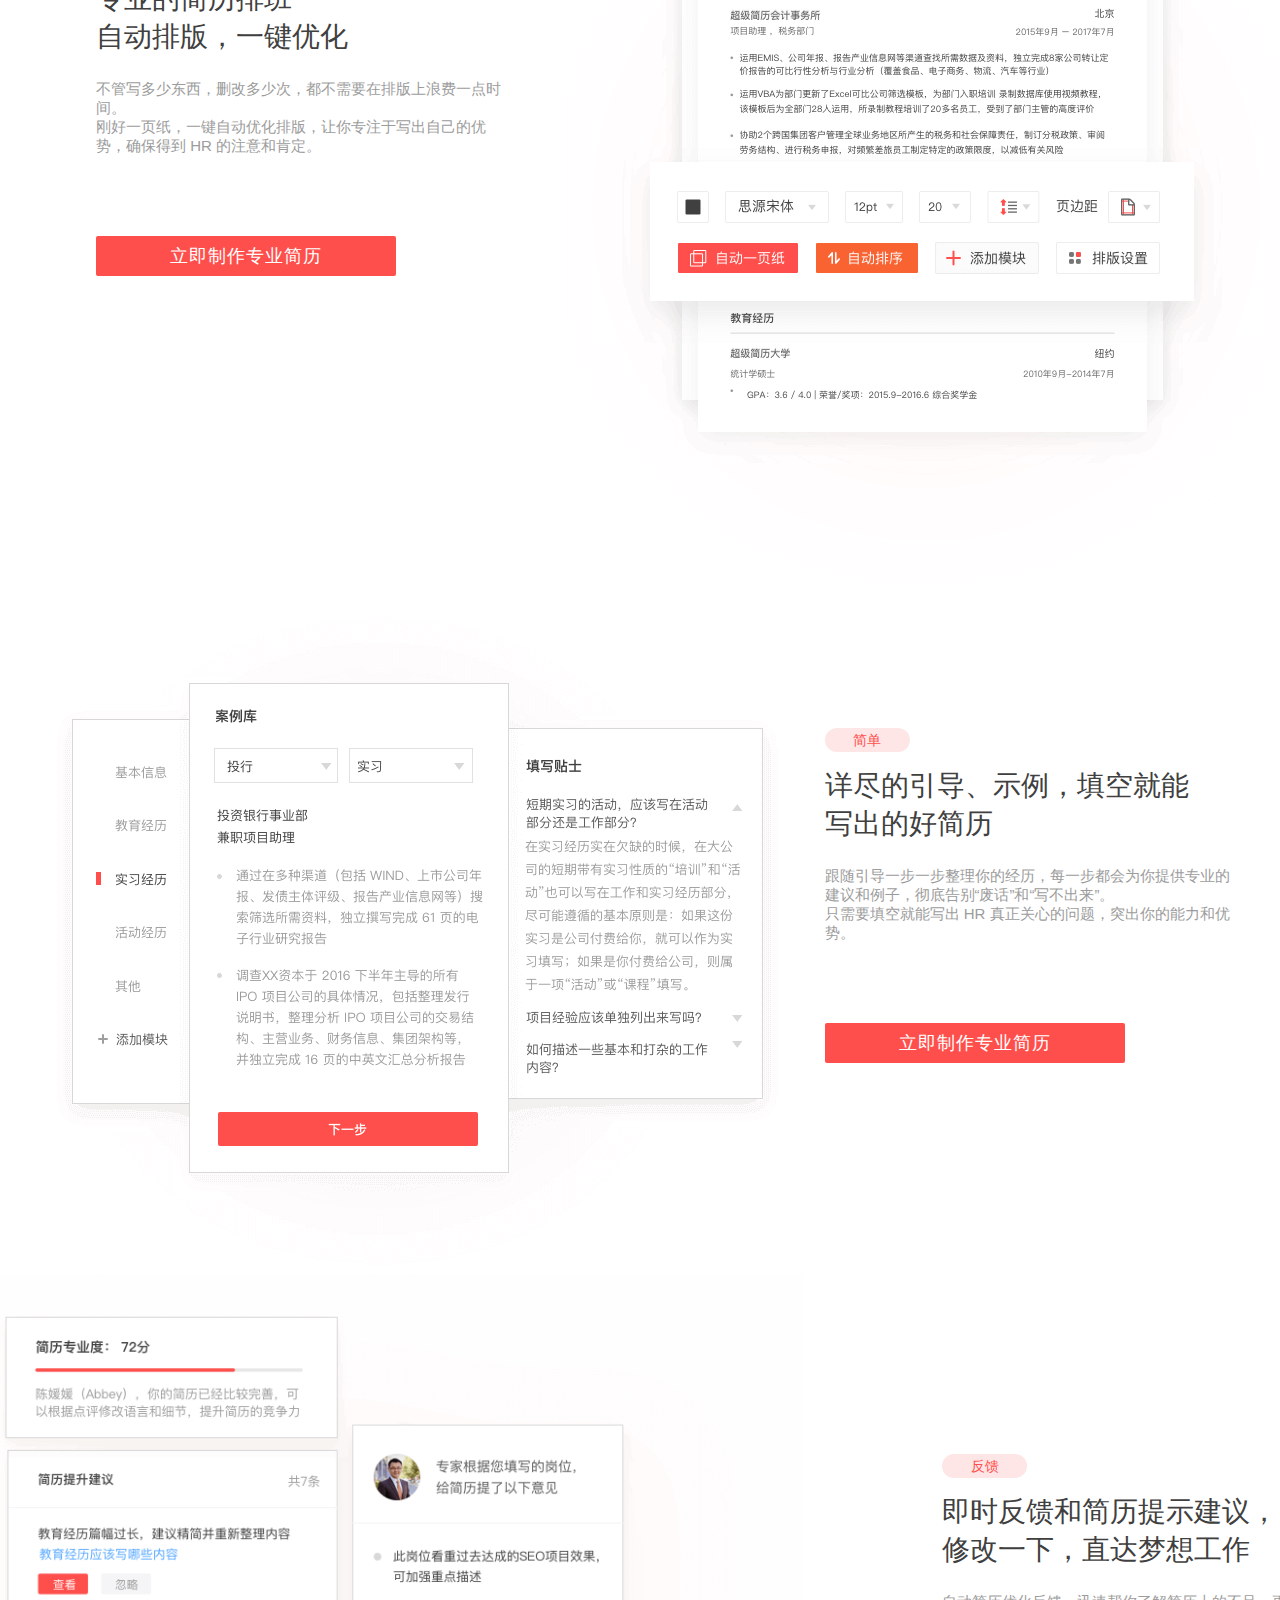
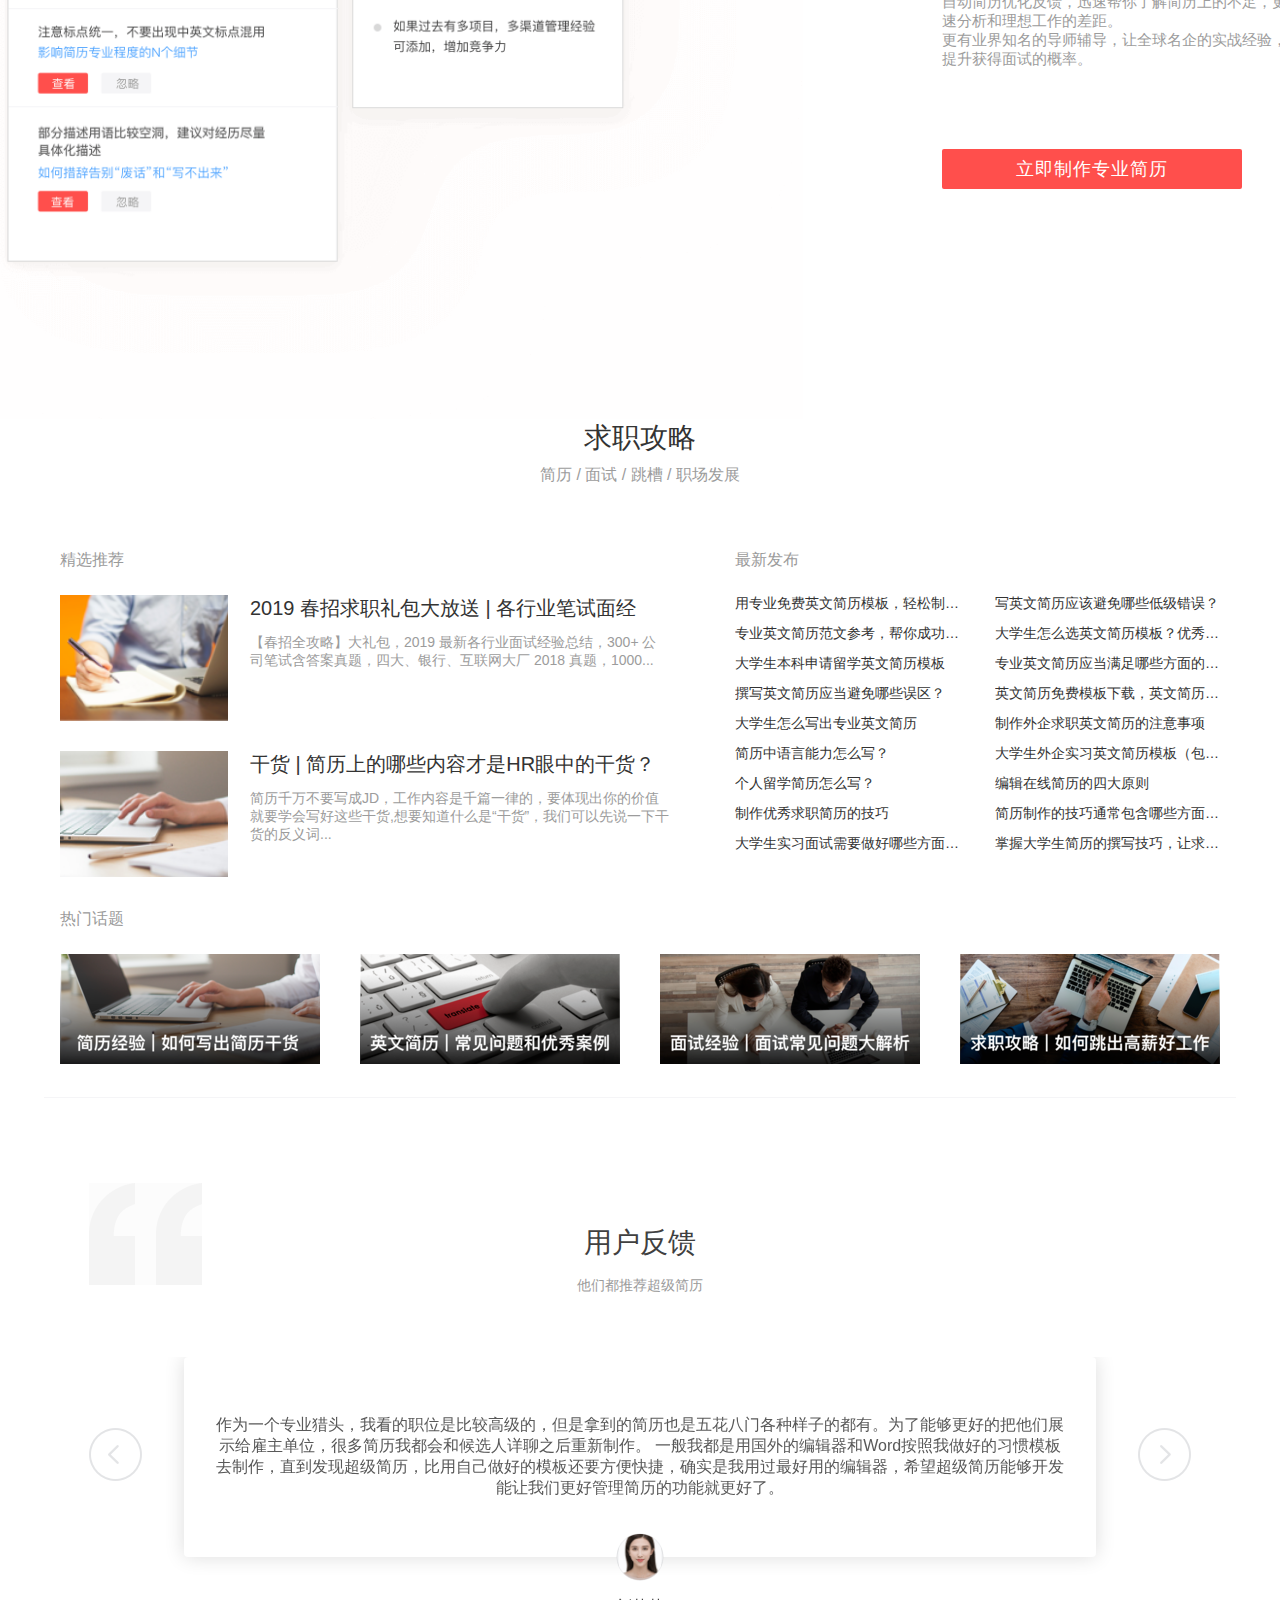
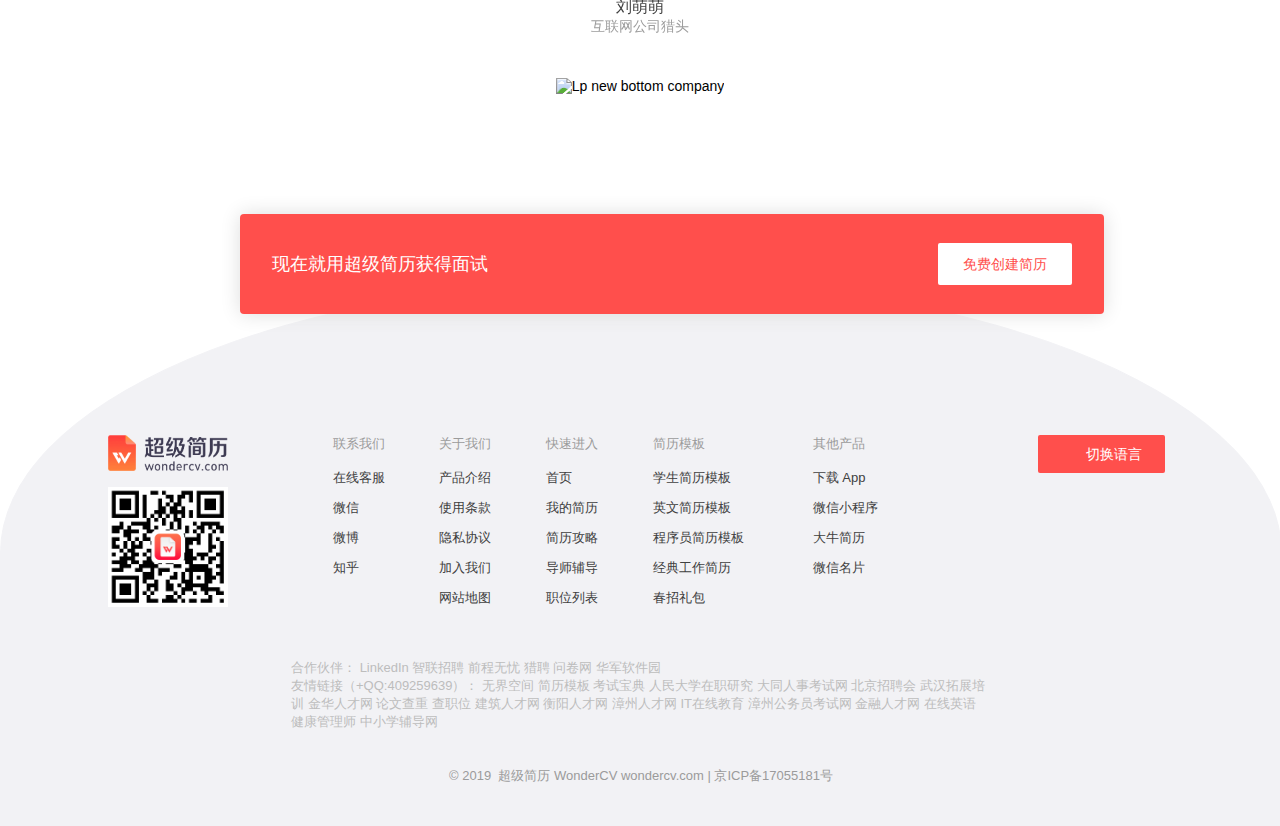
==== commit 811acc24: "update" ====
--- a/index.html
+++ b/index.html
@@ -1,797 +1,771 @@
 <!doctype html>
 <html lang="en">
 <head>
-    <meta charset="UTF-8">
-    <meta name="viewport"
-          content="width=device-width, user-scalable=no, initial-scale=1.0, maximum-scale=1.0, minimum-scale=1.0">
-    <meta http-equiv="X-UA-Compatible" content="ie=edge">
-    <link rel="shortcut icon " type="images/x-icon" href="./img/logo-s.png">
-    <link rel="stylesheet" href="./layui/css/layui.css">
-    <link rel="stylesheet" href="./css/index.css">
-    <script src="./lib/jquery-3.3.1.js"></script>
-    <script src="./layui/layui.all.js"></script>
-    <title>超级简历 - HR专家推荐的智能简历工具-英文简历模板-专业求职简历模板-免费下载</title>
+  <meta charset="UTF-8">
+  <meta name="viewport"
+        content="width=device-width, user-scalable=no, initial-scale=1.0, maximum-scale=1.0, minimum-scale=1.0">
+  <meta http-equiv="X-UA-Compatible" content="ie=edge">
+  <link rel="shortcut icon " type="images/x-icon" href="./img/logo-s.png">
+  <link rel="stylesheet" href="./layui/css/layui.css">
+  <link rel="stylesheet" href="./css/index.css">
+  <script src="./lib/jquery-3.3.1.js"></script>
+  <script src="./layui/layui.all.js"></script>
+  <link rel="stylesheet" href="./lib/swiper-4.5.0/dist/css/swiper.min.css">
+  <title>超级简历 - HR专家推荐的智能简历工具-英文简历模板-专业求职简历模板-免费下载</title>
 </head>
 <body>
 <header>
-    <!--导航栏-->
-    <div class="header">
-
-            <div class="header-con align-items-cente justify-content-between d-flex">
-                <div class="header-logo header-left" style="margin-left: 1%;">
-                    <a href="./index.html" style="display: inline-block; vertical-align: middle;">
-                        <img width="115" class="logo" style="margin-left: 0;" src="./img/download.png"
-                             alt="超级简历WonderCV LOGO">
-                    </a>
-                </div>
-
-                <div class="header-nav layui-hide-xs">
-                    <ul class="d-flex">
-                        <li class="d-flex align-items-cente"><a href="./简历模板兰田/templates.html">简历模板</a></li>
-                        <li class="d-flex align-items-cente"><a href="./求职信苏茜蔓/WonderCV.html">求职信</a></li>
-                        <li class="d-flex align-items-cente"><a href="./简历攻略刘博/index.html">简历攻略</a></li>
-                        <li class="d-flex align-items-cente"><a href="./简历诊断渠颖超/index.html">简历诊断</a></li>
-                        <li class="d-flex align-items-cente"><a href="./名企内推赵世冲/index.html">名企内推</a></li>
-                    </ul>
-                </div>
-
-                <div class="header-right d-flex align-items-cente justify-content-between">
-                    <div class="header-dropdown tog-lang">
-                        <a href="" class="dropdown-tog">
-                            <i class="fa fa-globe">
-                            </i>
-                        </a>
-                    </div>
-                    <div class="app-icon d-flex align-items-cente header-dropdown">
-                        <img src="./img/download1.png" alt="" width="20px" height="20px">
-                    </div>
-                    <div class="divide">
-                    </div>
-                    <div class="dev-link">
-                        <a class="button-md btn-theme-reverse" href="">登录</a>
-                        <a class="button-md btn-theme layui-hide-xs" href="">注册</a>
-                    </div>
-                </div>
-            </div>
-
-    </div>
+  <!--导航栏-->
+  <div class="header">
+
+    <div class="header-con align-items-cente justify-content-between d-flex">
+      <div class="header-logo header-left" style="margin-left: 1%;">
+        <a href="" style="display: inline-block; vertical-align: middle;">
+          <img width="115" class="logo" style="margin-left: 0;" src="./img/download.png"
+               alt="超级简历WonderCV LOGO">
+        </a>
+      </div>
+
+      <div class="header-nav layui-hide-xs">
+        <ul class="d-flex">
+          <li class="d-flex align-items-cente"><a href="#">简历模板</a></li>
+          <li class="d-flex align-items-cente"><a href="#">求职信</a></li>
+          <li class="d-flex align-items-cente"><a href="#">简历攻略</a></li>
+          <li class="d-flex align-items-cente"><a href="#">简历诊断</a></li>
+          <li class="d-flex align-items-cente"><a href="#">名企内推</a></li>
+        </ul>
+      </div>
+
+      <div class="header-right d-flex align-items-cente justify-content-between">
+        <div class="header-dropdown tog-lang">
+          <a href="" class="dropdown-tog">
+            <i class="fa fa-globe">
+            </i>
+          </a>
+        </div>
+        <div class="app-icon d-flex align-items-cente header-dropdown">
+          <img src="./img/download1.png" alt="" width="20px" height="20px">
+        </div>
+        <div class="divide">
+        </div>
+        <div class="dev-link">
+          <a class="button-md btn-theme-reverse" href="">登录</a>
+          <a class="button-md btn-theme layui-hide-xs" href="">注册</a>
+        </div>
+      </div>
+    </div>
+
+  </div>
 </header>
 <!--主体部分-->
 <div class="main">
-    <div class="banner">
-        <h1 class="slogan">
-            名企精英都在用的专业简历
-        </h1>
-        <div class="slogan_sub hidden-xs">
-            百万人才使用的智能简历工具，帮你快速制作一份优秀简历，斩获高薪 Offer
-        </div>
-        <div class="create-resume">
-            <a class="btn create-resume-btn" href="javascript:;">
-                免费生成专业简历
-            </a>
-        </div>
-        <div class="partners hidden-xs">
-            <img src="./img/039BPD7aYSyNRLKAAAAAElFTkSuQmCC.png" alt="ZD" class="lp-to-cvs"
-                 style="width: 1000px; margin-top: 35px">
-
-        </div>
-    </div>
-    <video src="./img/super.mp4" class="example lp-to-cvs" id="lp-video" autoplay muted loop poster width="986px"
-           preload="auto"
-           playsinline="playsinline" webkit-playsinline="true" autostart="0">
-        <source src="./img/super.mp4" type="video/mp4"/>
-        您的浏览器不支持播放视频，建议您使用chrom浏览器进行访问。
-    </video>
-    <div class="pannel">
-
-        <div class="new-featrue hidden-xs">
-            <ul>
-                <li class="lp-to-cvs">
-                    <div class="featrue-img">
-                        <img src="./img/QE1aRu9ZteBHwAAAABJRU5ErkJggg==.png" alt="Data storage" width="41px"
-                             height="40px">
-                    </div>
-                    <div class="featrue-tit">数据云存储</div>
-                </li>
-                <li class="lp-to-cvs">
-                    <div class="featrue-img">
-                        <img src="./img/download6.png" alt="Data storage" width="41px" height="40px">
-                    </div>
-                    <div class="featrue-tit">简历信息加密</div>
-                </li>
-                <li class="lp-to-cvs">
-                    <div class="featrue-img">
-                        <img src="./img/download7.png" alt="Data storage" width="41px" height="40px">
-                    </div>
-                    <div class="featrue-tit">ATS匹配筛查</div>
-                </li>
-            </ul>
-
-        </div>
-        <div class="pannel-top">
-            <input type="hidden" name="is_mobile" value="">
-            <div class="resume-tpl-with-mask">
-                <div class="mask hide"></div>
-                <div class="resume-tpl">
-                    <div class="resume-tit">选择你的简历模板</div>
-                    <div class="resume-slogan">选对专业的简历模板，帮你提高 2 倍求职成功率</div>
-                    <div class="resume-type">
-                        <ul class="row template-list">
-                            <li class="d-inline-flex align-items-center justify-content-center">
-                                <div class="tpl-content">
-                                    <div class="template-content flex-column align-items-center">
+  <div class="banner">
+    <h1 class="slogan">
+      名企精英都在用的专业简历
+    </h1>
+    <div class="slogan_sub hidden-xs">
+      百万人才使用的智能简历工具，帮你快速制作一份优秀简历，斩获高薪 Offer
+    </div>
+    <div class="create-resume">
+      <a class="btn create-resume-btn" href="javascript:;">
+        免费生成专业简历
+      </a>
+    </div>
+    <div class="partners hidden-xs">
+      <img src="./img/039BPD7aYSyNRLKAAAAAElFTkSuQmCC.png" alt="ZD" class="lp-to-cvs"
+           style="width: 1000px; margin-top: 35px">
+
+    </div>
+  </div>
+  <video src="./img/super.mp4" class="example lp-to-cvs" id="lp-video" autoplay muted loop poster width="986px"
+         preload="auto"
+         playsinline="playsinline" webkit-playsinline="true" autostart="0">
+    <source src="./img/super.mp4" type="video/mp4"/>
+    您的浏览器不支持播放视频，建议您使用chrom浏览器进行访问。
+  </video>
+  <div class="pannel">
+
+    <div class="new-featrue hidden-xs">
+      <ul>
+        <li class="lp-to-cvs">
+          <div class="featrue-img">
+            <img src="./img/QE1aRu9ZteBHwAAAABJRU5ErkJggg==.png" alt="Data storage" width="41px"
+                 height="40px">
+          </div>
+          <div class="featrue-tit">数据云存储</div>
+        </li>
+        <li class="lp-to-cvs">
+          <div class="featrue-img">
+            <img src="./img/download6.png" alt="Data storage" width="41px" height="40px">
+          </div>
+          <div class="featrue-tit">简历信息加密</div>
+        </li>
+        <li class="lp-to-cvs">
+          <div class="featrue-img">
+            <img src="./img/download7.png" alt="Data storage" width="41px" height="40px">
+          </div>
+          <div class="featrue-tit">ATS匹配筛查</div>
+        </li>
+      </ul>
+
+    </div>
+    <div class="pannel-top">
+      <input type="hidden" name="is_mobile" value="">
+      <div class="resume-tpl-with-mask">
+        <div class="mask hide"></div>
+        <div class="resume-tpl">
+          <div class="resume-tit">选择你的简历模板</div>
+          <div class="resume-slogan">选对专业的简历模板，帮你提高 2 倍求职成功率</div>
+          <div class="resume-type">
+            <ul class="row template-list">
+              <li class="d-inline-flex align-items-center justify-content-center">
+                <div class="tpl-content">
+                  <div class="template-content flex-column align-items-center">
 <span class="template-img text-center">
     <img src="./img/download8.png" alt="零经验实习模板">
 </span>
-                                        <span class="template-title text-center">
+                    <span class="template-title text-center">
 
           零经验实习模板
 
     </span>
-                                        <span class="template-desc text-center">
+                    <span class="template-desc text-center">
 
           此模板适用于学生找实习，第一次工作，没有实习经历的同学
 
                                         </span>
-                                    </div>
-                                </div>
-                            </li>
-                            <li class="d-inline-flex align-items-center justify-content-center">
-                                <div class="tpl-content">
-                                    <div class="template-content flex-column align-items-center">
+                  </div>
+                </div>
+              </li>
+              <li class="d-inline-flex align-items-center justify-content-center">
+                <div class="tpl-content">
+                  <div class="template-content flex-column align-items-center">
 <span class="template-img text-center">
     <img src="./img/download9.png" alt="零经验实习模板">
 </span>
-                                        <span class="template-title text-center">
+                    <span class="template-title text-center">
 
           学生求职模板
 
     </span>
-                                        <span class="template-desc text-center">
+                    <span class="template-desc text-center">
 
           此模板适用于学生找实习或全职工作，有一定实习经历的同学
                                         </span>
-                                    </div>
-                                </div>
-                            </li>
-                            <li class="d-inline-flex align-items-center justify-content-center">
-                                <div class="tpl-content">
-                                    <div class="template-content flex-column align-items-center">
+                  </div>
+                </div>
+              </li>
+              <li class="d-inline-flex align-items-center justify-content-center">
+                <div class="tpl-content">
+                  <div class="template-content flex-column align-items-center">
 <span class="template-img text-center">
     <img src="./img/10.png" alt="零经验实习模板">
 </span>
-                                        <span class="template-title text-center">
+                    <span class="template-title text-center">
           申请研究生模板
     </span>
-                                        <span class="template-desc text-center">
+                    <span class="template-desc text-center">
           此模板适用于学生申请国内及海外的研究生，或考研复试时使用
                                         </span>
-                                    </div>
-                                </div>
-                            </li>
-                            <li class="d-inline-flex align-items-center justify-content-center">
-                                <div class="tpl-content">
-                                    <div class="template-content flex-column align-items-center">
+                  </div>
+                </div>
+              </li>
+              <li class="d-inline-flex align-items-center justify-content-center">
+                <div class="tpl-content">
+                  <div class="template-content flex-column align-items-center">
 <span class="template-img text-center">
     <img src="./img/11.png" alt="零经验实习模板">
 </span>
-                                        <span class="template-title text-center">
+                    <span class="template-title text-center">
 
 
           本科留学模板
 
 
     </span>
-                                        <span class="template-desc text-center">
+                    <span class="template-desc text-center">
 
 
           此模板仅适用于高中生，申请国外本科留学，有针对性的英文案例和引导
 
 
                                         </span>
-                                    </div>
-                                </div>
-                            </li>
-                            <li class="d-inline-flex align-items-center justify-content-center">
-                                <div class="tpl-content">
-                                    <div class="template-content flex-column align-items-center">
+                  </div>
+                </div>
+              </li>
+              <li class="d-inline-flex align-items-center justify-content-center">
+                <div class="tpl-content">
+                  <div class="template-content flex-column align-items-center">
 <span class="template-img text-center">
     <img src="./img/12.png" alt="零经验实习模板">
 </span>
-                                        <span class="template-title text-center">
+                    <span class="template-title text-center">
 
 
           经典工作模板
 
 
     </span>
-                                        <span class="template-desc text-center">
+                    <span class="template-desc text-center">
 
 
           此模板适用于工作经验一年以上，想要变动工作的人士，适用于全行业
 
 
                                         </span>
-                                    </div>
-                                </div>
-                            </li>
-                            <li class="d-inline-flex align-items-center justify-content-center">
-                                <div class="tpl-content">
-                                    <div class="template-content flex-column align-items-center">
+                  </div>
+                </div>
+              </li>
+              <li class="d-inline-flex align-items-center justify-content-center">
+                <div class="tpl-content">
+                  <div class="template-content flex-column align-items-center">
 <span class="template-img text-center">
     <img src="./img/13.png" alt="零经验实习模板">
 </span>
-                                        <span class="template-title text-center">
+                    <span class="template-title text-center">
 
 
           投行咨询模板
 
 
     </span>
-                                        <span class="template-desc text-center">
+                    <span class="template-desc text-center">
 
 
           此模板适用于寻求投行，咨询，四大或外企工作岗位的人士
 
                                         </span>
-                                    </div>
-                                </div>
-                            </li>
-                            <li class="d-inline-flex align-items-center justify-content-center">
-                                <div class="tpl-content">
-                                    <div class="template-content flex-column align-items-center">
+                  </div>
+                </div>
+              </li>
+              <li class="d-inline-flex align-items-center justify-content-center">
+                <div class="tpl-content">
+                  <div class="template-content flex-column align-items-center">
 <span class="template-img text-center">
     <img src="./img/14.png" alt="零经验实习模板">
 </span>
-                                        <span class="template-title text-center">
+                    <span class="template-title text-center">
 
 
           产品经理模板
 
 
     </span>
-                                        <span class="template-desc text-center">
+                    <span class="template-desc text-center">
                 此模板适用于申请互联网行业的产品相关岗位，有针对性的模块和引导
 
                                         </span>
-                                    </div>
-                                </div>
-                            </li>
-                            <li class="d-inline-flex align-items-center justify-content-center">
-                                <div class="tpl-content">
-                                    <div class="template-content flex-column align-items-center">
+                  </div>
+                </div>
+              </li>
+              <li class="d-inline-flex align-items-center justify-content-center">
+                <div class="tpl-content">
+                  <div class="template-content flex-column align-items-center">
 <span class="template-img text-center">
     <img src="./img/15.png" alt="零经验实习模板">
 </span>
-                                        <span class="template-title text-center">
+                    <span class="template-title text-center">
 
 
           程序员模板
 
 
     </span>
-                                        <span class="template-desc text-center">
+                    <span class="template-desc text-center">
 
 
           此模板适用于互联网行业的程序员和技术求职者找全职工作、跳槽时使用
 
 
                                         </span>
-                                    </div>
-                                </div>
-                            </li>
-
-                        </ul>
-
-                    </div>
-
-                </div>
+                  </div>
+                </div>
+              </li>
+
+            </ul>
+
+          </div>
+
+        </div>
+      </div>
+
+    </div>
+    <div class="divide-line"></div>
+    <div class="pannel-content">
+      <div class="pannel-content-profession">
+        <div class="profession-img">
+          <div class="profession-img-view">
+            <div class="view-container">
+              <div class="pic1">
+                <img src="./img/16.png" alt="简历对比图">
+              </div>
+              <!--<div class="pc2">-->
+              <!--<img src="./img/QAq7LOY+NlBlXbMoLIpEH+sc87AgF3MbMwZaWYckiyh9GcltbFEZ6YzB7+7CVGbttCr2HfWurwBcY1YB6ZndEjG4yHYUWn+4tuJI3llFjM4i2dyGC629d7zUifHDUxvxC9LJMfwTx3h6tGa8hoG8RBGkwaklhBB6GSGEEEJIH3wBWvgQMJFX+oIAAAAASUVORK5CYII=.png"-->
+              <!--alt="简历对比图（坏）">-->
+              <!--</div>-->
             </div>
-
-        </div>
-        <div class="divide-line"></div>
-        <div class="pannel-content">
-            <div class="pannel-content-profession">
-                <div class="profession-img">
-                    <div class="profession-img-view">
-                        <div class="view-container">
-                            <div class="pic1">
-                                <img src="./img/16.png" alt="简历对比图">
-                            </div>
-                            <!--<div class="pc2">-->
-                            <!--<img src="./img/QAq7LOY+NlBlXbMoLIpEH+sc87AgF3MbMwZaWYckiyh9GcltbFEZ6YzB7+7CVGbttCr2HfWurwBcY1YB6ZndEjG4yHYUWn+4tuJI3llFjM4i2dyGC629d7zUifHDUxvxC9LJMfwTx3h6tGa8hoG8RBGkwaklhBB6GSGEEEJIH3wBWvgQMJFX+oIAAAAASUVORK5CYII=.png"-->
-                            <!--alt="简历对比图（坏）">-->
-                            <!--</div>-->
-                        </div>
-                        <div class="slider hidden-xs">
-                            <div class="track">
-                                拖动查看简历对比
-                                <div id="slider-btn" class="btn" style="left: -0.375px;top: 0px;"></div>
-                            </div>
-                        </div>
-                    </div>
-                </div>
-                <div class="pannel-content-desc">
-                    <div class="desc-label">专业</div>
-                    <div class="desc-tit">
-                        超级简历由人力资源专家
-                        <br>
-                        设计并推荐
-                    </div>
-                    <div class="desc-content">
-                        <p>简历是为了展示你专业的工作能力，而市面上大量花哨而不适用的模板，不但浪费选择的时间和购买模板的金钱，甚至会给你的简历减分。</p>
-                        <p>超级简历获得了著名人力资源公司、金融机构、大型互联网公司的 HR 和业务部门负责招聘负责人的强烈认可和推荐。</p>
-                        <p>简历，只要做一份专业的.</p>
-                    </div>
-                    <div class="d-flex justify-content-start hidden-xs" style="margin-top: 80px">
-                        <a href="javascript:;" class="button-lg btn-theme button-big create-resume-btn">立即制作简历</a>
-                    </div>
-                </div>
+            <div class="slider hidden-xs">
+              <div class="track">
+                拖动查看简历对比
+                <div id="slider-btn" class="btn" style="left: -0.375px;top: 0px;"></div>
+              </div>
             </div>
-            <div class="pannel-content-efficient" style="margin-top: 100px;">
-                <div class="pannel-content-desc">
-                    <div class="desc-label">高效</div>
-                    <div class="desc-tit">
-                        专业的简历排班
-                        <br>
-                        自动排版，一键优化
-                    </div>
-                    <div class="desc-content">
-                        <p>不管写多少东西，删改多少次，都不需要在排版上浪费一点时间。</p>
-                        <p>刚好一页纸，一键自动优化排版，让你专注于写出自己的优势，确保得到 HR 的注意和肯定。</p>
-                    </div>
-                    <div class="d-flex justify-content-start hidden-xs" style="margin-top: 80px">
-                        <a href="javascript:;" class="button-lg btn-theme button-big create-resume-btn">立即制作专业简历</a>
-                    </div>
-                </div>
-                <div class="pannel-content-img">
-                    <img width="794" src="./img/17.png" alt="高效简历配图">
-                </div>
+          </div>
+        </div>
+        <div class="pannel-content-desc">
+          <div class="desc-label">专业</div>
+          <div class="desc-tit">
+            超级简历由人力资源专家
+            <br>
+            设计并推荐
+          </div>
+          <div class="desc-content">
+            <p>简历是为了展示你专业的工作能力，而市面上大量花哨而不适用的模板，不但浪费选择的时间和购买模板的金钱，甚至会给你的简历减分。</p>
+            <p>超级简历获得了著名人力资源公司、金融机构、大型互联网公司的 HR 和业务部门负责招聘负责人的强烈认可和推荐。</p>
+            <p>简历，只要做一份专业的.</p>
+          </div>
+          <div class="d-flex justify-content-start hidden-xs" style="margin-top: 80px">
+            <a href="javascript:;" class="button-lg btn-theme button-big create-resume-btn">立即制作简历</a>
+          </div>
+        </div>
+      </div>
+      <div class="pannel-content-efficient" style="margin-top: 100px;">
+        <div class="pannel-content-desc">
+          <div class="desc-label">高效</div>
+          <div class="desc-tit">
+            专业的简历排班
+            <br>
+            自动排版，一键优化
+          </div>
+          <div class="desc-content">
+            <p>不管写多少东西，删改多少次，都不需要在排版上浪费一点时间。</p>
+            <p>刚好一页纸，一键自动优化排版，让你专注于写出自己的优势，确保得到 HR 的注意和肯定。</p>
+          </div>
+          <div class="d-flex justify-content-start hidden-xs" style="margin-top: 80px">
+            <a href="javascript:;" class="button-lg btn-theme button-big create-resume-btn">立即制作专业简历</a>
+          </div>
+        </div>
+        <div class="pannel-content-img">
+          <img width="794" src="./img/17.png" alt="高效简历配图">
+        </div>
+      </div>
+      <div class="pannel-content-sample">
+        <div class="pannel-content-img">
+          <img width="739" src="./img/18.png" alt="简单简历配图">
+        </div>
+        <div class="pannel-content-desc">
+          <div class="desc-label">简单</div>
+          <div class="desc-tit">
+            详尽的引导、示例，填空就能<br>写出的好简历
+          </div>
+          <div class="desc-content">
+            <p>跟随引导一步一步整理你的经历，每一步都会为你提供专业的建议和例子，彻底告别“废话”和“写不出来”。</p>
+            <p>只需要填空就能写出 HR 真正关心的问题，突出你的能力和优势。</p>
+          </div>
+          <div class="d-flex justify-content-start hidden-xs" style="margin-top: 80px">
+            <a class="button-lg btn-theme button-big create-resume-btn" href="javascript:;">立即制作专业简历</a>
+          </div>
+        </div>
+
+      </div>
+      <div class="pannel-content-feedback">
+        <div class="pannel-content-img">
+          <img width="883" alt="反馈简历配图" src="./img/19.png">
+        </div>
+        <div class="pannel-content-desc">
+          <div class="desc-label">反馈</div>
+          <div class="desc-tit">
+            即时反馈和简历提示建议，<br>修改一下，直达梦想工作
+          </div>
+          <div class="desc-content">
+            <p>自动简历优化反馈，迅速帮你了解简历上的不足，更能帮你快速分析和理想工作的差距。</p>
+            <p>更有业界知名的导师辅导，让全球名企的实战经验，帮你大幅提升获得面试的概率。</p>
+          </div>
+          <div class="d-flex justify-content-start hidden-xs" style="margin-top: 80px">
+            <a class="button-lg btn-theme button-big create-resume-btn" href="javascript:;">立即制作专业简历</a>
+          </div>
+        </div>
+
+      </div>
+    </div>
+    <div class="blog-container hidden-xs">
+      <a href="" class="title">
+        求职攻略
+        <div class="subtitle">简历 / 面试 / 跳槽 / 职场发展</div>
+      </a>
+      <div class="top-part">
+        <div class="hot-blog">
+          <a class="title-label" href="#">精选推荐</a>
+          <a class="blog-item" href="#">
+            <img alt="超级简历WonderCV" src="./img/20.png">
+
+            <div class="desc">
+              <div class="item-text-title">2019 春招求职礼包大放送 | 各行业笔试面经</div>
+              <div class="item-text-desc">
+                【春招全攻略】大礼包，2019 最新各行业面试经验总结，300+ 公司笔试含答案真题，四大、银行、互联网大厂 2018 真题，1000...
+              </div>
             </div>
-            <div class="pannel-content-sample">
-                <div class="pannel-content-img">
-                    <img width="739" src="./img/18.png" alt="简单简历配图">
-                </div>
-                <div class="pannel-content-desc">
-                    <div class="desc-label">简单</div>
-                    <div class="desc-tit">
-                        详尽的引导、示例，填空就能<br>写出的好简历
-                    </div>
-                    <div class="desc-content">
-                        <p>跟随引导一步一步整理你的经历，每一步都会为你提供专业的建议和例子，彻底告别“废话”和“写不出来”。</p>
-                        <p>只需要填空就能写出 HR 真正关心的问题，突出你的能力和优势。</p>
-                    </div>
-                    <div class="d-flex justify-content-start hidden-xs" style="margin-top: 80px">
-                        <a class="button-lg btn-theme button-big create-resume-btn" href="javascript:;">立即制作专业简历</a>
-                    </div>
-                </div>
+          </a> <a class="blog-item" href="#">
+          <img alt="超级简历WonderCV" src="./img/22.jpg">
+
+          <div class="desc">
+            <div class="item-text-title">干货 | 简历上的哪些内容才是HR眼中的干货？</div>
+            <div class="item-text-desc">
+              简历千万不要写成JD，工作内容是千篇一律的，要体现出你的价值就要学会写好这些干货,想要知道什么是“干货”，我们可以先说一下干货的反义词...
             </div>
-            <div class="pannel-content-feedback">
-                <div class="pannel-content-desc">
-                    <div class="desc-label">反馈</div>
-                    <div class="desc-tit">
-                        即时反馈和简历提示建议，<br>修改一下，直达梦想工作
-                    </div>
-                    <div class="desc-content">
-                        <p>自动简历优化反馈，迅速帮你了解简历上的不足，更能帮你快速分析和理想工作的差距。</p>
-                        <p>更有业界知名的导师辅导，让全球名企的实战经验，帮你大幅提升获得面试的概率。</p>
-                    </div>
-                    <div class="d-flex justify-content-start hidden-xs" style="margin-top: 80px">
-                        <a class="button-lg btn-theme button-big create-resume-btn" href="javascript:;">立即制作专业简历</a>
-                    </div>
-                </div>
-                <div class="pannel-content-img">
-                    <img width="883" alt="反馈简历配图" src="./img/19.png">
-                </div>
+          </div>
+        </a></div>
+        <div class="new-blog">
+          <a class="title-label" href="#">最新发布</a>
+          <div class="new-container">
+            <a class="title-item" href="#">用专业免费英文简历模板，轻松制作优秀英文简历</a>
+            <a class="title-item" href="#">写英文简历应该避免哪些低级错误？</a>
+            <a class="title-item" href="#">专业英文简历范文参考，帮你成功入职500强外企</a>
+            <a class="title-item" href="#">大学生怎么选英文简历模板？优秀英文简历范文参考</a>
+            <a class="title-item" href="#">大学生本科申请留学英文简历模板</a>
+            <a class="title-item" href="#">专业英文简历应当满足哪些方面的要求？</a>
+            <a class="title-item" href="#">撰写英文简历应当避免哪些误区？</a>
+            <a class="title-item" href="#">英文简历免费模板下载，英文简历范文举例</a>
+            <a class="title-item" href="#">大学生怎么写出专业英文简历</a>
+            <a class="title-item" href="#">制作外企求职英文简历的注意事项</a>
+            <a class="title-item" href="#">简历中语言能力怎么写？</a>
+            <a class="title-item" href="#">大学生外企实习英文简历模板（包含校园经历模块）</a>
+            <a class="title-item" href="#">个人留学简历怎么写？</a>
+            <a class="title-item" href="#">编辑在线简历的四大原则</a>
+            <a class="title-item" href="#">制作优秀求职简历的技巧</a>
+            <a class="title-item" href="#">简历制作的技巧通常包含哪些方面的内容？</a>
+            <a class="title-item" href="#">大学生实习面试需要做好哪些方面的准备工作？</a>
+            <a class="title-item" href="#">掌握大学生简历的撰写技巧，让求职更加简单！</a>
+          </div>
+        </div>
+      </div>
+      <div class="blog-tag-container hidden-xs">
+        <a class="title-label" href="#">热门话题</a>
+        <div class="tag-container">
+          <a class="tag-item" href="#">
+            <img alt="超级简历WonderCV" src="./img/23.png">
+          </a> <a class="tag-item" href="#">
+          <img alt="超级简历WonderCV" src="./img/24.png">
+        </a> <a class="tag-item" href="#">
+          <img alt="超级简历WonderCV" src="./img/25.png">
+        </a> <a class="tag-item" href="#">
+          <img alt="超级简历WonderCV" src="./img/qiuzhi.png">
+        </a></div>
+      </div>
+    </div>
+    <div class="divide-line"></div>
+    <div class="pannel-bottom">
+      <div class="header-img"></div>
+      <div class="pannel-bottom-title">
+        用户反馈
+      </div>
+      <div class="pannel-bottom-slogan">
+        他们都推荐超级简历
+      </div>
+      <div class="pannel-bottom-swiper ">
+        <div class="swiper-btn-left hidden-xs hidden-sm">
+          <a href="###" id="swiper-btn-left">
+            <img alt="左箭头"
+                 src="./img/Dt9LsXTbUAIZ6w1DbGOoohWbjiOWabVsflgolPX1oqkU1de9v0n2Daoh6mwoAAAAASUVORK5CYII=.png">
+          </a>
+        </div>
+        <div class="swiper-content">
+          <div id="feedback-swiper" class="swiper-container swiper-container-horizontal">
+            <div class="swiper-wrapper">
+              <div class="swiper-slide swiper-slide-duplicate"
+                   style="width: 996px;">
+                <div class="slide-content">
+                  <div class="slide-img">
+                    通过WonderCV制作的简历让我拿到了第一个Offer，真的非常感谢！我之前是拿同学的简历模板，也曾在网上下载所谓的“漂亮模版”，在排版修改上反而又花了很多时间，而且不好意思的说，因为照搬模板给的经历更是给自己求职路上埋坑。
+                    用了超级简历我才知道怎么去总结和描写自己的经历，专业高级就更不用说了，完全不用在排版上再纠结真的是很感动，作为超级简历的铁杆粉，真诚的推荐给将要迈入职场的各位同学！
+                    <span class="slider-img-avatar">
+									<img alt="黄涛" src="./img/EgaVQiTYcR3toivLcHBggIQ4eGdhZa718lKjAibL3RnjWqMD0U4xfxmjFpluNHRgAAAABJRU5ErkJggg==.png" width="48"
+                       height="48">
+              </span>
+                  </div>
+                  <div class="slide-name">
+                    黄涛 Cydia
+                  </div>
+                  <div class="slide-desc">
+                    人民大学应届生
+                  </div>
+                </div>
+              </div>
+              <div class="swiper-slide" style="width: 996px;">
+                <div class="slide-content">
+                  <div class="slide-img">
+                    作为一个专业猎头，我看的职位是比较高级的，但是拿到的简历也是五花八门各种样子的都有。为了能够更好的把他们展示给雇主单位，很多简历我都会和候选人详聊之后重新制作。
+                    一般我都是用国外的编辑器和Word按照我做好的习惯模板去制作，直到发现超级简历，比用自己做好的模板还要方便快捷，确实是我用过最好用的编辑器，希望超级简历能够开发能让我们更好管理简历的功能就更好了。
+                    <span class="slider-img-avatar">
+									<img alt="刘萌萌" src="./img/26.png"
+                       width="48" height="48">
+              </span>
+                  </div>
+                  <div class="slide-name">
+                    刘萌萌
+                  </div>
+                  <div class="slide-desc">
+                    互联网公司猎头
+                  </div>
+                </div>
+              </div>
+              <div class="swiper-slide swiper-slide-prev"
+                   style="width: 996px;">
+                <div class="slide-content">
+                  <div class="slide-img">
+                    我每年会看上千份简历，好的简历基本上一眼就能看出来。大多数求职者即便失败了也不会意识到，从简历的样式和逻辑他就已经被刷下去了。说实话，10秒内看不到重点的简历就会让我很烦躁，尤其是一些各种图表、文字没有内容、简历过长等等信息展示不清楚的简历都不会再看第二眼。超级简历生成的简历非常清晰专业，让人眼前一亮，我希望我收到的每份简历都能是这个样子。
+                    <span class="slider-img-avatar">
+									<img alt="张晓涵" src="./img/29.png"
+                       width="48" height="48">
+              </span>
+                  </div>
+                  <div class="slide-name">
+                    张晓涵
+                  </div>
+                  <div class="slide-desc">
+                    基金人力资源招聘总监
+                  </div>
+                </div>
+              </div>
+              <div class="swiper-slide swiper-slide-active"
+                   style="width: 996px;">
+                <div class="slide-content">
+                  <div class="slide-img">
+                    真的很喜欢超级简历这个产品，我的简历都是用超级简历做出来的，很方便，而且做出来特别漂亮和高大上。
+                    正好借这个机会，向贵团队致谢，感谢你们开发出这款产品，给我们求职狗帮了很大的忙！我也把这个产品推荐给了身边几个朋友，不过都是好朋友，关系不好的不舍的推荐…不要怪我，这款产品真的好，再次致谢！
+                    <span class="slider-img-avatar">
+									<img alt="李守凯" src="./img/28.png"
+                       width="48" height="48">
+              </span>
+                  </div>
+                  <div class="slide-name">
+                    李守凯
+                  </div>
+                  <div class="slide-desc">
+                    工商管理学院大四学生
+                  </div>
+                </div>
+              </div>
             </div>
-        </div>
-        <div class="blog-container">
-            <a href="" class="title">
-                求职攻略
-                <div class="subtitle">简历 / 面试 / 跳槽 / 职场发展</div>
-            </a>
-            <div class="top-part hidden-xs">
-                <div class="hot-blog">
-                    <a class="title-label" href="#">精选推荐</a>
-                    <a class="blog-item" href="#">
-                        <img alt="超级简历WonderCV" src="./img/20.png">
-
-                        <div class="desc">
-                            <div class="item-text-title">2019 春招求职礼包大放送 | 各行业笔试面经</div>
-                            <div class="item-text-desc">
-                                【春招全攻略】大礼包，2019 最新各行业面试经验总结，300+ 公司笔试含答案真题，四大、银行、互联网大厂 2018 真题，1000...
-                            </div>
-                        </div>
-                    </a> <a class="blog-item" href="#">
-                    <img alt="超级简历WonderCV" src="./img/22.jpg">
-
-                    <div class="desc">
-                        <div class="item-text-title">干货 | 简历上的哪些内容才是HR眼中的干货？</div>
-                        <div class="item-text-desc">
-                            简历千万不要写成JD，工作内容是千篇一律的，要体现出你的价值就要学会写好这些干货,想要知道什么是“干货”，我们可以先说一下干货的反义词...
-                        </div>
-                    </div>
-                </a></div>
-                <div class="new-blog">
-                    <a class="title-label" href="#">最新发布</a>
-                    <div class="new-container">
-                        <a class="title-item" href="#">用专业免费英文简历模板，轻松制作优秀英文简历</a>
-                        <a class="title-item" href="#">写英文简历应该避免哪些低级错误？</a>
-                        <a class="title-item" href="#">专业英文简历范文参考，帮你成功入职500强外企</a>
-                        <a class="title-item" href="#">大学生怎么选英文简历模板？优秀英文简历范文参考</a>
-                        <a class="title-item" href="#">大学生本科申请留学英文简历模板</a>
-                        <a class="title-item" href="#">专业英文简历应当满足哪些方面的要求？</a>
-                        <a class="title-item" href="#">撰写英文简历应当避免哪些误区？</a>
-                        <a class="title-item" href="#">英文简历免费模板下载，英文简历范文举例</a>
-                        <a class="title-item" href="#">大学生怎么写出专业英文简历</a>
-                        <a class="title-item" href="#">制作外企求职英文简历的注意事项</a>
-                        <a class="title-item" href="#">简历中语言能力怎么写？</a>
-                        <a class="title-item" href="#">大学生外企实习英文简历模板（包含校园经历模块）</a>
-                        <a class="title-item" href="#">个人留学简历怎么写？</a>
-                        <a class="title-item" href="#">编辑在线简历的四大原则</a>
-                        <a class="title-item" href="#">制作优秀求职简历的技巧</a>
-                        <a class="title-item" href="#">简历制作的技巧通常包含哪些方面的内容？</a>
-                        <a class="title-item" href="#">大学生实习面试需要做好哪些方面的准备工作？</a>
-                        <a class="title-item" href="#">掌握大学生简历的撰写技巧，让求职更加简单！</a>
-                    </div>
-                </div>
-            </div>
-            <div class="blog-tag-container hidden-xs">
-                <a class="title-label" href="#">热门话题</a>
-                <div class="tag-container">
-                    <a class="tag-item" href="#">
-                        <img alt="超级简历WonderCV" src="./img/23.png">
-                    </a> <a class="tag-item" href="#">
-                    <img alt="超级简历WonderCV" src="./img/24.png">
-                </a> <a class="tag-item" href="#">
-                    <img alt="超级简历WonderCV" src="./img/25.png">
-                </a> <a class="tag-item" href="#">
-                    <img alt="超级简历WonderCV" src="./img/qiuzhi.png">
-                </a></div>
-            </div>
-        </div>
-        <div class="divide-line"></div>
-        <div class="pannel-bottom">
-            <div class="header-img"></div>
-            <div class="pannel-bottom-title">
-                用户反馈
-            </div>
-            <div class="pannel-bottom-slogan">
-                他们都推荐超级简历
-            </div>
-            <div class="pannel-bottom-swiper">
-                <div class="swiper-btn-left hidden-xs hidden-sm">
-                    <a href="#" id="swiper-btn-left">
-                        <img alt="左箭头"
-                             src="./img/Dt9LsXTbUAIZ6w1DbGOoohWbjiOWabVsflgolPX1oqkU1de9v0n2Daoh6mwoAAAAASUVORK5CYII=.png">
-                    </a>
-                </div>
-                <div class="swiper-content">
-                    <div id="feedback-swiper" class="swiper-container swiper-container-horizontal">
-                        <div class="swiper-wrapper"
-                             style="transform: translate3d(-2988px, 0px, 0px); transition-duration: 0ms;">
-                            <div class="swiper-slide swiper-slide-duplicate" data-swiper-slide-index="3"
-                                 style="width: 996px;">
-                                <div class="slide-content">
-                                    <div class="slide-img">
-                                        通过WonderCV制作的简历让我拿到了第一个Offer，真的非常感谢！我之前是拿同学的简历模板，也曾在网上下载所谓的“漂亮模版”，在排版修改上反而又花了很多时间，而且不好意思的说，因为照搬模板给的经历更是给自己求职路上埋坑。
-                                        用了超级简历我才知道怎么去总结和描写自己的经历，专业高级就更不用说了，完全不用在排版上再纠结真的是很感动，作为超级简历的铁杆粉，真诚的推荐给将要迈入职场的各位同学！
-                                        <span class="slider-img-avatar">
-									<img alt="黄涛" src="https://files.wondercv.com/%E9%BB%84%E6%B6%9B.png" width="48"
-                                         height="48">
-              </span>
-                                    </div>
-                                    <div class="slide-name">
-                                        黄涛 Cydia
-                                    </div>
-                                    <div class="slide-desc">
-                                        人民大学应届生
-                                    </div>
-                                </div>
-                            </div>
-                            <div class="swiper-slide" data-swiper-slide-index="0" style="width: 996px;">
-                                <div class="slide-content">
-                                    <div class="slide-img">
-                                        作为一个专业猎头，我看的职位是比较高级的，但是拿到的简历也是五花八门各种样子的都有。为了能够更好的把他们展示给雇主单位，很多简历我都会和候选人详聊之后重新制作。
-                                        一般我都是用国外的编辑器和Word按照我做好的习惯模板去制作，直到发现超级简历，比用自己做好的模板还要方便快捷，确实是我用过最好用的编辑器，希望超级简历能够开发能让我们更好管理简历的功能就更好了。
-                                        <span class="slider-img-avatar">
-									<img alt="刘萌萌" src="https://files.wondercv.com/%E5%88%98%E8%90%8C%E8%90%8C@2x.png"
-                                         width="48" height="48">
-              </span>
-                                    </div>
-                                    <div class="slide-name">
-                                        刘萌萌
-                                    </div>
-                                    <div class="slide-desc">
-                                        互联网公司猎头
-                                    </div>
-                                </div>
-                            </div>
-                            <div class="swiper-slide swiper-slide-prev" data-swiper-slide-index="1"
-                                 style="width: 996px;">
-                                <div class="slide-content">
-                                    <div class="slide-img">
-                                        我每年会看上千份简历，好的简历基本上一眼就能看出来。大多数求职者即便失败了也不会意识到，从简历的样式和逻辑他就已经被刷下去了。说实话，10秒内看不到重点的简历就会让我很烦躁，尤其是一些各种图表、文字没有内容、简历过长等等信息展示不清楚的简历都不会再看第二眼。超级简历生成的简历非常清晰专业，让人眼前一亮，我希望我收到的每份简历都能是这个样子。
-                                        <span class="slider-img-avatar">
-									<img alt="张晓涵" src="https://files.wondercv.com/%E5%BC%A0%E6%99%93%E6%B6%B5.png"
-                                         width="48" height="48">
-              </span>
-                                    </div>
-                                    <div class="slide-name">
-                                        张晓涵
-                                    </div>
-                                    <div class="slide-desc">
-                                        基金人力资源招聘总监
-                                    </div>
-                                </div>
-                            </div>
-                            <div class="swiper-slide swiper-slide-active" data-swiper-slide-index="2"
-                                 style="width: 996px;">
-                                <div class="slide-content">
-                                    <div class="slide-img">
-                                        真的很喜欢超级简历这个产品，我的简历都是用超级简历做出来的，很方便，而且做出来特别漂亮和高大上。
-                                        正好借这个机会，向贵团队致谢，感谢你们开发出这款产品，给我们求职狗帮了很大的忙！我也把这个产品推荐给了身边几个朋友，不过都是好朋友，关系不好的不舍的推荐…不要怪我，这款产品真的好，再次致谢！
-                                        <span class="slider-img-avatar">
-									<img alt="李守凯" src="https://files.wondercv.com/%E6%9D%8E%E5%AE%88%E5%87%AF@2x.png"
-                                         width="48" height="48">
-              </span>
-                                    </div>
-                                    <div class="slide-name">
-                                        李守凯
-                                    </div>
-                                    <div class="slide-desc">
-                                        工商管理学院大四学生
-                                    </div>
-                                </div>
-                            </div>
-                            <div class="swiper-slide swiper-slide-next" data-swiper-slide-index="3"
-                                 style="width: 996px;">
-                                <div class="slide-content">
-                                    <div class="slide-img">
-                                        通过WonderCV制作的简历让我拿到了第一个Offer，真的非常感谢！我之前是拿同学的简历模板，也曾在网上下载所谓的“漂亮模版”，在排版修改上反而又花了很多时间，而且不好意思的说，因为照搬模板给的经历更是给自己求职路上埋坑。
-                                        用了超级简历我才知道怎么去总结和描写自己的经历，专业高级就更不用说了，完全不用在排版上再纠结真的是很感动，作为超级简历的铁杆粉，真诚的推荐给将要迈入职场的各位同学！
-                                        <span class="slider-img-avatar">
-									<img alt="黄涛" src="https://files.wondercv.com/%E9%BB%84%E6%B6%9B.png" width="48"
-                                         height="48">
-              </span>
-                                    </div>
-                                    <div class="slide-name">
-                                        黄涛 Cydia
-                                    </div>
-                                    <div class="slide-desc">
-                                        人民大学应届生
-                                    </div>
-                                </div>
-                            </div>
-                            <div class="swiper-slide swiper-slide-duplicate" data-swiper-slide-index="0"
-                                 style="width: 996px;">
-                                <div class="slide-content">
-                                    <div class="slide-img">
-                                        作为一个专业猎头，我看的职位是比较高级的，但是拿到的简历也是五花八门各种样子的都有。为了能够更好的把他们展示给雇主单位，很多简历我都会和候选人详聊之后重新制作。
-                                        一般我都是用国外的编辑器和Word按照我做好的习惯模板去制作，直到发现超级简历，比用自己做好的模板还要方便快捷，确实是我用过最好用的编辑器，希望超级简历能够开发能让我们更好管理简历的功能就更好了。
-                                        <span class="slider-img-avatar">
-									<img alt="刘萌萌" src="https://files.wondercv.com/%E5%88%98%E8%90%8C%E8%90%8C@2x.png"
-                                         width="48" height="48">
-              </span>
-                                    </div>
-                                    <div class="slide-name">
-                                        刘萌萌
-                                    </div>
-                                    <div class="slide-desc">
-                                        互联网公司猎头
-                                    </div>
-                                </div>
-                            </div>
-                        </div>
-                        <div class="swiper-pagination swiper-pagination-bullets"><span
-                                class="swiper-pagination-bullet"></span><span
-                                class="swiper-pagination-bullet"></span><span
-                                class="swiper-pagination-bullet swiper-pagination-bullet-active"></span><span
-                                class="swiper-pagination-bullet"></span></div>
-                    </div>
-                </div>
-                <div class="swiper-btn-right  hidden-xs hidden-sm">
-                    <a href="###" id="swiper-btn-right">
-                        <img alt="右箭头"
-                             src="./img/hu82z0M55w9WOD9K4bx8vlwEj9PmSz7Lb48P02f5qnsjCQ3lHUXmSmUfqu1exT2vdlMU75firVS7y4oaQFFvKGobRR2VotkS+Lxm29aHhVwhmz5U1aIZde9vHYOJX7UmeKUAAAAASUVORK5CYII=.png">
-                    </a>
-                </div>
-            </div>
-
-            <div class="pannel-bottom-company hidden-xs">
-                <img style="width: 100%;" src="https://files.wondercv.com/lp_new_bottom_company.png"
-                     alt="Lp new bottom company">
-            </div>
-
-
-        </div>
-    </div>
-    <div class="fast-entrance hidden-xs">
-        现在就用超级简历获得面试<a class="fast-entrance-btn" href="/zh-CN/signin?type=reg">免费创建简历</a>
-    </div>
+          </div>
+        </div>
+        <script src="./lib/swiper-4.5.0/dist/js/swiper.min.js"></script>
+        <div class="swiper-btn-right  hidden-xs hidden-sm">
+          <a href="###" id="swiper-btn-right">
+            <img alt="右箭头"
+                 src="./img/hu82z0M55w9WOD9K4bx8vlwEj9PmSz7Lb48P02f5qnsjCQ3lHUXmSmUfqu1exT2vdlMU75firVS7y4oaQFFvKGobRR2VotkS+Lxm29aHhVwhmz5U1aIZde9vHYOJX7UmeKUAAAAASUVORK5CYII=.png">
+          </a>
+        </div>
+      </div>
+
+
+      <div class="pannel-bottom-company hidden-xs">
+        <img style="width: 100%;" src="https://files.wondercv.com/lp_new_bottom_company.png"
+             alt="Lp new bottom company">
+      </div>
+
+
+    </div>
+  </div>
+  <div class="fast-entrance hidden-xs">
+    现在就用超级简历获得面试<a class="fast-entrance-btn" href="/zh-CN/signin?type=reg">免费创建简历</a>
+  </div>
 </div>
 
 <!--主体部分-->
 <!--底部-->
 <footer>
-    <div class="footer hidden-xs" id="wel-footer">
-        <div class="footer-content row">
-            <div class="layui-row">
-                <div class="footer-logo layui-col-md2 layui-hide-xs layui-col-md-offset1">
-                    <img width="120"
-                         src="./img/J+smz4sRT+gE+3WvYdXTiL3rqEfEN2yOvJYtCx9u7VWLLQsTTKxLKuyR0emW6sXWq6JKmA1hb9WaYHZsYWlAc1a5pRotOr1ViVtz1uWSxTRy0LpqIV6rVGSFjMPE01H0KBDI6W7af0b0eX84SY4nL8AAAAASUVORK5CYII=.png"
-                         alt="超级简历WonderCV_LOGO">
-                    <br>
-                    <br>
-                    <img src="./img/download3.png" alt="超级简历公众号二维码" width="120" height="120">
-                </div>
-                <div class="footer-link layui-col-md6 row layui-col-xs12">
-                    <div class="footer-about layui-col-md2">
-                        <ul>
-                            <li><a href="#">联系我们</a></li>
-                            <li><a class="#" href="#">在线客服</a></li>
-                            <li><a id="wechat-share" href="#" data-original-title="" title="">微信</a></li>
-                            <li><a target="_blank" rel="nofollow" href="#">微博</a></li>
-                            <li><a target="_blank" rel="nofollow" href="#">知乎</a></li>
-                        </ul>
-                    </div>
-                    <div class="footer-about layui-col-md2">
-                        <ul>
-                            <li><a href="#">关于我们</a></li>
-                            <li><a href="#">产品介绍</a></li>
-                            <li><a rel="nofollow" href="#">使用条款</a></li>
-                            <li><a rel="nofollow" href="#">隐私协议</a></li>
-                            <li><a href="#">加入我们</a></li>
-                            <li><a target="_blank" href="#">网站地图</a></li>
-                        </ul>
-                    </div>
-                    <div class="footer-about layui-col-md2 layui-hide-xs">
-                        <ul>
-                            <li><a href="#">快速进入</a></li>
-                            <li><a target="#">首页</a></li>
-                            <li><a href="#">我的简历</a></li>
-                            <li class=""><a href="#">简历攻略</a></li>
-                            <li><a href="#">导师辅导</a></li>
-                            <li class="">
-                                <a target="_blank" href="#">职位列表</a>
-                            </li>
-                        </ul>
-                    </div>
-                    <div class="footer-about layui-col-md3 layui-hide-xs">
-                        <ul>
-                            <li><a href="#">简历模板</a></li>
-                            <li><a href="#">学生简历模板</a></li>
-                            <li><a href="#">英文简历模板</a></li>
-                            <li><a href="#">程序员简历模板</a></li>
-                            <li><a href="#">经典工作简历</a></li>
-                            <li><a href="#">春招礼包</a></li>
-                        </ul>
-                    </div>
-                    <div class="footer-about layui-col-md2 layui-hide-xs" style="padding-right: 0">
-                        <ul>
-                            <li><a href="#">其他产品</a></li>
-                            <li><a id="footer-app" href="#" data-original-title="" title="">下载 App</a></li>
-                            <li><a id="footer-wondercv" href="#" data-original-title="" title="">微信小程序</a></li>
-                            <li><a id="footer-example-cv" href="#" data-original-title="" title="">大牛简历</a></li>
-                            <li><a id="footer-name-card" href="#" data-original-title="" title="">微信名片</a></li>
-                        </ul>
-                    </div>
-                </div>
-                <div class="footer-change-language layui-col-md2 layui-col-md-offset1 layui-hide-xs">
-                    <div class="dropdown">
-                        <a href="" class="buttom-md btn-theme dr">
-                            <i class="fa fa-globe" style="padding-right: 10px">
-                            </i>
-                            切换语言
-                        </a>
-                        <div class="dro-menu">
-                            <!--语言切换特效-->
-                            <!--<span class="txt-center">-->
-                            <!--中文-->
-                            <!--</span>-->
-
-                        </div>
-                    </div>
-
-                </div>
+  <div class="footer hidden-xs" id="wel-footer">
+    <div class="footer-content row">
+      <div class="layui-row">
+        <div class="footer-logo layui-col-md2 layui-hide-xs layui-col-md-offset1">
+          <img width="120"
+               src="./img/J+smz4sRT+gE+3WvYdXTiL3rqEfEN2yOvJYtCx9u7VWLLQsTTKxLKuyR0emW6sXWq6JKmA1hb9WaYHZsYWlAc1a5pRotOr1ViVtz1uWSxTRy0LpqIV6rVGSFjMPE01H0KBDI6W7af0b0eX84SY4nL8AAAAASUVORK5CYII=.png"
+               alt="超级简历WonderCV_LOGO">
+          <br>
+          <br>
+          <img src="./img/download3.png" alt="超级简历公众号二维码" width="120" height="120">
+        </div>
+        <div class="footer-link layui-col-md6 row layui-col-xs12">
+          <div class="footer-about layui-col-md2">
+            <ul>
+              <li><a href="#">联系我们</a></li>
+              <li><a class="#" href="#">在线客服</a></li>
+              <li><a id="wechat-share" href="#" data-original-title="" title="">微信</a></li>
+              <li><a target="_blank" rel="nofollow" href="#">微博</a></li>
+              <li><a target="_blank" rel="nofollow" href="#">知乎</a></li>
+            </ul>
+          </div>
+          <div class="footer-about layui-col-md2">
+            <ul>
+              <li><a href="#">关于我们</a></li>
+              <li><a href="#">产品介绍</a></li>
+              <li><a rel="nofollow" href="#">使用条款</a></li>
+              <li><a rel="nofollow" href="#">隐私协议</a></li>
+              <li><a href="#">加入我们</a></li>
+              <li><a target="_blank" href="#">网站地图</a></li>
+            </ul>
+          </div>
+          <div class="footer-about layui-col-md2 layui-hide-xs">
+            <ul>
+              <li><a href="#">快速进入</a></li>
+              <li><a target="#">首页</a></li>
+              <li><a href="#">我的简历</a></li>
+              <li class=""><a href="#">简历攻略</a></li>
+              <li><a href="#">导师辅导</a></li>
+              <li class="">
+                <a target="_blank" href="#">职位列表</a>
+              </li>
+            </ul>
+          </div>
+          <div class="footer-about layui-col-md3 layui-hide-xs">
+            <ul>
+              <li><a href="#">简历模板</a></li>
+              <li><a href="#">学生简历模板</a></li>
+              <li><a href="#">英文简历模板</a></li>
+              <li><a href="#">程序员简历模板</a></li>
+              <li><a href="#">经典工作简历</a></li>
+              <li><a href="#">春招礼包</a></li>
+            </ul>
+          </div>
+          <div class="footer-about layui-col-md2 layui-hide-xs" style="padding-right: 0">
+            <ul>
+              <li><a href="#">其他产品</a></li>
+              <li><a id="footer-app" href="#" data-original-title="" title="">下载 App</a></li>
+              <li><a id="footer-wondercv" href="#" data-original-title="" title="">微信小程序</a></li>
+              <li><a id="footer-example-cv" href="#" data-original-title="" title="">大牛简历</a></li>
+              <li><a id="footer-name-card" href="#" data-original-title="" title="">微信名片</a></li>
+            </ul>
+          </div>
+        </div>
+        <div class="footer-change-language layui-col-md2 layui-col-md-offset1 layui-hide-xs">
+          <div class="dropdown">
+            <a href="" class="buttom-md btn-theme dr">
+              <i class="fa fa-globe" style="padding-right: 10px">
+              </i>
+              切换语言
+            </a>
+            <div class="dro-menu">
+              <!--语言切换特效-->
+              <!--<span class="txt-center">-->
+              <!--中文-->
+              <!--</span>-->
+
             </div>
-        </div>
-        <div class="footer-bottom">
-            <div>
-                合作伙伴：
-                <a href="#" rel="nofollow" target="_blank">
-                    LinkedIn
-                </a>
-                <a href="#" rel="nofollow" target="_blank">
-                    智联招聘
-                </a>
-                <a href="#" rel="nofollow" target="_blank">
-                    前程无忧
-                </a>
-                <a href="#" rel="nofollow" target="_blank">
-                    猎聘
-                </a>
-                <a href="#" rel="" target="_blank">
-                    问卷网
-                </a>
-                <a href="#" rel="" target="_blank">
-                    华军软件园
-                </a>
-            </div>
-            <div>
-                友情链接（+QQ:409259639）：
-                <a href="#" rel="nofollow" target="_blank">
-                    无界空间
-                </a>
-                <a href="#" rel="" target="_blank">
-                    简历模板
-                </a>
-                <a href="#" rel="" target="_blank">
-                    考试宝典
-                </a>
-                <a href="#" rel="" target="_blank">
-                    人民大学在职研究
-                </a>
-                <a href="#" rel="" target="_blank">
-                    大同人事考试网
-                </a>
-                <a href="#" rel="" target="_blank">
-                    北京招聘会
-                </a>
-                <a href="#" rel="" target="_blank">
-                    武汉拓展培训
-                </a>
-                <a href="#" rel="" target="_blank">
-                    金华人才网
-                </a>
-                <a href="#" rel="" target="_blank">
-                    论文查重
-                </a>
-                <a href="#" rel="" target="_blank">
-                    查职位
-                </a>
-                <a href="#" rel="" target="_blank">
-                    建筑人才网
-                </a>
-                <a href="#" rel="" target="_blank">
-                    衡阳人才网
-                </a>
-                <a href="#" rel="" target="_blank">
-                    漳州人才网
-                </a>
-                <a href="#" rel="" target="_blank">
-                    IT在线教育
-                </a>
-                <a href="#" rel="" target="_blank">
-                    漳州公务员考试网
-                </a>
-                <a href="#" rel="" target="_blank">
-                    金融人才网
-                </a>
-                <a href="#" rel="" target="_blank">
-                    在线英语
-                </a>
-                <a href="#" rel="" target="_blank">
-                    健康管理师
-                </a>
-                <a href="#" rel="" target="_blank">
-                    中小学辅导网
-                </a>
-            </div>
-
-        </div>
-        <div class="copy-right">
-            ©&nbsp;2019&nbsp;&nbsp;超级简历 WonderCV&nbsp;wondercv.com | 京ICP备17055181号
-        </div>
-
-    </div>
+          </div>
+
+        </div>
+      </div>
+    </div>
+    <div class="footer-bottom">
+      <div>
+        合作伙伴：
+        <a href="#" rel="nofollow" target="_blank">
+          LinkedIn
+        </a>
+        <a href="#" rel="nofollow" target="_blank">
+          智联招聘
+        </a>
+        <a href="#" rel="nofollow" target="_blank">
+          前程无忧
+        </a>
+        <a href="#" rel="nofollow" target="_blank">
+          猎聘
+        </a>
+        <a href="#" rel="" target="_blank">
+          问卷网
+        </a>
+        <a href="#" rel="" target="_blank">
+          华军软件园
+        </a>
+      </div>
+      <div>
+        友情链接（+QQ:409259639）：
+        <a href="#" rel="nofollow" target="_blank">
+          无界空间
+        </a>
+        <a href="#" rel="" target="_blank">
+          简历模板
+        </a>
+        <a href="#" rel="" target="_blank">
+          考试宝典
+        </a>
+        <a href="#" rel="" target="_blank">
+          人民大学在职研究
+        </a>
+        <a href="#" rel="" target="_blank">
+          大同人事考试网
+        </a>
+        <a href="#" rel="" target="_blank">
+          北京招聘会
+        </a>
+        <a href="#" rel="" target="_blank">
+          武汉拓展培训
+        </a>
+        <a href="#" rel="" target="_blank">
+          金华人才网
+        </a>
+        <a href="#" rel="" target="_blank">
+          论文查重
+        </a>
+        <a href="#" rel="" target="_blank">
+          查职位
+        </a>
+        <a href="#" rel="" target="_blank">
+          建筑人才网
+        </a>
+        <a href="#" rel="" target="_blank">
+          衡阳人才网
+        </a>
+        <a href="#" rel="" target="_blank">
+          漳州人才网
+        </a>
+        <a href="#" rel="" target="_blank">
+          IT在线教育
+        </a>
+        <a href="#" rel="" target="_blank">
+          漳州公务员考试网
+        </a>
+        <a href="#" rel="" target="_blank">
+          金融人才网
+        </a>
+        <a href="#" rel="" target="_blank">
+          在线英语
+        </a>
+        <a href="#" rel="" target="_blank">
+          健康管理师
+        </a>
+        <a href="#" rel="" target="_blank">
+          中小学辅导网
+        </a>
+      </div>
+
+    </div>
+    <div class="copy-right">
+      ©&nbsp;2019&nbsp;&nbsp;超级简历 WonderCV&nbsp;wondercv.com | 京ICP备17055181号
+    </div>
+
+  </div>
 
 </footer>
 <div class="udesk-btn">
-    <a href=""
-       style="display: block; position: fixed; box-sizing: border-box; font-size: 13px; color: rgb(255, 255, 255); text-align: center; cursor: pointer; text-decoration: none; z-index: 1000000000; right: 0px; bottom: 0px; width: 64px; height: 64px; margin-bottom: 80px; margin-right: 30px;">
-        <img src="./img/31.png" style="max-width:200px;width: 64px;height: 64px;">
-    </a>
+  <a href=""
+     style="display: block; position: fixed; box-sizing: border-box; font-size: 13px; color: rgb(255, 255, 255); text-align: center; cursor: pointer; text-decoration: none; z-index: 1000000000; right: 0px; bottom: 0px; width: 64px; height: 64px; margin-bottom: 80px; margin-right: 30px;">
+    <img src="./img/31.png" style="max-width:200px;width: 64px;height: 64px;">
+  </a>
 </div>
+<script>
+  var mySwiper = new Swiper ('.swiper-container', {
+    // direction: 'vertical', // 垂直切换选项
+    autoplay:true,
+    loop: true, // 循环模式选项
+    navigation: {
+      nextEl: '.swiper-btn-left',
+      prevEl: '.swiper-btn-right',
+      autoplay:true,
+      loop: true,
+    },
+  })
+</script>
 </body>
 </html>--- a/css/index.css
+++ b/css/index.css
@@ -853,7 +853,7 @@
     justify-content: center;
     align-items: center;
     background: #f2f2f5;
-    /* border: 1px solid #f2f2f5; */
+    border: 1px solid #f2f2f5;
     border-radius: 350% 350% 0% 0%
     /*border-top-left-radius: 350% 100%;*/
     /*border-top-right-radius: 350% 100%;*/
@@ -1142,6 +1142,7 @@
         transform: translateZ(250px);
     }
 }
+
 @media (max-width: 768px) {
     .main .pannel .pannel-content .pannel-content-profession .pannel-content-desc {
         padding-left: 0;
@@ -1275,4 +1276,81 @@
         padding-left: 0px;
     }
 }
-
+@media (max-width: 768px) {
+    .main .pannel .pannel-bottom .pannel-bottom-swiper {
+        display: flex;
+        flex-direction: row;
+        justify-content: center;
+        margin-top: 62px;
+        width: 100%;
+    }
+}
+@media (max-width: 768px) {
+    .main .pannel .pannel-bottom .pannel-bottom-swiper .swiper-content {
+        width: 335px;
+        height: 272px;
+    }
+}
+@media (max-width: 768px) {
+    .main .pannel .pannel-bottom .pannel-bottom-swiper .swiper-content .swiper-container {
+        width: 100%;
+        height: 100%;
+    }
+}
+@media (max-width: 768px) {
+    .main .pannel .pannel-bottom .pannel-bottom-swiper .swiper-content .swiper-container .slide-content {
+        display: flex;
+        flex-direction: column;
+        align-items: center;
+    }
+}
+@media (max-width: 768px) {
+    .main .pannel .pannel-bottom .pannel-bottom-swiper .swiper-content .swiper-container .slide-content .slide-img {
+        width: 315px;
+        height: 272px;
+        background: #FFFFFF;
+        box-shadow: 0px 0px 20px #ddd;
+        border-radius: 4px;
+        display: flex;
+        justify-content: center;
+        align-items: center;
+        padding-top: 30px;
+        padding-left: 31px;
+        padding-right: 31px;
+        text-align: center;
+        color: #595959;
+        font-size: 13px;
+        position: relative;
+    }
+}
+@media (max-width: 768px) {
+    .main .pannel .pannel-bottom .pannel-bottom-swiper .swiper-content .swiper-container .slide-content .slide-img .slider-img-avatar {
+        display: inline-block;
+        width: 48px;
+        height: 48px;
+        border-radius: 50%;
+        overflow: hidden;
+        position: absolute;
+        left: 50px;
+        top: 14px;
+    }
+}
+@media (max-width: 768px) {
+    .main .pannel .pannel-bottom .pannel-bottom-swiper .swiper-content .swiper-container .slide-content .slide-name {
+        margin-top: 0px;
+        font-size: 16px;
+        color: #404040;
+        position: absolute;
+        left: 90px;
+        top: 20px;
+    }
+}
+@media (max-width: 768px) {
+    .main .pannel .pannel-bottom .pannel-bottom-swiper .swiper-content .swiper-container .slide-content .slide-desc {
+        font-size: 14px;
+        color: #9C9C9C;
+        position: absolute;
+        left: 90px;
+        top: 40px;
+    }
+}
